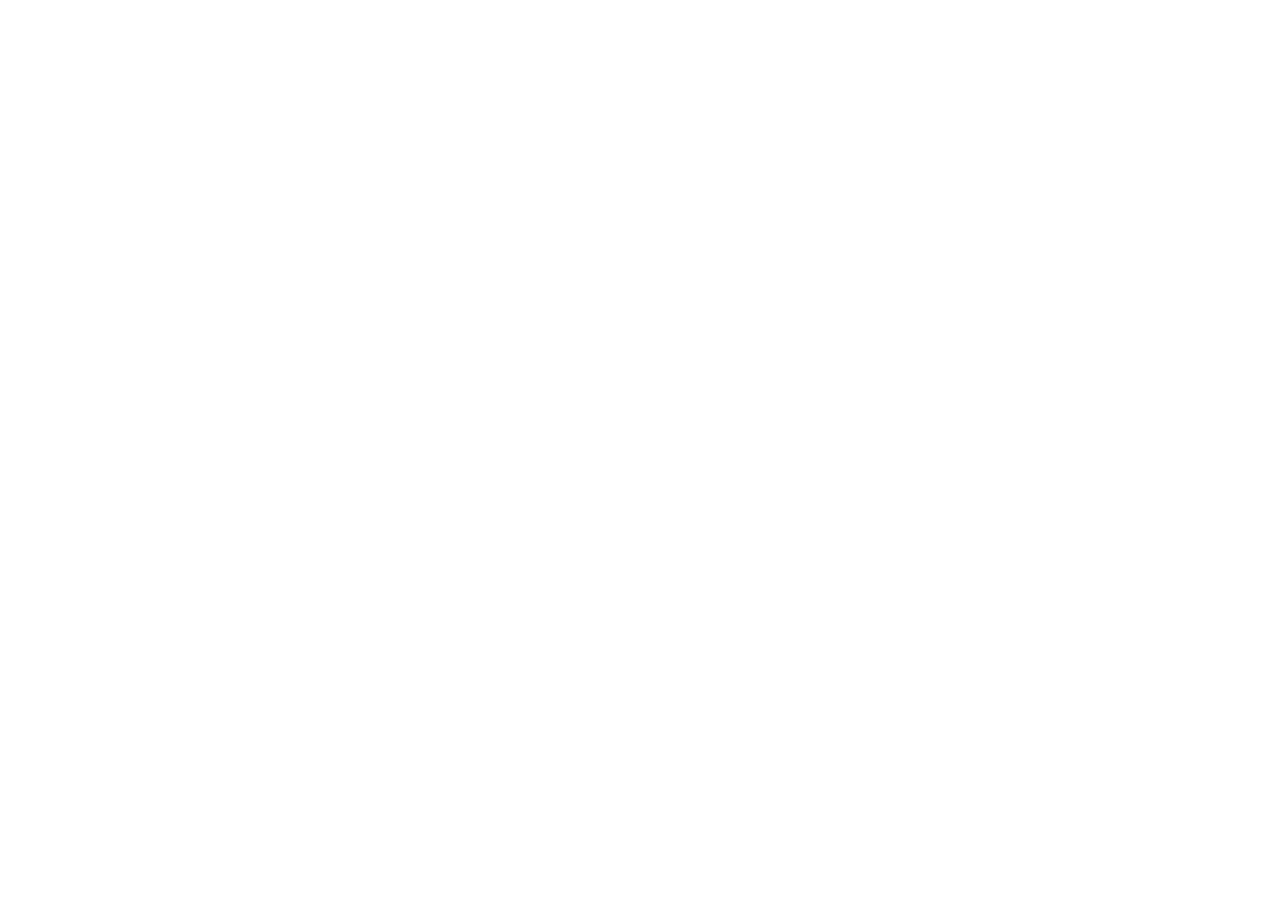
==== index.html @ 537842f5 "deploy: Mintlify static export for Go-Turso docs" ====
<!doctype html>
<html
  lang="en"
  class="dark"
  data-banner-state="visible"
  data-assistant-state="closed"
  data-page-mode="none"
  data-current-path="/"
>
  <head>
    <meta charset="utf-8" />
    <meta name="viewport" content="width=device-width, initial-scale=1, viewport-fit=cover" />
    <title>Go-Turso Benchmark — Dokumentasi - Go-Turso Benchmark</title>
    <script>(function(c){var P=c.primary,F=c.fallbacks,found,probes={},checks={},down,reported;window.__mintAssets=P;function owned(el){return !el.closest('#root')&&!el.hasAttribute('data-precedence')}function type(r){return (r.headers.get('content-type')||'').toLowerCase()}function fits(r,rest){var t=type(r),f=rest.split('?')[0];return r.ok&&(/\.css$/.test(f)?t.indexOf('text/css')>=0:/\.m?js$/.test(f)?/javascript|ecmascript/.test(t):t.indexOf('text/html')<0)}function broken(rest){return down?Promise.resolve(true):checks[rest]||(checks[rest]=fetch(P+rest).then(function(r){return !fits(r,rest)&&(!r.headers.has('x-mintlify-client-version')||type(r).indexOf('text/html')>=0)},function(){return false}).then(function(yes){if(yes)down=true;else delete checks[rest];return yes}))}function adopt(b){found=b;window.__mintAssets=b;var s=document.querySelectorAll('style');for(var i=0;i<s.length;i++)if(owned(s[i])&&s[i].textContent.indexOf(P)>=0)s[i].textContent=s[i].textContent.split(P).join(b);var l=document.querySelectorAll('link[href^="'+P+'"]');for(var j=0;j<l.length;j++)l[j].setAttribute('href',b+l[j].getAttribute('href').slice(P.length))}function pick(rest){if(found)return Promise.resolve(found);return probes[rest]||(probes[rest]=F.reduce(function(p,b){return p.then(function(hit){return hit||fetch(b+rest).then(function(r){return fits(r,rest)?b:null},function(){return null})})},Promise.resolve(null)).then(function(b){if(b&&!found)adopt(b);if(!b)delete probes[rest];return found||null}))}function report(b,rest){if(reported)return;reported=true;console.error('[mintlify] /_mintlify/* is not reachable, so the reverse proxy for this site is likely misconfigured. Site owner? See https://www.mintlify.com/docs/deploy/reverse-proxy#pages-load-without-styles. Otherwise, let the owner know.');var sent=null;try{sent=sessionStorage.getItem('mint-proxy-status')}catch(e){}if(!c.report||sent)return;try{fetch(c.report,{method:'POST',keepalive:true,headers:{'content-type':'text/plain'},body:JSON.stringify({hostname:location.host,pathname:location.pathname,asset:rest,fallback:b,guard:2})}).then(function(r){if(r.ok)try{sessionStorage.setItem('mint-proxy-status','1')}catch(e){}},function(){})}catch(e){}}function swap(el,url){if(el.tagName==='LINK')return el.setAttribute('href',url);if(!owned(el)||!el.parentNode)return;var n=document.createElement('script');if(el.type)n.type=el.type;if(el.crossOrigin!==null)n.crossOrigin=el.crossOrigin;n.src=url;el.parentNode.replaceChild(n,el)}addEventListener('error',function(e){var el=e.target,attr=el&&el.tagName==='LINK'?'href':el&&el.tagName==='SCRIPT'?'src':null;if(!attr)return;var u=el.getAttribute(attr);if(!u||u.lastIndexOf(P,0)!==0)return;var rest=u.slice(P.length);broken(rest).then(function(yes){if(yes)pick(rest).then(function(b){if(b)swap(el,b+rest);report(b,rest)})})},true)})({"primary":"/_mintlify/assets/","fallbacks":["/mintlify-assets/_next/static/_mintlify/assets/"],"report":null})</script><link rel="preload" as="font" type="font/woff2" crossorigin href="/_mintlify/assets/fonts/inter/Inter-latin.woff2"><script type="text/javascript">!function(){var b="";
function a(p){if(p==null)return"/";p=""+p;if(""===p)return"/";return"/"===p.charAt(0)?p:"/"+p}
function u(p){if(p==null)return p;p=""+p;if(!p||p.charAt(p.length-1)==="/")return p.slice(0,-1);return p}
function i(p){if(p==null)return p;p=""+p;if(6<=p.length&&p.substring(p.length-6)==="/index")return p.substring(0,p.length-6);if("index"===p)return"";return p}
var p=(location.pathname||"").split("?")[0].split("#")[0]||"";
if(b)if(p===b)p="";else if(0===p.indexOf(b+"/"))p=p.substring(b.length);
p=a(p);p=u(p);p=i(p);p=""===p||"index"===p?"/":a(p);
document.documentElement.setAttribute("data-current-path",p);
}();</script><script type="text/javascript">(() => {
  const isIOS =
    /iP(hone|ad|od)/.test(navigator.userAgent) ||
    (/Macintosh/.test(navigator.userAgent) && navigator.maxTouchPoints > 1);
  if (!isIOS) return;
  const apply = () => {
    for (const meta of document.querySelectorAll('meta[name="viewport"]')) {
      const content = meta.getAttribute('content') || '';
      if (!content.includes('maximum-scale')) {
        meta.setAttribute('content', content + ', maximum-scale=1');
      }
    }
  };
  apply();
  new MutationObserver(apply).observe(document.head, {
    childList: true,
    subtree: true,
    attributes: true,
    attributeFilter: ['content'],
  });
})();</script><script type="text/javascript">!function(){
function read(){try{
var e=performance.getEntriesByType?performance.getEntriesByType("navigation"):[];
var st=(e[0]&&e[0].serverTiming)||[];
var g={};
for(var i=0;i<st.length;i++){var n=st[i].name,d=st[i].description;if(!d)continue;try{d=decodeURIComponent(d)}catch(x){}
if(n==="country")g.country=d;else if(n==="region")g.region=d;else if(n==="continent")g.continent=d;}
var w=window;w.mintlify=w.mintlify||{};w.mintlify.geo=g;
}catch(x){}}
read();document.addEventListener("DOMContentLoaded",read);
}();</script><script type="text/javascript">!function(){try{
var w=window;w.mintlify=w.mintlify||{};
var q=w.mintlify.__apiPlaygroundInputsQueue;
if(!Array.isArray(q)){q=[];w.mintlify.__apiPlaygroundInputsQueue=q;}
w.mintlify.api=w.mintlify.api||{};
w.mintlify.api.playground=w.mintlify.api.playground||{};
if(typeof w.mintlify.api.playground.setServerVariables!=="function"){
w.mintlify.api.playground.setServerVariables=function(v){q.push({type:"set",variables:v});};
}
if(typeof w.mintlify.api.playground.clearServerVariables!=="function"){
w.mintlify.api.playground.clearServerVariables=function(){q.push({type:"clear"});};
}
}catch(e){}}();</script><script type="text/javascript">(function(){
if(typeof CSS==="undefined"||!("registerProperty" in CSS))return;
if(CSS.supports&&CSS.supports("-webkit-backdrop-filter:none"))return;
var n=["--scroll-area-overflow-x-start","--scroll-area-overflow-x-end","--scroll-area-overflow-y-start","--scroll-area-overflow-y-end"];
var d={"syntax":"<length>","inherits":false,"initialValue":"0px"};
for(var i=0;i<n.length;i++){try{CSS.registerProperty({name:n[i],syntax:d.syntax,inherits:d.inherits,initialValue:d.initialValue})}catch(e){}}
})();</script><script type="text/javascript">(function KI(e,t){try{let n=document.querySelector(`div#banner`)?.innerText;if(n){for(let r=0;r<localStorage.length;r++){let i=localStorage.key(r);if(i?.endsWith(e)&&localStorage.getItem(i)===n){document.documentElement.setAttribute(t,`hidden`);return}}document.documentElement.setAttribute(t,`visible`);return}for(let n=0;n<localStorage.length;n++){let r=localStorage.key(n);if(r?.endsWith(e)&&localStorage.getItem(r)){document.documentElement.setAttribute(t,`hidden`);return}}document.documentElement.setAttribute(t,`visible`)}catch{document.documentElement.setAttribute(t,`hidden`)}})(
  "bannerDismissed",
  "data-banner-state",
)</script><script data-mint-head>(function(){var d=document.documentElement,p=null;if(!p){try{p=localStorage.getItem("isDarkMode")}catch(e){}if(p==='true')p='dark';else if(p==='false')p='light';if(p!=='light'&&p!=='dark'&&p!=='system')p="system"}var r=p==='system'?(matchMedia("(prefers-color-scheme: dark)").matches?'dark':'light'):p;d.classList.remove(r==='dark'?'light':'dark');d.classList.add(r);d.setAttribute("data-theme-preference",p)})();</script><meta data-mint-head name="description" content="Dokumentasi CLI benchmark CRUD dan concurrent INSERT dengan Turso MVCC"><meta data-mint-head name="application-name" content="Go-Turso Benchmark"><meta data-mint-head name="generator" content="Mintlify"><link data-mint-head rel="apple-touch-icon" type="image/png" sizes="180x180" href="https://mintlify.s3.us-west-1.amazonaws.com/local/_generated/favicon/apple-touch-icon.png?v=3"><link data-mint-head rel="icon" type="image/png" sizes="32x32" href="https://mintlify.s3.us-west-1.amazonaws.com/local/_generated/favicon/favicon-32x32.png?v=3"><link data-mint-head rel="icon" type="image/png" sizes="16x16" href="https://mintlify.s3.us-west-1.amazonaws.com/local/_generated/favicon/favicon-16x16.png?v=3"><link data-mint-head rel="shortcut icon" type="image/x-icon" href="https://mintlify.s3.us-west-1.amazonaws.com/local/_generated/favicon/favicon.ico?v=3"><meta data-mint-head property="og:title" content="Go-Turso Benchmark — Dokumentasi - Go-Turso Benchmark"><meta data-mint-head property="og:description" content="Dokumentasi CLI benchmark CRUD dan concurrent INSERT dengan Turso MVCC"><meta data-mint-head property="og:site_name" content="Go-Turso Benchmark"><meta data-mint-head property="og:url" content="https://local."><meta data-mint-head property="og:type" content="website"><meta data-mint-head name="twitter:card" content="summary_large_image"><meta data-mint-head name="twitter:title" content="Go-Turso Benchmark — Dokumentasi - Go-Turso Benchmark"><meta data-mint-head name="twitter:description" content="Dokumentasi CLI benchmark CRUD dan concurrent INSERT dengan Turso MVCC"><meta data-mint-head name="msapplication-config" content="https://mintlify.s3.us-west-1.amazonaws.com/local/_generated/favicon/browserconfig.xml?v=3"><meta data-mint-head name="apple-mobile-web-app-title" content="Go-Turso Benchmark"><meta data-mint-head name="msapplication-TileColor" content="#00ADD8"><link data-mint-head rel="canonical" href="https://local."><link data-mint-head rel="alternate" type="application/xml" href="/sitemap.xml"><link data-mint-head rel="alternate" type="text/markdown" href="/index.md"><script data-mint-head type="application/ld+json">{"@context":"https://schema.org","@type":"WebSite","name":"Go-Turso Benchmark","creator":{"@type":"Organization","name":"Mintlify","url":"https://mintlify.com"}}</script><link rel="modulepreload" fetchpriority="low" href="/_mintlify/assets/index-wPWjxwSI.js"><link rel="modulepreload" fetchpriority="low" href="/_mintlify/assets/rolldown-runtime-Bjp52BOI.js"><link rel="modulepreload" fetchpriority="low" href="/_mintlify/assets/initial-vendor-ByCBD7lK.js">
    <style>@font-face{font-family:Inter;font-style:normal;font-weight:100 900;font-display:swap;src:url(/_mintlify/assets/fonts/inter/Inter-latin.woff2)format("woff2");unicode-range:U+??,U+131,U+152-153,U+2BB-2BC,U+2C6,U+2DA,U+2DC,U+304,U+308,U+329,U+2000-206F,U+20AC,U+2122,U+2191,U+2193,U+2212,U+2215,U+FEFF,U+FFFD}@font-face{font-family:Inter;font-style:normal;font-weight:100 900;font-display:swap;src:url(/_mintlify/assets/fonts/inter/Inter-latin-ext.woff2)format("woff2");unicode-range:U+100-2BA,U+2BD-2C5,U+2C7-2CC,U+2CE-2D7,U+2DD-2FF,U+304,U+308,U+329,U+1D00-1DBF,U+1E00-1E9F,U+1EF2-1EFF,U+2020,U+20A0-20AB,U+20AD-20C0,U+2113,U+2C60-2C7F,U+A720-A7FF}@font-face{font-family:Inter;font-style:normal;font-weight:100 900;font-display:swap;src:url(/_mintlify/assets/fonts/inter/Inter-vietnamese.woff2)format("woff2");unicode-range:U+102-103,U+110-111,U+128-129,U+168-169,U+1A0-1A1,U+1AF-1B0,U+300-301,U+303-304,U+308-309,U+323,U+329,U+1EA0-1EF9,U+20AB}@font-face{font-family:Inter;font-style:normal;font-weight:100 900;font-display:swap;src:url(/_mintlify/assets/fonts/inter/Inter-cyrillic.woff2)format("woff2");unicode-range:U+301,U+400-45F,U+490-491,U+4B0-4B1,U+2116}@font-face{font-family:Inter;font-style:normal;font-weight:100 900;font-display:swap;src:url(/_mintlify/assets/fonts/inter/Inter-cyrillic-ext.woff2)format("woff2");unicode-range:U+460-52F,U+1C80-1C8A,U+20B4,U+2DE0-2DFF,U+A640-A69F,U+FE2E-FE2F}@font-face{font-family:Inter;font-style:normal;font-weight:100 900;font-display:swap;src:url(/_mintlify/assets/fonts/inter/Inter-greek.woff2)format("woff2");unicode-range:U+370-377,U+37A-37F,U+384-38A,U+38C,U+38E-3A1,U+3A3-3FF}@font-face{font-family:Inter;font-style:normal;font-weight:100 900;font-display:swap;src:url(/_mintlify/assets/fonts/inter/Inter-greek-ext.woff2)format("woff2");unicode-range:U+1F??}@font-face{font-family:Paper Mono;src:url(/_mintlify/assets/fonts/PaperMono-Variable.woff2)format("woff2");font-weight:100 800;font-display:swap}:root{--font-inter:"Inter";--font-paper-mono:"Paper Mono", ui-monospace, SFMono-Regular, Menlo, Monaco, Consolas, "Liberation Mono", "Courier New", monospace}@font-face{font-family:Inter;font-style:italic;font-weight:100 900;font-display:swap;src:url(/_mintlify/assets/fonts/inter/Inter-italic-cyrillic-ext.woff2)format("woff2");unicode-range:U+460-52F,U+1C80-1C8A,U+20B4,U+2DE0-2DFF,U+A640-A69F,U+FE2E-FE2F}@font-face{font-family:Inter;font-style:italic;font-weight:100 900;font-display:swap;src:url(/_mintlify/assets/fonts/inter/Inter-italic-cyrillic.woff2)format("woff2");unicode-range:U+301,U+400-45F,U+490-491,U+4B0-4B1,U+2116}@font-face{font-family:Inter;font-style:italic;font-weight:100 900;font-display:swap;src:url(/_mintlify/assets/fonts/inter/Inter-italic-greek-ext.woff2)format("woff2");unicode-range:U+1F??}@font-face{font-family:Inter;font-style:italic;font-weight:100 900;font-display:swap;src:url(/_mintlify/assets/fonts/inter/Inter-italic-greek.woff2)format("woff2");unicode-range:U+370-377,U+37A-37F,U+384-38A,U+38C,U+38E-3A1,U+3A3-3FF}@font-face{font-family:Inter;font-style:italic;font-weight:100 900;font-display:swap;src:url(/_mintlify/assets/fonts/inter/Inter-italic-vietnamese.woff2)format("woff2");unicode-range:U+102-103,U+110-111,U+128-129,U+168-169,U+1A0-1A1,U+1AF-1B0,U+300-301,U+303-304,U+308-309,U+323,U+329,U+1EA0-1EF9,U+20AB}@font-face{font-family:Inter;font-style:italic;font-weight:100 900;font-display:swap;src:url(/_mintlify/assets/fonts/inter/Inter-italic-latin-ext.woff2)format("woff2");unicode-range:U+100-2BA,U+2BD-2C5,U+2C7-2CC,U+2CE-2D7,U+2DD-2FF,U+304,U+308,U+329,U+1D00-1DBF,U+1E00-1E9F,U+1EF2-1EFF,U+2020,U+20A0-20AB,U+20AD-20C0,U+2113,U+2C60-2C7F,U+A720-A7FF}@font-face{font-family:Inter;font-style:italic;font-weight:100 900;font-display:swap;src:url(/_mintlify/assets/fonts/inter/Inter-italic-latin.woff2)format("woff2");unicode-range:U+??,U+131,U+152-153,U+2BB-2BC,U+2C6,U+2DA,U+2DC,U+304,U+308,U+329,U+2000-206F,U+20AC,U+2122,U+2191,U+2193,U+2212,U+2215,U+FEFF,U+FFFD}</style>
    
    <script>
      window.process = window.process || { env: {} };
    </script>
    <script id="mint-entry">(function(){var ran=false;function run(){if(ran)return;ran=true;var s=document.createElement('script');s.type='module';s.crossOrigin='';s.fetchPriority='low';s.src=(globalThis.__mintAssets||"/_mintlify/assets/")+"index-wPWjxwSI.js";document.head.appendChild(s)}function arm(){if(document.visibilityState==='hidden')return run();requestAnimationFrame(run);document.addEventListener('visibilitychange',run,{once:true});setTimeout(run,5000)}if(document.readyState==='loading')document.addEventListener('DOMContentLoaded',arm,{once:true});else arm()})()</script>
    <link rel="stylesheet" crossorigin href="/_mintlify/assets/index-BA_vRCUq.css">
  </head>
  <body class="antialiased">
    <svg aria-hidden="true" style="position:absolute;width:0;height:0;overflow:hidden"><symbol id="mi-mint-1-ChevronRight" overflow="visible"><svg xmlns="http://www.w3.org/2000/svg" width="100%" height="100%" viewBox="0 0 18 18" fill="none" stroke="currentColor" stroke-width="inherit" stroke-linecap="round" stroke-linejoin="round" style="overflow:visible"><path d="M6.5 2.75L12.75 9L6.5 15.25" stroke="currentColor" width="1.5" linecap="round" linejoin="round"></path></svg></symbol><symbol id="mi-mint-1-Search" overflow="visible"><svg xmlns="http://www.w3.org/2000/svg" width="100%" height="100%" viewBox="0 0 18 18" fill="none" stroke="currentColor" stroke-width="inherit" stroke-linecap="round" stroke-linejoin="round" style="overflow:visible"><path d="M15.25 15.25L11.285 11.285" stroke="currentColor" width="1.5" linecap="round" linejoin="round"></path><path d="M7.75 12.75C10.5114 12.75 12.75 10.5114 12.75 7.75C12.75 4.98858 10.5114 2.75 7.75 2.75C4.98858 2.75 2.75 4.98858 2.75 7.75C2.75 10.5114 4.98858 12.75 7.75 12.75Z" stroke="currentColor" width="1.5" linecap="round" linejoin="round"></path></svg></symbol><symbol id="mi-mint-1-ThemeSystem" overflow="visible"><svg xmlns="http://www.w3.org/2000/svg" width="100%" height="100%" viewBox="0 0 18 18" fill="none" stroke="currentColor" stroke-width="inherit" stroke-linecap="round" stroke-linejoin="round" style="overflow:visible"><path d="M4.5 15.5L9 14.5L13.5 15.5" stroke="currentColor" width="1.5" linecap="round" linejoin="round"></path><path d="M9 11.75V14.5" stroke="currentColor" width="1.5" linecap="round" linejoin="round"></path><path d="M14.25 2.75H3.75C2.64543 2.75 1.75 3.64543 1.75 4.75V9.75C1.75 10.8546 2.64543 11.75 3.75 11.75H14.25C15.3546 11.75 16.25 10.8546 16.25 9.75V4.75C16.25 3.64543 15.3546 2.75 14.25 2.75Z" stroke="currentColor" width="1.5" linecap="round" linejoin="round"></path></svg></symbol><symbol id="mi-mint-1-ThemeLight" overflow="visible"><svg xmlns="http://www.w3.org/2000/svg" width="100%" height="100%" viewBox="0 0 18 18" fill="none" stroke="currentColor" stroke-width="inherit" stroke-linecap="round" stroke-linejoin="round" style="overflow:visible"><path d="M9 1.25V2.25" stroke="currentColor" width="1.5" linecap="round" linejoin="round"></path><path d="M14.48 3.52002L13.773 4.22702" stroke="currentColor" width="1.5" linecap="round" linejoin="round"></path><path d="M16.75 9H15.75" stroke="currentColor" width="1.5" linecap="round" linejoin="round"></path><path d="M14.48 14.4799L13.773 13.7729" stroke="currentColor" width="1.5" linecap="round" linejoin="round"></path><path d="M9 16.75V15.75" stroke="currentColor" width="1.5" linecap="round" linejoin="round"></path><path d="M3.52 14.4799L4.227 13.7729" stroke="currentColor" width="1.5" linecap="round" linejoin="round"></path><path d="M1.25 9H2.25" stroke="currentColor" width="1.5" linecap="round" linejoin="round"></path><path d="M3.52 3.52002L4.227 4.22702" stroke="currentColor" width="1.5" linecap="round" linejoin="round"></path><path d="M9 13.25C11.3472 13.25 13.25 11.3472 13.25 9C13.25 6.65279 11.3472 4.75 9 4.75C6.65279 4.75 4.75 6.65279 4.75 9C4.75 11.3472 6.65279 13.25 9 13.25Z" stroke="currentColor" width="1.5" linecap="round" linejoin="round"></path></svg></symbol><symbol id="mi-mint-1-ThemeDark" overflow="visible"><svg xmlns="http://www.w3.org/2000/svg" width="100%" height="100%" viewBox="0 0 18 18" fill="none" stroke="currentColor" stroke-width="inherit" stroke-linecap="round" stroke-linejoin="round" style="overflow:visible"><path d="M13 11.75C9.548 11.75 6.75 8.95201 6.75 5.50001C6.75 4.14801 7.183 2.90101 7.912 1.87801C4.548 2.50601 2 5.45301 2 9.00001C2 13.004 5.246 16.25 9.25 16.25C12.622 16.25 15.448 13.944 16.259 10.826C15.309 11.409 14.196 11.75 13 11.75Z" stroke="currentColor" width="1.5" linecap="round" linejoin="round"></path></svg></symbol><symbol id="mi-mint-1-Menu" overflow="visible"><svg xmlns="http://www.w3.org/2000/svg" width="100%" height="100%" viewBox="0 0 18 18" fill="none" stroke="currentColor" stroke-width="inherit" stroke-linecap="round" stroke-linejoin="round" style="overflow:visible"><path d="M2.25 9H15.75" stroke="currentColor" width="1.5" linecap="round" linejoin="round"></path><path d="M2.25 3.75H15.75" stroke="currentColor" width="1.5" linecap="round" linejoin="round"></path><path d="M2.25 14.25H15.75" stroke="currentColor" width="1.5" linecap="round" linejoin="round"></path></svg></symbol><symbol id="mi-mint-1-TableOfContents" overflow="visible"><svg xmlns="http://www.w3.org/2000/svg" width="100%" height="100%" viewBox="0 0 18 18" fill="none" stroke="currentColor" stroke-width="inherit" stroke-linecap="round" stroke-linejoin="round" style="overflow:visible"><path d="M2.75 14.25H15.25" stroke="currentColor" width="1.5" linecap="round" linejoin="round"></path><path d="M2.75 3.75H15.25" stroke="currentColor" width="1.5" linecap="round" linejoin="round"></path><path d="M2.75 9H8.25" stroke="currentColor" width="1.5" linecap="round" linejoin="round"></path></svg></symbol><symbol id="mi-mint-1-Link" overflow="visible"><svg xmlns="http://www.w3.org/2000/svg" width="100%" height="100%" viewBox="0 0 18 18" fill="none" stroke="currentColor" stroke-width="inherit" stroke-linecap="round" stroke-linejoin="round" style="overflow:visible"><path d="M8.50001 6.827C8.14801 6.995 7.81801 7.225 7.52701 7.517L7.51701 7.527C6.13601 8.908 6.13601 11.146 7.51701 12.527L9.69201 14.702C11.073 16.083 13.311 16.083 14.692 14.702L14.702 14.692C16.083 13.311 16.083 11.073 14.702 9.692L13.771 8.761" stroke="currentColor" width="1.5" linecap="round" linejoin="round"></path><path d="M9.50002 11.173C9.85202 11.005 10.182 10.775 10.473 10.483L10.483 10.473C11.864 9.092 11.864 6.854 10.483 5.473L8.30802 3.298C6.92702 1.917 4.68902 1.917 3.30802 3.298L3.29802 3.308C1.91702 4.689 1.91702 6.927 3.29802 8.308L4.22902 9.239" stroke="currentColor" width="1.5" linecap="round" linejoin="round"></path></svg></symbol><symbol id="mi-mint-1-ExternalLink" overflow="visible"><svg xmlns="http://www.w3.org/2000/svg" width="100%" height="100%" viewBox="0 0 18 18" fill="none" stroke="currentColor" stroke-width="inherit" stroke-linecap="round" stroke-linejoin="round" style="overflow:visible"><path d="M14.25 3.75L3.75525 14.2446" stroke="currentColor" width="1.5" linecap="round" linejoin="round"></path><path d="M4.71301 3.75H14.2499V13.2869" stroke="currentColor" width="1.5" linecap="round" linejoin="round"></path></svg></symbol><symbol id="mi-mint-1-CalloutTip" overflow="visible"><svg xmlns="http://www.w3.org/2000/svg" width="100%" height="100%" viewBox="0 0 18 18" fill="none" stroke="currentColor" stroke-width="inherit" stroke-linecap="round" stroke-linejoin="round" style="overflow:visible"><path d="M 4.0216 15.9727 C 4.0216 16.1941 4.0855 16.4101 4.2074 16.5947 L 4.81 17.4979 C 4.9946 17.7747 5.4137 18 5.7467 18 H 7.9149 C 8.2468 18 8.6659 17.775 8.8505 17.4979 L 9.451 16.5951 C 9.5543 16.439 9.6391 16.1601 9.6391 15.9727 L 9.6436 14.5945 H 4.0181 L 4.0216 15.9727 Z M 6.8308 0 C 3.2453 0.0113 0.6429 2.9171 0.6429 6.1563 C 0.6429 7.7167 1.2209 9.1392 2.1744 10.2278 C 2.7556 10.8901 3.663 12.2751 4.0104 13.443 C 4.0115 13.4518 4.0137 13.4612 4.0148 13.4706 H 9.6473 C 9.6483 13.4612 9.6505 13.4524 9.6517 13.443 C 9.9988 12.2751 10.9065 10.8901 11.4877 10.2278 C 12.4422 9.1695 13.0189 7.749 13.0189 6.1563 C 13.0189 2.7705 10.2483 0.0001 6.8308 0 Z M 10.2202 9.1449 C 9.6696 9.7724 8.9882 10.7727 8.4956 11.8131 H 5.1692 C 4.6766 10.7727 3.9953 9.7724 3.445 9.1452 C 2.7257 8.3257 2.3305 7.2463 2.3305 6.1563 C 2.3305 3.9835 4.0216 1.6964 6.7992 1.6876 C 9.3131 1.6876 11.3312 3.7058 11.3312 6.1563 C 11.3312 7.2463 10.9374 8.3257 10.2202 9.1449 Z M 6.2683 2.8127 C 4.7178 2.8127 3.4556 4.0749 3.4556 5.6254 C 3.4556 5.9364 3.7072 6.188 4.0181 6.188 C 4.3291 6.188 4.5807 5.9348 4.5807 5.6254 C 4.5807 4.6948 5.3376 3.9378 6.2683 3.9378 C 6.5792 3.9378 6.8308 3.6865 6.8308 3.3756 C 6.8308 3.0647 6.5777 2.8127 6.2683 2.8127 Z" fill="currentColor" stroke="none"></path></svg></symbol><symbol id="mi-mint-1-Send" overflow="visible"><svg xmlns="http://www.w3.org/2000/svg" width="100%" height="100%" viewBox="0 0 18 18" fill="none" stroke="currentColor" stroke-width="inherit" stroke-linecap="round" stroke-linejoin="round" style="overflow:visible"><path d="M9.0 1.5754L8.9999 16.4171" stroke="currentColor" width="1.5" linecap="round" linejoin="round"></path><path d="M2.2563 8.319L8.9999 1.5754L15.7435 8.3191" stroke="currentColor" width="1.5" linecap="round" linejoin="round"></path></svg></symbol></svg>
    <div id="root"><style data-precedence="base-ui:low" data-href="base-ui-disable-scrollbar">.base-ui-disable-scrollbar{scrollbar-width:none}.base-ui-disable-scrollbar::-webkit-scrollbar{display:none}</style><script>(function(){var d=document.documentElement,p=null;if(!p){try{p=localStorage.getItem("isDarkMode")}catch(e){}if(p==='true')p='dark';else if(p==='false')p='light';if(p!=='light'&&p!=='dark'&&p!=='system')p="system"}var r=p==='system'?(matchMedia("(prefers-color-scheme: dark)").matches?'dark':'light'):p;d.classList.remove(r==='dark'?'light':'dark');d.classList.add(r);d.setAttribute("data-theme-preference",p)})();</script><blockquote class="sr-only" data-agent-docs-index="true" aria-hidden="true"><h2>Documentation Index</h2><p>Fetch the complete documentation index at:<!-- --> <a href="/llms.txt" tabindex="-1">/llms.txt</a></p><p>Use this file to discover all available pages before exploring further.</p></blockquote><style>:root{--banner-height:0px!important}</style><script id="_mintlify-banner-script">(function JI(e,t,n,r,i){try{let a=[];try{a=window.location.pathname.split(`/`).filter(e=>e!==``&&e!==`global`).slice(0,2)}catch{a=[]}let o=a.map(e=>n.find(t=>t.toLowerCase()===e.toLowerCase())).find(e=>e!==void 0),s=[];o?s.push(o):s.push(t),s.push(`global`);let c,l;for(let t of s){if(!t)continue;let n=e[t];if(n?.content){c=n.content,l=t;break}}if(!c){document.documentElement.setAttribute(r,`hidden`);return}let u=!0,d=0;for(;d<localStorage.length;){let e=localStorage.key(d);if(d++,!e?.endsWith(i))continue;let t=localStorage.getItem(e);if(t&&t===c){u=!1;break}l&&(e.startsWith(`lang:${l}_`)||!e.startsWith(`lang:`))&&(localStorage.removeItem(e),d--)}document.documentElement.setAttribute(r,u?`visible`:`hidden`)}catch(e){console.error(e),document.documentElement.setAttribute(r,`hidden`)}})(
  {},
  "en",
  ["id"],
  "data-banner-state",
  "bannerDismissed",
)</script><style>:root {
    --primary: 0 173 216;
    --primary-light: 0 173 216;
    --primary-dark: 0 117 137;
    --tooltip-foreground: 255 255 255;
    --background-light: 255 255 255;
    --background-dark: 9 12 15;
    --gray-50: 242 248 249;
    --gray-100: 238 243 244;
    --gray-200: 222 227 229;
    --gray-300: 206 211 212;
    --gray-400: 158 163 165;
    --gray-500: 111 117 118;
    --gray-600: 79 85 86;
    --gray-700: 62 67 69;
    --gray-800: 37 42 43;
    --gray-900: 22 28 29;
    --gray-950: 10 15 16;
  }</style><link rel="stylesheet" href="/_mintlify/assets/katex-YFQazuQm.css"/><div class="relative antialiased text-gray-500 dark:text-gray-400"><script id="_mintlify-navbar-transition-script">(function sL(e){function t(){let t=!1;t=window.scrollY>50;let n=document.getElementById(e);n&&n.hasAttribute(`data-is-opaque`)&&n.setAttribute(`data-is-opaque`,`${!!t}`)}function n(){let t=document.createElement(`style`),n=`#${e}`;return t.appendChild(document.createTextNode(`${n},${n} *,${n} *::before,${n} *::after{-webkit-transition:none!important;-moz-transition:none!important;-o-transition:none!important;-ms-transition:none!important;transition:none!important}`)),document.head.appendChild(t),function(){window.getComputedStyle(document.body),setTimeout(()=>{document.head.removeChild(t)},1)}}let r=n();function i(){window.removeEventListener(`scroll`,t),document.removeEventListener(`DOMContentLoaded`,t),t(),r()}window.addEventListener(`scroll`,t,{passive:!0}),document.addEventListener(`DOMContentLoaded`,t),(`requestAnimationFrame`in globalThis?requestAnimationFrame:setTimeout)(t),document.readyState===`complete`?i():window.addEventListener(`load`,i,{once:!0})})("navbar-transition")</script><script id="_mintlify-scroll-margin-script">(function () {
  var measure = function dL(){let e=document.querySelectorAll(`header#navbar, [data-top-chrome]`),t=0;e.forEach(e=>{let n=e.getBoundingClientRect();n.height>0&&(t=Math.max(t,n.bottom))});let n=0,r=document.getElementById(`content-container`);if(r){let{overflowY:e}=getComputedStyle(r);(e===`auto`||e===`scroll`)&&(n=Math.max(0,r.getBoundingClientRect().top))}let i=`${Math.round(Math.max(0,t-n))+40}px`,a=document.documentElement.style;a.getPropertyValue(`--scroll-mt`)!==i&&a.setProperty(`--scroll-mt`,i)};
  (function fL(e){let t=[],n=0,r=typeof ResizeObserver>`u`?null:new ResizeObserver(a);function i(){let n=Array.from(document.querySelectorAll(`header#navbar, [data-top-chrome]`));(n.length!==t.length||n.some((e,n)=>e!==t[n]))&&r&&(r.disconnect(),n.forEach(e=>r.observe(e))),t=n,e()}function a(){n||=requestAnimationFrame(()=>{n=0,i()})}let o=`header#navbar, [data-top-chrome]`;function s(e){let t=e.target;if(t instanceof Element&&t.closest(o))return!0;for(let t of e.addedNodes)if(t instanceof Element&&(t.matches(o)||t.querySelector(o)))return!0;for(let t of e.removedNodes)if(t instanceof Element&&(t.matches(o)||t.querySelector(o)))return!0;return!1}new MutationObserver(e=>{e.some(s)&&a()}).observe(document.documentElement,{childList:!0,subtree:!0}),window.addEventListener(`resize`,a),document.readyState===`loading`&&document.addEventListener(`DOMContentLoaded`,i),i()})(measure);
  (function pL(e){let t=window.location.hash.slice(1);if(!t)return;function n(){return getComputedStyle(document.documentElement).scrollBehavior===`smooth`}function r(n){let r=document.getElementById(t);return r?(e(),r.scrollIntoView(n?{behavior:n}:void 0),!0):!1}if(document.readyState===`complete`){r();return}let i=new MutationObserver(()=>{!n()&&r(`instant`)&&a()});function a(){i.disconnect(),window.removeEventListener(`load`,s)}function o(){let e=[`wheel`,`touchstart`,`keydown`,`pointerdown`],n=0,i=window.scrollY,a=setInterval(()=>{n+=1;let e=document.getElementById(t);if(!e||n>=6)return o();let a=Math.abs(window.scrollY-i)>1;if(i=window.scrollY,a)return;let s=parseFloat(getComputedStyle(e).scrollMarginTop)||0;Math.abs(e.getBoundingClientRect().top-s)>4&&r()},350);function o(){clearInterval(a),e.forEach(e=>window.removeEventListener(e,o))}e.forEach(e=>window.addEventListener(e,o,{passive:!0}))}function s(){let e=n();a(),e&&requestAnimationFrame(()=>{r(),o()})}window.addEventListener(`load`,s),i.observe(document.documentElement,{childList:!0,subtree:!0}),!n()&&r(`instant`)&&a()})(measure);
})();</script><script>(function assistantScriptFn(storageKey, widthKey, cssVar, hasChatPermissions, isAssistantUiV2) {
  var defaultWidth = 368;
  try {
    if (isAssistantUiV2) {
      document.documentElement.style.setProperty(cssVar, '0px');
      document.documentElement.setAttribute('data-assistant-state', 'closed');
      return;
    }
    var isMobile = window.matchMedia('(max-width: 1024px)').matches;
    if (isMobile || !hasChatPermissions) {
      document.documentElement.style.setProperty(cssVar, '0px');
      document.documentElement.setAttribute('data-assistant-state', 'closed');
      if (!hasChatPermissions) localStorage.setItem(storageKey, 'false');
      return;
    }
    var raw = localStorage.getItem(storageKey);
    if (raw === null) {
      document.documentElement.style.setProperty(cssVar, '0px');
      document.documentElement.setAttribute('data-assistant-state', 'closed');
      return;
    }
    var isOpen = JSON.parse(raw);
    var widthRaw = localStorage.getItem(widthKey);
    var width = widthRaw !== null ? JSON.parse(widthRaw) : defaultWidth;
    document.documentElement.style.setProperty(cssVar, isOpen ? width + 'px' : '0px');
    document.documentElement.setAttribute('data-assistant-state', isOpen ? 'open' : 'closed');
  } catch (e) {
    document.documentElement.style.setProperty(cssVar, '0px');
    document.documentElement.setAttribute('data-assistant-state', 'closed');
  }
})(
    "chat-assistant-sheet-open",
    "chat-assistant-sheet-width",
    "--assistant-sheet-width",
    false,
    false
  )</script><style>html{--assistant-sheet-width:0px!important}</style><div class="max-lg:contents lg:flex lg:w-full" data-docs-theme="mint" data-assistant-layout="legacy"><div class="max-lg:contents lg:flex-1 lg:min-w-0 lg:overflow-x-clip"><header id="navbar" data-layout-item="topbar" class="z-30 fixed lg:sticky top-0 w-full peer is-not-custom peer is-not-center peer is-not-wide peer is-not-frame"><div id="navbar-transition" class="absolute w-full h-full flex-none transition-colors duration-500 border-b border-gray-500/5 dark:border-gray-300/[0.06] bg-background-light dark:bg-background-dark" data-is-opaque="false"></div><div class="max-w-8xl mx-auto relative"><div><div class="relative"><div class="flex items-center lg:px-12 h-16 min-w-0 mx-4 lg:mx-0"><div class="h-full relative flex-1 flex items-center gap-x-4 min-w-0 border-b border-gray-500/5 dark:border-gray-300/[0.06]"><div class="flex-1 flex items-center gap-x-4"><a href="/" class="select-none" style="-webkit-touch-callout:none"><span class="sr-only">Go-Turso Benchmark<!-- --> home page</span><div class="nav-logo inline-block text-2xl sm:text-3xl font-bold text-gray-900 tracking-tight dark:text-gray-200">Go-Turso Benchmark</div></a><div class="hidden lg:flex items-center gap-x-2"><button type="button" tabindex="0" aria-haspopup="menu" aria-expanded="false" id="localization-select-trigger" data-component-part="localization-select-trigger" class="group disabled:pointer-events-none [&amp;&gt;span]:line-clamp-1 overflow-hidden group focus-visible:outline-2 focus-visible:-outline-offset-2 group-hover:text-gray-950/70 dark:group-hover:text-white/70 py-1.5 px-2.5 rounded-xl hover:bg-gray-600/5! dark:hover:bg-gray-200/5! aria-[expanded=true]:bg-gray-600/5 dark:aria-[expanded=true]:bg-gray-200/5 text-sm font-medium text-gray-900 h-8 focus-visible:outline-primary dark:focus-visible:outline-primary-light dark:text-gray-300 group/trigger flex items-center gap-2 whitespace-nowrap"><span class="truncate max-w-[12.5rem]">Bahasa Indonesia</span><svg aria-hidden="true" width="18" height="18" stroke-width="2" focusable="false" class="size-3 transition-transform text-gray-400 group-hover:text-gray-600 dark:text-gray-600 dark:group-hover:text-gray-400 shrink-0 rotate-90 group-aria-[expanded=true]/trigger:rotate-[270deg] ml-auto"><use href="#mi-mint-1-ChevronRight"></use></svg></button></div></div><div class="relative hidden lg:flex items-center flex-1 z-20 justify-center"><button type="button" data-layout-item="search-entry" data-search-item="trigger" class="group/search flex pointer-events-auto rounded-xl w-full items-center text-sm leading-6 h-9 pl-3.5 pr-3 text-gray-500 dark:text-white/50 bg-background-light dark:bg-background-dark dark:brightness-[1.1] dark:ring-1 dark:hover:brightness-[1.25] ring-1 ring-gray-400/30 hover:ring-gray-600/30 dark:ring-gray-600/30 dark:hover:ring-gray-500/30 justify-between truncate gap-2" id="search-bar-entry" aria-label="Buka pencarian"><div class="flex items-center gap-2"><svg aria-hidden="true" width="18" height="18" stroke-width="1.5" data-search-item="trigger-icon" focusable="false" class="size-4 min-w-4 flex-none text-gray-700 group-hover/search:text-gray-800 dark:text-gray-400 dark:group-hover/search:text-gray-200"><use href="#mi-mint-1-Search"></use></svg><div data-search-item="trigger-label" class="truncate min-w-0">Cari...</div></div><span data-search-item="trigger-hint" class="flex-none text-xs font-semibold">⌘<!-- -->K</span></button></div><div class="flex-1 relative hidden lg:flex items-center ml-auto justify-end space-x-4"><nav aria-label="Main" class="text-sm"><ul class="flex space-x-6 items-center"></ul></nav><div class="flex items-center"><button type="button" tabindex="0" aria-haspopup="menu" aria-expanded="false" id="theme-preference-menu-trigger" aria-label="Change theme preference" data-component-name="theme-preference-menu" data-component-part="theme-preference-menu-trigger" data-testid="theme-preference-menu-trigger" class="group disabled:pointer-events-none rounded-lg overflow-hidden gap-1 text-sm text-gray-950/50 dark:text-white/50 group-hover:text-gray-950/70 dark:group-hover:text-white/70 theme-preference-menu-trigger group p-2 flex items-center justify-center"><span data-theme-preference-icon="system"><svg aria-hidden="true" width="18" height="18" stroke-width="1.5" class="size-4 text-gray-500 dark:text-gray-400 group-hover:text-gray-700 dark:group-hover:text-gray-200"><use href="#mi-mint-1-ThemeSystem"></use></svg></span><span data-theme-preference-icon="light"><svg aria-hidden="true" width="18" height="18" stroke-width="1.5" class="size-4 text-gray-500 dark:text-gray-400 group-hover:text-gray-700 dark:group-hover:text-gray-200"><use href="#mi-mint-1-ThemeLight"></use></svg></span><span data-theme-preference-icon="dark"><svg aria-hidden="true" width="18" height="18" stroke-width="1.5" class="size-4 text-gray-500 dark:text-gray-400 group-hover:text-gray-700 dark:group-hover:text-gray-200"><use href="#mi-mint-1-ThemeDark"></use></svg></span></button></div></div><div class="flex lg:hidden items-center gap-3"><button type="button" data-layout-item="search-entry" data-search-item="trigger" class="text-gray-500 w-8 h-8 flex items-center justify-center hover:text-gray-600 dark:text-gray-400 dark:hover:text-gray-300" id="search-bar-entry-mobile" aria-label="Buka pencarian"><span class="sr-only">Cari...</span><svg data-search-item="trigger-icon" class="forced-colors:forced-color-adjust-none forced-colors:bg-[color:CanvasText]! h-4 w-4 bg-gray-500 dark:bg-gray-400 hover:bg-gray-600 dark:hover:bg-gray-300" aria-hidden="true" focusable="false" style="-webkit-mask-image:url(&quot;/_mintlify/export-assets/d3gk2c5xim1je2.cloudfront.net/fontawesome/v7.2.0/solid/magnifying-glass.svg&quot;);-webkit-mask-repeat:no-repeat;-webkit-mask-position:center;mask-image:url(&quot;/_mintlify/export-assets/d3gk2c5xim1je2.cloudfront.net/fontawesome/v7.2.0/solid/magnifying-glass.svg&quot;);mask-repeat:no-repeat;mask-position:center"></svg></button></div></div></div><button type="button" class="flex items-center h-14 py-4 px-5 lg:hidden focus:outline-0 w-full text-left"><div class="text-gray-500 hover:text-gray-600 dark:text-gray-400 dark:hover:text-gray-300"><span class="sr-only">Navigation</span><svg aria-hidden="true" width="18" height="18" stroke-width="2" class="size-4 shrink-0"><use href="#mi-mint-1-Menu"></use></svg></div><div class="ml-4 flex text-sm leading-6 whitespace-nowrap min-w-0 space-x-3 overflow-hidden"><div class="flex items-center space-x-3 shrink-0"><span>Dokumen</span><svg aria-hidden="true" width="18" height="18" stroke-width="2" class="size-3 text-gray-400 shrink-0"><use href="#mi-mint-1-ChevronRight"></use></svg></div><div class="font-semibold text-gray-900 truncate dark:text-gray-200 min-w-0 flex-1">Go-Turso Benchmark — Dokumentasi</div></div></button></div><div class="hidden lg:flex px-12 h-12"><div class="nav-tabs h-full flex text-sm gap-x-6"><a href="/" class="link nav-tabs-item group relative h-full gap-2 flex items-center font-medium hover:text-gray-800 dark:hover:text-gray-300 text-gray-800 dark:text-gray-200 [text-shadow:-0.2px_0_0_currentColor,0.2px_0_0_currentColor]" data-active="true" aria-current="location">Dokumentasi<div class="absolute bottom-0 h-[1.5px] w-full left-0 bg-primary dark:bg-primary-light"></div></a></div></div><style>:root{--topbar-tabs-height:3rem}</style></div></div></header><div class="scroll-mt-(--scroll-mt) peer-[.is-custom]:max-w-none peer-[.is-center]:max-w-3xl peer-[.is-not-custom]:peer-[.is-not-center]:max-w-8xl peer-[.is-not-custom]:px-4 peer-[.is-not-custom]:mx-auto peer-[.is-not-custom]:lg:px-8 peer-[.is-wide]:lg:*:last:max-w-216 peer-[.is-not-custom]:peer-[.is-not-center]:lg:flex peer-[.is-custom]:[&amp;&gt;:first-child]:hidden! peer-[.is-custom]:[&amp;&gt;:first-child]:sm:hidden! peer-[.is-custom]:[&amp;&gt;:first-child]:md:hidden! peer-[.is-custom]:[&amp;&gt;:first-child]:lg:hidden! peer-[.is-custom]:[&amp;&gt;:first-child]:xl:hidden! peer-[.is-center]:[&amp;&gt;:first-child]:hidden! peer-[.is-center]:[&amp;&gt;:first-child]:sm:hidden! peer-[.is-center]:[&amp;&gt;:first-child]:md:hidden! peer-[.is-center]:[&amp;&gt;:first-child]:lg:hidden! peer-[.is-center]:[&amp;&gt;:first-child]:xl:hidden!"><nav aria-label="Pages" class="z-20 hidden lg:block sticky self-start shrink-0 w-(--sidebar-width,18rem) top-[calc(var(--mintlify-slot-header-height,calc(4rem+var(--topbar-tabs-height,0rem)))+var(--banner-height,0px))] h-[calc(100dvh-var(--mintlify-slot-header-height,calc(4rem+var(--topbar-tabs-height,0rem)))-var(--banner-height,0px))]" id="sidebar" data-layout-item="sidebar"><div role="presentation" style="position:relative;--scroll-area-corner-height:0px;--scroll-area-corner-width:0px" data-component-part="scroll-area" id="sidebar-content" class="min-w-0 absolute! inset-0 z-10"><div data-id="base-ui-_R_1ehkd74t9_-viewport" tabindex="-1" class="size-full rounded-[inherit] [--scroll-area-fade-size:32px] pr-8 pb-10 base-ui-disable-scrollbar" style="overflow:scroll" data-component-part="scroll-area-viewport"><div role="presentation" style="min-width:fit-content" data-component-part="scroll-area-content" class="min-w-0! w-full"><div class="relative lg:text-sm lg:leading-6"><div class="sticky top-0 h-8 pointer-events-none z-10 bg-linear-to-b from-background-light dark:from-background-dark"></div><div id="navigation-items"><div><div class="sidebar-group-header flex items-center gap-2.5 pl-4 mb-3.5 lg:mb-2.5 font-semibold text-gray-900 dark:text-gray-200"><h3 class="sidebar-title text-[length:inherit] font-[inherit] leading-[inherit]"><span>Dokumen</span></h3></div><ul class="sidebar-group space-y-px"><li id="/" class="relative scroll-m-4 first:scroll-m-20" data-title="Go-Turso Benchmark — Dokumentasi" data-active="true" data-active-nav-item="true"><a href="/" class="group flex items-start pr-3 py-1.5 cursor-pointer gap-x-3 text-left focus-visible:-outline-offset-2 rounded-xl w-full outline-offset-[-1px] bg-primary/10 text-primary [text-shadow:-0.2px_0_0_currentColor,0.2px_0_0_currentColor] dark:text-primary-light dark:bg-primary-light/10" style="padding-left:1rem" aria-current="page"><div class="flex-1 flex min-w-0 items-start gap-x-2.5"><div class="flex min-w-0 flex-1 flex-wrap items-center gap-1.5 [word-break:break-word]"><span class="min-w-0 max-w-full break-words hyphens-auto">Go-Turso Benchmark — Dokumentasi</span></div></div></a></li><li id="/docs/technical-plan" class="relative scroll-m-4 first:scroll-m-20" data-title="Technical plan"><a href="/Go-Turso-Docs/docs/technical-plan" class="group flex items-start pr-3 py-1.5 cursor-pointer gap-x-3 text-left focus-visible:-outline-offset-2 rounded-xl w-full outline-offset-[-1px] hover:bg-gray-600/5 dark:hover:bg-gray-200/5 text-gray-700 hover:text-gray-900 dark:text-gray-400 dark:hover:text-gray-300" style="padding-left:1rem"><div class="flex-1 flex min-w-0 items-start gap-x-2.5"><div class="flex min-w-0 flex-1 flex-wrap items-center gap-1.5 [word-break:break-word]"><span class="min-w-0 max-w-full break-words hyphens-auto">Technical plan</span></div></div></a></li><li id="/docs/test-results" class="relative scroll-m-4 first:scroll-m-20" data-title="Test results"><a href="/Go-Turso-Docs/docs/test-results" class="group flex items-start pr-3 py-1.5 cursor-pointer gap-x-3 text-left focus-visible:-outline-offset-2 rounded-xl w-full outline-offset-[-1px] hover:bg-gray-600/5 dark:hover:bg-gray-200/5 text-gray-700 hover:text-gray-900 dark:text-gray-400 dark:hover:text-gray-300" style="padding-left:1rem"><div class="flex-1 flex min-w-0 items-start gap-x-2.5"><div class="flex min-w-0 flex-1 flex-wrap items-center gap-1.5 [word-break:break-word]"><span class="min-w-0 max-w-full break-words hyphens-auto">Test results</span></div></div></a></li><li id="/docs/notes" class="relative scroll-m-4 first:scroll-m-20" data-title="Notes"><a href="/Go-Turso-Docs/docs/notes" class="group flex items-start pr-3 py-1.5 cursor-pointer gap-x-3 text-left focus-visible:-outline-offset-2 break-words hyphens-auto rounded-xl w-full outline-offset-[-1px] hover:bg-gray-600/5 dark:hover:bg-gray-200/5 text-gray-700 hover:text-gray-900 dark:text-gray-400 dark:hover:text-gray-300" style="padding-left:1rem"><div class="flex-1 flex min-w-0 items-start gap-x-2.5"><div class="flex min-w-0 flex-1 flex-wrap items-center gap-1.5 [word-break:break-word]"><span class="min-w-0 max-w-full break-words hyphens-auto">Notes</span></div></div></a></li></ul></div><script>(function () {
  try {
    if (window.__mintlifyInitialSidebarScrollDone) return;

    var path = (window.location.pathname || '/').split('#')[0].split('?')[0];
    if (path.endsWith('/index')) path = path.slice(0, -6);
    else if (path === 'index') path = '';

    var candidates = [];
    if (path) candidates.push(path);
    if (path.startsWith('/')) candidates.push(path.slice(1));
    else candidates.push('/' + path);

    var item = null;
    for (var i = 0; i < candidates.length && !item; i++) {
      var matches = document.querySelectorAll('[id="' + candidates[i].replace(/"/g, '\\"') + '"]');
      for (var j = 0; j < matches.length; j++) {
        if (matches[j].closest('#sidebar, #sidebar-content') && matches[j].getClientRects().length) {
          item = matches[j];
          break;
        }
      }
    }
    if (!item) return;
    window.__mintlifyInitialSidebarScrollDone = true;

    var parent = item.closest('[data-component-part="scroll-area-viewport"]');
    if (!parent) {
      parent = item.parentElement;
      while (parent) {
        var style = getComputedStyle(parent);
        if (style.overflowY === 'auto' || style.overflowY === 'scroll') break;
        parent = parent.parentElement;
      }
    }
    if (!parent) return;

    var row = item.querySelector(':scope > button') || item;
    var parentRect = parent.getBoundingClientRect();
    var itemRect = row.getBoundingClientRect();
    if (itemRect.top >= parentRect.top && itemRect.bottom <= parentRect.bottom) return;

    var itemTopRelative = itemRect.top - parentRect.top + parent.scrollTop;
    parent.scrollTop = itemTopRelative - parentRect.height / 2 + itemRect.height / 2;
  } catch (e) {}
})();</script></div></div></div></div></div></nav><main id="content-container" class="lg:flex-1 lg:min-w-0"><script>document.documentElement.setAttribute('data-page-mode', "none");</script><style>html{background:rgb(var(--background-light))!important}html.dark{background:rgb(var(--background-dark))!important}html body{background:transparent!important}</style><span class="fixed inset-0 -z-10 pointer-events-none" id="background-color"></span><!--$--><!--/$--><div class="flex flex-row-reverse gap-12 box-border w-full pt-[calc(10rem+var(--banner-height,2.5rem))] lg:pt-10"><div class="hidden xl:flex self-start sticky xl:flex-col max-w-[28rem] z-21 h-[calc(100vh-9.5rem)] top-[9.5rem] [[data-banner-state=visible]_&amp;]:h-[calc(100vh-12rem)] [[data-banner-state=visible]_&amp;]:top-[12rem]" id="content-side-layout" data-layout-item="side-panel"><div class="z-10 hidden xl:flex box-border max-h-full pl-10 w-[19rem]" id="table-of-contents-layout" data-layout-item="toc"><div role="presentation" style="position:relative;--scroll-area-corner-height:0px;--scroll-area-corner-width:0px" data-component-part="scroll-area" id="table-of-contents" data-layout-item="toc-content" data-shell="panel" data-marker="none" data-look="default" class="min-w-0 text-gray-600 text-sm leading-6 w-[16.5rem] -mt-10 group/toc"><div data-id="base-ui-_R_beehkd74t9_-viewport" tabindex="-1" class="size-full rounded-[inherit] [--scroll-area-fade-size:32px] pt-10 pb-4 base-ui-disable-scrollbar" style="overflow:scroll" data-component-part="scroll-area-viewport"><div role="presentation" style="min-width:fit-content" data-component-part="scroll-area-content" class="min-w-0! w-full space-y-2"><nav aria-labelledby="_R_3eehkd74t9_"><h2 id="_R_3eehkd74t9_" data-layout-item="toc-title"><button type="button" aria-describedby="_R_3eehkd74t9H1_"><svg aria-hidden="true" width="18" height="18" stroke-width="2" class="size-3 shrink-0"><use href="#mi-mint-1-TableOfContents"></use></svg><span>Di halaman ini</span></button></h2><span id="_R_3eehkd74t9H1_" hidden="">Kembali ke atas</span><ul id="table-of-contents-content" class="toc" data-layout-item="toc-list"><li class="toc-item" data-layout-item="toc-item" data-depth="0"><a data-layout-item="toc-item-link" href="#go-turso-benchmark">Go-Turso Benchmark</a></li><li class="toc-item" data-layout-item="toc-item" data-depth="0"><a data-layout-item="toc-item-link" href="#daftar-dokumen">Daftar Dokumen</a></li><li class="toc-item" data-layout-item="toc-item" data-depth="0"><a data-layout-item="toc-item-link" href="#ringkasan-proyek">Ringkasan Proyek</a></li><li class="toc-item" data-layout-item="toc-item" data-depth="0"><a data-layout-item="toc-item-link" href="#tautan-terkait">Tautan Terkait</a></li></ul></nav></div></div></div></div></div><div class="relative grow box-border flex-col w-full mx-auto px-1 lg:pl-[5.7rem] lg:-ml-12 xl:w-[calc(100%-28rem)] lg:max-w-[calc(var(--content-width,100vw)+5.95rem)]" data-empty-page-layout="" id="content-area" data-layout-item="content"><header id="header" data-layout-item="page-header" class="relative leading-none @container/page-header"><div class="mt-0.5 space-y-2.5"><div class="eyebrow h-5 text-primary dark:text-primary-light text-sm font-semibold">Dokumen</div><div class="flex flex-col sm:flex-row items-start sm:items-center relative gap-2 min-w-0"><h1 id="page-title" class="text-3xl sm:text-4xl text-gray-900 tracking-tight dark:text-gray-200 [overflow-wrap:anywhere] font-semibold">Go-Turso Benchmark — Dokumentasi</h1></div></div><div class="mt-2 text-lg prose prose-gray dark:prose-invert [&amp;&gt;*]:[overflow-wrap:anywhere]"><p>Dokumentasi CLI benchmark CRUD dan concurrent INSERT dengan Turso MVCC</p></div></header><div class="mdx-content @container/columns-container relative mt-8 prose prose-gray dark:prose-invert [contain:inline-size] isolate empty:hidden mb-14" data-page-title="Go-Turso Benchmark — Dokumentasi" data-page-href="/index" id="content"><h1 class="flex whitespace-pre-wrap group font-semibold text-2xl sm:text-3xl mt-10" id="go-turso-benchmark" aria-labelledby="_R_15deehkd74t9_"><div class="absolute" tabindex="-1"><a href="#go-turso-benchmark" class="-ml-10 flex items-center opacity-0 border-0 group-hover:opacity-100 focus:opacity-100 focus:outline-0 group/link" aria-label="Navigasi ke header: Go-Turso Benchmark">​<div class="size-6 rounded-md flex items-center justify-center shadow-xs text-gray-400 dark:text-white/50 dark:bg-background-dark dark:brightness-[1.35] dark:ring-1 dark:hover:brightness-150 bg-white ring-1 ring-gray-400/30 dark:ring-gray-700/25 hover:ring-gray-400/60 dark:hover:ring-white/20 group-focus/link:border-2 group-focus/link:border-primary dark:group-focus/link:border-primary-light"><svg aria-hidden="true" width="18" height="18" stroke-width="2" class="size-3 shrink-0"><use href="#mi-mint-1-Link"></use></svg></div></a></div><span id="_R_15deehkd74t9_" class="cursor-pointer">Go-Turso Benchmark</span></h1>
<span data-as="p">Dokumentasi untuk <a href="https://github.com/rezapace/Go-Turso" target="_blank" rel="noreferrer" class="link">rezapace/Go-Turso</a> — CLI benchmark CRUD dan concurrent <code>INSERT</code> dengan Turso MVCC (<code>BEGIN CONCURRENT</code>).</span>
<h2 class="flex whitespace-pre-wrap group font-semibold" id="daftar-dokumen" aria-labelledby="_R_55deehkd74t9_"><div class="absolute" tabindex="-1"><a href="#daftar-dokumen" class="-ml-10 flex items-center opacity-0 border-0 group-hover:opacity-100 focus:opacity-100 focus:outline-0 group/link" aria-label="Navigasi ke header: Daftar Dokumen">​<div class="size-6 rounded-md flex items-center justify-center shadow-xs text-gray-400 dark:text-white/50 dark:bg-background-dark dark:brightness-[1.35] dark:ring-1 dark:hover:brightness-150 bg-white ring-1 ring-gray-400/30 dark:ring-gray-700/25 hover:ring-gray-400/60 dark:hover:ring-white/20 group-focus/link:border-2 group-focus/link:border-primary dark:group-focus/link:border-primary-light"><svg aria-hidden="true" width="18" height="18" stroke-width="2" class="size-3 shrink-0"><use href="#mi-mint-1-Link"></use></svg></div></a></div><span id="_R_55deehkd74t9_" class="cursor-pointer">Daftar Dokumen</span></h2>
<div class="columns prose dark:prose-invert grid max-w-none gap-4 sm:grid-cols-[repeat(var(--cols),minmax(0,1fr))] @2xl/columns-container:grid-cols-[repeat(var(--cols),minmax(0,1fr))] @[0px]/columns-container:grid-cols-1 card-group dark:prose-dark gap-y-0 sm:grid-cols-[repeat(var(--cols),minmax(0,1fr))]!" style="--cols:2"><div class="card block font-normal group relative my-2 ring-2 ring-transparent rounded-2xl bg-white dark:bg-background-dark border border-gray-950/10 dark:border-white/10 overflow-hidden w-full cursor-pointer hover:border-primary! dark:hover:border-primary-light!" aria-labelledby="_R_175deehkd74t9_" tabindex="0" role="link"><div class="px-6 py-5 relative" data-component-part="card-content-container"><div class="absolute text-gray-400 dark:text-gray-500 group-hover:text-primary dark:group-hover:text-primary-light top-5 right-5 hidden"><svg aria-hidden="true" width="18" height="18" stroke-width="2" class="m-0.5 size-3 shrink-0"><use href="#mi-mint-1-ExternalLink"></use></svg></div><div class="w-full"><h2 id="_R_175deehkd74t9_" class="not-prose font-semibold text-base text-gray-800 dark:text-white" contentEditable="false" data-component-part="card-title">Technical Plan</h2><div id="_R_175deehkd74t9H1_" class="prose mt-1 font-normal text-base leading-6 text-gray-600 dark:text-gray-400" data-component-part="card-content"><span data-as="p">Rencana teknis, keputusan arsitektur, batasan MVCC, dan quality gate.</span></div></div></div></div><div class="card block font-normal group relative my-2 ring-2 ring-transparent rounded-2xl bg-white dark:bg-background-dark border border-gray-950/10 dark:border-white/10 overflow-hidden w-full cursor-pointer hover:border-primary! dark:hover:border-primary-light!" aria-labelledby="_R_275deehkd74t9_" tabindex="0" role="link"><div class="px-6 py-5 relative" data-component-part="card-content-container"><div class="absolute text-gray-400 dark:text-gray-500 group-hover:text-primary dark:group-hover:text-primary-light top-5 right-5 hidden"><svg aria-hidden="true" width="18" height="18" stroke-width="2" class="m-0.5 size-3 shrink-0"><use href="#mi-mint-1-ExternalLink"></use></svg></div><div class="w-full"><h2 id="_R_275deehkd74t9_" class="not-prose font-semibold text-base text-gray-800 dark:text-white" contentEditable="false" data-component-part="card-title">Test Results</h2><div id="_R_275deehkd74t9H1_" class="prose mt-1 font-normal text-base leading-6 text-gray-600 dark:text-gray-400" data-component-part="card-content"><span data-as="p">Hasil smoke test, race detector, build ARM64, dan benchmark.</span></div></div></div></div><div class="card block font-normal group relative my-2 ring-2 ring-transparent rounded-2xl bg-white dark:bg-background-dark border border-gray-950/10 dark:border-white/10 overflow-hidden w-full cursor-pointer hover:border-primary! dark:hover:border-primary-light!" aria-labelledby="_R_375deehkd74t9_" tabindex="0" role="link"><div class="px-6 py-5 relative" data-component-part="card-content-container"><div class="absolute text-gray-400 dark:text-gray-500 group-hover:text-primary dark:group-hover:text-primary-light top-5 right-5 hidden"><svg aria-hidden="true" width="18" height="18" stroke-width="2" class="m-0.5 size-3 shrink-0"><use href="#mi-mint-1-ExternalLink"></use></svg></div><div class="w-full"><h2 id="_R_375deehkd74t9_" class="not-prose font-semibold text-base text-gray-800 dark:text-white" contentEditable="false" data-component-part="card-title">Notes</h2><div id="_R_375deehkd74t9H1_" class="prose mt-1 font-normal text-base leading-6 text-gray-600 dark:text-gray-400" data-component-part="card-content"><span data-as="p">Contoh program Go lengkap dan penjelasan cara kerja MVCC.</span></div></div></div></div></div>
<h2 class="flex whitespace-pre-wrap group font-semibold" id="ringkasan-proyek" aria-labelledby="_R_95deehkd74t9_"><div class="absolute" tabindex="-1"><a href="#ringkasan-proyek" class="-ml-10 flex items-center opacity-0 border-0 group-hover:opacity-100 focus:opacity-100 focus:outline-0 group/link" aria-label="Navigasi ke header: Ringkasan Proyek">​<div class="size-6 rounded-md flex items-center justify-center shadow-xs text-gray-400 dark:text-white/50 dark:bg-background-dark dark:brightness-[1.35] dark:ring-1 dark:hover:brightness-150 bg-white ring-1 ring-gray-400/30 dark:ring-gray-700/25 hover:ring-gray-400/60 dark:hover:ring-white/20 group-focus/link:border-2 group-focus/link:border-primary dark:group-focus/link:border-primary-light"><svg aria-hidden="true" width="18" height="18" stroke-width="2" class="size-3 shrink-0"><use href="#mi-mint-1-Link"></use></svg></div></a></div><span id="_R_95deehkd74t9_" class="cursor-pointer">Ringkasan Proyek</span></h2>
<!-- --><div role="presentation" style="position:relative;--scroll-area-corner-height:0px;--scroll-area-corner-width:0px" data-component-part="scroll-area" data-table-wrapper="true" class="min-w-0 [--page-padding:20px] flex w-[calc(100%+(var(--page-padding)*2))] my-[1em] py-[1em] -mx-(--page-padding) max-w-none [contain:inline-size]"><div data-id="base-ui-_R_b5deehkd74t9_-viewport" tabindex="-1" class="size-full rounded-[inherit] [--scroll-area-fade-size:32px] overflow-y-hidden! base-ui-disable-scrollbar" style="overflow:scroll" data-component-part="scroll-area-viewport" role="region" aria-label="Scrollable table"><div role="presentation" style="min-width:fit-content" data-component-part="scroll-area-content" class="flex"><div class="px-(--page-padding) grow max-w-none table"><table class="m-0 min-w-full w-full max-w-none table [&amp;_th]:text-left [&amp;_td[data-numeric]]:tabular-nums [&amp;_td]:min-w-[150px]"><thead><tr><th>Aspek</th><th>Keterangan</th></tr></thead><tbody><tr><td>Bahasa</td><td>Go 1.23+</td></tr><tr><td>Database</td><td>Turso lokal (LibSQL) via driver <code>turso-go</code></td></tr><tr><td>Mode</td><td><code>crud</code> dan <code>benchmark</code></td></tr><tr><td>Metrik</td><td>Throughput, average latency, P50/P95/P99</td></tr></tbody></table></div></div></div></div>
<h2 class="flex whitespace-pre-wrap group font-semibold" id="tautan-terkait" aria-labelledby="_R_d5deehkd74t9_"><div class="absolute" tabindex="-1"><a href="#tautan-terkait" class="-ml-10 flex items-center opacity-0 border-0 group-hover:opacity-100 focus:opacity-100 focus:outline-0 group/link" aria-label="Navigasi ke header: Tautan Terkait">​<div class="size-6 rounded-md flex items-center justify-center shadow-xs text-gray-400 dark:text-white/50 dark:bg-background-dark dark:brightness-[1.35] dark:ring-1 dark:hover:brightness-150 bg-white ring-1 ring-gray-400/30 dark:ring-gray-700/25 hover:ring-gray-400/60 dark:hover:ring-white/20 group-focus/link:border-2 group-focus/link:border-primary dark:group-focus/link:border-primary-light"><svg aria-hidden="true" width="18" height="18" stroke-width="2" class="size-3 shrink-0"><use href="#mi-mint-1-Link"></use></svg></div></a></div><span id="_R_d5deehkd74t9_" class="cursor-pointer">Tautan Terkait</span></h2>
<ul>
<li>Repository utama: <a href="https://github.com/rezapace/Go-Turso" target="_blank" rel="noreferrer" class="link">github.com/rezapace/Go-Turso</a></li>
<li>README utama: <a href="https://github.com/rezapace/Go-Turso#readme" target="_blank" rel="noreferrer" class="link">Go-Turso#readme</a></li>
<li>Release v1.0.0: <a href="https://github.com/rezapace/Go-Turso/releases/tag/v1.0.0" target="_blank" rel="noreferrer" class="link">Release v1.0.0</a></li>
</ul>
<div role="note" aria-label="Tips" class="callout my-4 px-5 py-4 overflow-hidden rounded-2xl flex gap-3 border border-green-200 bg-green-50 dark:border-green-900 dark:bg-green-600/20 [&amp;_[data-component-part=&#x27;callout-icon&#x27;]]:mt-px" data-callout-type="tip"><div class="mt-0.5 w-4" data-component-part="callout-icon"><svg aria-hidden="true" width="18" height="18" stroke-width="1.5" class="size-4.5 text-green-800 dark:text-green-300"><use href="#mi-mint-1-CalloutTip"></use></svg></div><div class="text-sm prose dark:prose-invert min-w-0 w-full [&amp;_kbd]:bg-background-light dark:[&amp;_kbd]:bg-background-dark [&amp;_code]:text-current! [&amp;_kbd]:text-current! [&amp;_a]:text-current! [&amp;_a]:border-current [&amp;_strong]:text-current! text-green-800 dark:text-green-300" data-component-part="callout-content"><span data-as="p">Dokumentasi ini dibangun dengan Mintlify dan di-deploy sebagai static site ke GitHub Pages.</span></div></div></div><nav id="pagination" data-layout-item="pagination" aria-label="Pagination" class="px-0.5 flex items-center gap-6 text-sm font-semibold text-gray-700 dark:text-gray-200"><a href="/Go-Turso-Docs/docs/technical-plan" rel="next" aria-label="Selanjutnya: Technical plan" data-component-part="pagination-next" class="group flex items-center min-w-0 focus-visible:outline-2 focus-visible:outline-offset-2 focus-visible:outline-primary dark:focus-visible:outline-primary-light gap-3 rounded-sm ml-auto pagination-next"><div class="truncate group-hover:text-gray-900 dark:group-hover:text-white" data-component-part="pagination-title">Technical plan</div><svg viewBox="0 0 3 6" aria-hidden="true" data-component-part="pagination-chevron" class="h-1.5 shrink-0 stroke-gray-400 overflow-visible group-hover:stroke-gray-600 dark:group-hover:stroke-gray-300 rotate-180"><path d="M3 0L0 3L3 6" fill="none" stroke-width="2" stroke-linecap="round" stroke-linejoin="round"></path></svg></a></nav><div data-assistant-bar="" class="left-0 right-0 sticky bottom-0 w-full overflow-hidden z-20 pointer-events-none print:hidden invisible" aria-hidden="true" inert=""><div class="chat-assistant-floating-input w-full group/assistant-bar relative before:content-[&quot;&quot;] before:absolute before:left-0 before:right-0 before:top-[calc(50%-0.5rem)] sm:before:top-[calc(50%-0.75rem)] before:h-[200px] before:bg-background-light dark:before:bg-background-dark translate-y-0 opacity-100"><div class="relative pb-4 sm:pb-6"><div class="flex flex-col w-full rounded-2xl pointer-events-auto bg-background-light dark:bg-background-dark border border-gray-200 dark:border-white/10 focus-within:border-primary dark:focus-within:border-primary-light transition-colors cursor-pointer"><div class="relative flex items-end"><textarea id="chat-assistant-textarea" aria-label="Ajukan pertanyaan..." autoComplete="off" placeholder="Ajukan pertanyaan..." class="chat-assistant-input w-full bg-transparent border-0 peer/input text-gray-900 dark:text-gray-100 placeholder-gray-600 dark:placeholder-gray-300 outline-hidden! focus:outline-hidden! focus:ring-0 py-2.5 pl-3.5 pr-10 font-bodyWeight text-sm pointer-events-none" readOnly="" style="resize:none" rows="2"></textarea><button class="chat-assistant-send-button flex justify-center items-center rounded-full p-1 size-6 bg-primary/30 dark:bg-primary-dark/30 absolute right-2.5 bottom-2" aria-label="Kirim pesan" disabled=""><svg aria-hidden="true" width="18" height="18" stroke-width="2" class="size-2.5 shrink-0 text-white dark:text-white"><use href="#mi-mint-1-Send"></use></svg></button></div></div></div></div></div><footer id="footer" data-layout-item="footer" class="flex gap-12 justify-between pt-10 border-t border-gray-100 sm:flex dark:border-gray-800/50 pb-28"><div class="flex gap-6 flex-wrap"><a href="https://github.com/rezapace/Go-Turso" target="_blank" rel="noopener noreferrer" class="h-fit"><span class="sr-only">github</span><svg class="forced-colors:forced-color-adjust-none forced-colors:bg-[color:CanvasText]! w-5 h-5 bg-gray-400 dark:bg-gray-500 hover:bg-gray-500 dark:hover:bg-gray-400" aria-hidden="true" focusable="false" style="-webkit-mask-image:url(&quot;/_mintlify/export-assets/d3gk2c5xim1je2.cloudfront.net/fontawesome/v7.2.0/brands/github.svg&quot;);-webkit-mask-repeat:no-repeat;-webkit-mask-position:center;mask-image:url(&quot;/_mintlify/export-assets/d3gk2c5xim1je2.cloudfront.net/fontawesome/v7.2.0/brands/github.svg&quot;);mask-repeat:no-repeat;mask-position:center"></svg></a></div><div class="flex items-center justify-between"><div class="sm:flex"><a href="https://www.mintlify.com?utm_campaign=poweredBy&amp;utm_medium=referral&amp;utm_source=undefined" target="_blank" rel="noreferrer" class="group flex items-baseline gap-1 text-sm text-gray-400 dark:text-gray-500 hover:text-gray-600 dark:hover:text-gray-300 text-nowrap"><span>Didukung oleh</span><svg width="1274" height="367" viewBox="0 0 1274 367" fill="none" xmlns="http://www.w3.org/2000/svg" class="h-3.5 w-auto translate-y-0.75"><path d="M1154.38 366.038H1097.86L1137.69 276.14L1058.04 97.1046H1114.93L1161.35 209.337C1162.97 213.26 1168.53 213.253 1170.14 209.325L1216.21 97.1046H1273.49L1154.38 366.038Z" fill="currentColor"></path><path d="M982.714 286.761V142.622H944.403V97.1041H982.714V72.4488C982.714 49.9429 989.542 32.2416 1003.2 19.345C1016.85 6.44832 1034.17 0 1055.16 0C1068.06 0 1079.06 1.39081 1088.16 4.17244V50.0693C1082.09 47.7934 1075.01 46.6555 1066.92 46.6555C1055.54 46.6555 1047.32 49.1843 1042.27 54.2418C1037.21 59.0464 1034.68 67.2648 1034.68 78.8971V97.1041H1088.16V142.622H1034.68V286.761H982.714Z" fill="currentColor"></path><path d="M897.916 66.0005C889.066 66.0005 881.353 62.8395 874.778 56.5176C868.203 49.9429 864.916 42.1037 864.916 33.0002C864.916 23.8967 868.203 16.184 874.778 9.86215C881.353 3.28738 889.066 0 897.916 0C907.273 0 915.112 3.28738 921.434 9.86215C928.008 16.184 931.296 23.8967 931.296 33.0002C931.296 42.1037 928.008 49.9429 921.434 56.5176C915.112 62.8395 907.273 66.0005 897.916 66.0005ZM872.123 286.761V97.1041H924.089V286.761H872.123Z" fill="currentColor"></path><path d="M781.638 286.761V2.27609H833.604V286.761H781.638Z" fill="currentColor"></path><path d="M722.934 289.037C701.693 289.037 684.244 283.221 670.589 271.588C657.187 259.703 650.485 242.634 650.485 220.381V142.622H612.175V97.1044H650.485V44.3799H702.451V97.1044H755.934V142.622H702.451V210.14C702.451 221.772 704.98 230.117 710.038 235.174C715.095 239.979 723.313 242.381 734.693 242.381C742.785 242.381 749.865 241.243 755.934 238.967V284.864C746.831 287.646 735.831 289.037 722.934 289.037Z" fill="currentColor"></path><path d="M417.674 286.761V97.1041H469.64V110.967C469.64 113.311 472.83 114.347 474.382 112.591C485.967 99.4848 502.467 92.9317 523.881 92.9317C546.64 92.9317 564.468 100.518 577.365 115.69C590.514 130.61 597.089 150.587 597.089 175.622V286.761H545.123V184.346C545.123 170.438 542.215 159.691 536.399 152.105C530.583 144.265 522.364 140.346 511.743 140.346C499.1 140.346 488.858 144.898 481.019 154.001C473.433 163.105 469.64 176.507 469.64 194.208V286.761H417.674Z" fill="currentColor"></path><path d="M352.981 66.0005C344.13 66.0005 336.417 62.8395 329.843 56.5176C323.268 49.9429 319.98 42.1037 319.98 33.0002C319.98 23.8967 323.268 16.184 329.843 9.86215C336.417 3.28738 344.13 0 352.981 0C362.337 0 370.176 3.28738 376.498 9.86215C383.073 16.184 386.36 23.8967 386.36 33.0002C386.36 42.1037 383.073 49.9429 376.498 56.5176C370.176 62.8395 362.337 66.0005 352.981 66.0005ZM327.187 286.761V97.1041H379.153V286.761H327.187Z" fill="currentColor"></path><path d="M238.967 286.761V185.484C238.967 155.392 229.105 140.346 209.381 140.346C198.001 140.346 188.898 144.645 182.07 153.242C175.495 161.84 171.955 174.61 171.449 191.553V286.761H119.484V185.484C119.484 155.392 109.621 140.346 89.8972 140.346C78.2649 140.346 69.035 144.898 62.2073 154.001C55.3797 163.105 51.9659 176.507 51.9659 194.208V286.761H0V97.1041H51.9659V111.103C51.9659 113.435 55.1014 114.462 56.633 112.704C68.1136 99.5223 83.3741 92.9317 102.415 92.9317C127.436 92.9317 146.283 103.262 158.953 123.923C159.953 125.553 162.412 125.527 163.406 123.894C168.884 114.891 176.496 107.731 186.243 102.415C197.369 96.0926 208.622 92.9317 220.002 92.9317C242.507 92.9317 259.956 100.392 272.347 115.311C284.738 130.231 290.933 150.714 290.933 176.76V286.761H238.967Z" fill="currentColor"></path></svg><span class="sr-only">This documentation is built and hosted on Mintlify, a developer documentation platform</span></a></div></div></footer></div></div></main></div></div></div></div></div>
    <template data-mint="manifest">{"docsConfig":{"theme":"mint","$schema":"https://mintlify.com/docs.json","name":"Go-Turso Benchmark","description":"Dokumentasi CLI benchmark CRUD dan concurrent INSERT dengan Turso MVCC","colors":{"primary":"#00ADD8","light":"#00ADD8","dark":"#007589"},"footer":{"socials":{"github":"https://github.com/rezapace/Go-Turso"}},"integrations":{"telemetry":{"enabled":false}},"navigation":{"languages":[{"language":"id","href":""}]}},"deployment":{"deploymentMetadataValue":{"hasAudioNarration":false,"customDomains":[],"gitSource":{"type":"github","owner":"local","repo":"local","deployBranch":"main","contentDirectory":"","isPrivate":true,"mountPath":"","label":"local","isBase":true},"buildId":"local","clientVersion":"0.0.4070"},"basePath":"","hasChatPermissions":false,"hasWebMcpPermissions":false,"toggles":[],"googleFontsInlined":false,"isLoggedInCli":false,"mintExport":{}},"customCss":[],"page":{"pagePath":"index","slug":"/","pageMetadata":{"title":"Go-Turso Benchmark — Dokumentasi","description":"Dokumentasi CLI benchmark CRUD dan concurrent INSERT dengan Turso MVCC","href":"/index"},"description":{"compiledSource":"\"use strict\";\nconst {jsx: _jsx} = arguments[0];\nconst {useMDXComponents: _provideComponents} = arguments[0];\nfunction _createMdxContent(props) {\n  const _components = {\n    p: \"p\",\n    ..._provideComponents(),\n    ...props.components\n  };\n  return _jsx(_components.p, {\n    children: \"Dokumentasi CLI benchmark CRUD dan concurrent INSERT dengan Turso MVCC\"\n  });\n}\nfunction MDXContent(props = {}) {\n  const {wrapper: MDXLayout} = {\n    ..._provideComponents(),\n    ...props.components\n  };\n  return MDXLayout ? _jsx(MDXLayout, {\n    ...props,\n    children: _jsx(_createMdxContent, {\n      ...props\n    })\n  }) : _createMdxContent(props);\n}\nreturn {\n  default: MDXContent\n};\n","frontmatter":{},"scope":{}},"pageType":"default","mdx":{"mdxSource":{"compiledSource":"\"use strict\";const{Fragment:_Fragment,jsx:_jsx,jsxs:_jsxs}=arguments[0];const{useMDXComponents:_provideComponents}=arguments[0];function _createMdxContent(props){const _components={a:`a`,code:`code`,li:`li`,p:`p`,tbody:`tbody`,td:`td`,th:`th`,thead:`thead`,tr:`tr`,ul:`ul`,..._provideComponents(),...props.components},{Card,CardGroup,Heading,Table,Tip}=_components;if(!Card)_missingMdxReference(`Card`,true);if(!CardGroup)_missingMdxReference(`CardGroup`,true);if(!Heading)_missingMdxReference(`Heading`,true);if(!Table)_missingMdxReference(`Table`,true);if(!Tip)_missingMdxReference(`Tip`,true);return _jsxs(_Fragment,{children:[_jsx(Heading,{level:`1`,id:`go-turso-benchmark`,children:`Go-Turso Benchmark`}),`\n`,_jsxs(_components.p,{children:[`Dokumentasi untuk `,_jsx(_components.a,{href:`https://github.com/rezapace/Go-Turso`,children:`rezapace/Go-Turso`}),` — CLI benchmark CRUD dan concurrent `,_jsx(_components.code,{children:`INSERT`}),` dengan Turso MVCC (`,_jsx(_components.code,{children:`BEGIN CONCURRENT`}),`).`]}),`\n`,_jsx(Heading,{level:`2`,id:`daftar-dokumen`,children:`Daftar Dokumen`}),`\n`,_jsxs(CardGroup,{cols:2,children:[_jsx(Card,{title:`Technical Plan`,href:`/docs/technical-plan`,children:_jsx(_components.p,{children:`Rencana teknis, keputusan arsitektur, batasan MVCC, dan quality gate.`})}),_jsx(Card,{title:`Test Results`,href:`/docs/test-results`,children:_jsx(_components.p,{children:`Hasil smoke test, race detector, build ARM64, dan benchmark.`})}),_jsx(Card,{title:`Notes`,href:`/docs/notes`,children:_jsx(_components.p,{children:`Contoh program Go lengkap dan penjelasan cara kerja MVCC.`})})]}),`\n`,_jsx(Heading,{level:`2`,id:`ringkasan-proyek`,children:`Ringkasan Proyek`}),`\n`,_jsxs(Table,{children:[_jsx(_components.thead,{children:_jsxs(_components.tr,{children:[_jsx(_components.th,{children:`Aspek`}),_jsx(_components.th,{children:`Keterangan`})]})}),_jsxs(_components.tbody,{children:[_jsxs(_components.tr,{children:[_jsx(_components.td,{children:`Bahasa`}),_jsx(_components.td,{children:`Go 1.23+`})]}),_jsxs(_components.tr,{children:[_jsx(_components.td,{children:`Database`}),_jsxs(_components.td,{children:[`Turso lokal (LibSQL) via driver `,_jsx(_components.code,{children:`turso-go`})]})]}),_jsxs(_components.tr,{children:[_jsx(_components.td,{children:`Mode`}),_jsxs(_components.td,{children:[_jsx(_components.code,{children:`crud`}),` dan `,_jsx(_components.code,{children:`benchmark`})]})]}),_jsxs(_components.tr,{children:[_jsx(_components.td,{children:`Metrik`}),_jsx(_components.td,{children:`Throughput, average latency, P50/P95/P99`})]})]})]}),`\n`,_jsx(Heading,{level:`2`,id:`tautan-terkait`,children:`Tautan Terkait`}),`\n`,_jsxs(_components.ul,{children:[`\n`,_jsxs(_components.li,{children:[`Repository utama: `,_jsx(_components.a,{href:`https://github.com/rezapace/Go-Turso`,children:`github.com/rezapace/Go-Turso`})]}),`\n`,_jsxs(_components.li,{children:[`README utama: `,_jsx(_components.a,{href:`https://github.com/rezapace/Go-Turso#readme`,children:`Go-Turso#readme`})]}),`\n`,_jsxs(_components.li,{children:[`Release v1.0.0: `,_jsx(_components.a,{href:`https://github.com/rezapace/Go-Turso/releases/tag/v1.0.0`,children:`Release v1.0.0`})]}),`\n`]}),`\n`,_jsx(Tip,{children:_jsx(_components.p,{children:`Dokumentasi ini dibangun dengan Mintlify dan di-deploy sebagai static site ke GitHub Pages.`})})]})}function MDXContent(props={}){const{wrapper:MDXLayout}={..._provideComponents(),...props.components};return MDXLayout?_jsx(MDXLayout,{...props,children:_jsx(_createMdxContent,{...props})}):_createMdxContent(props)}return{default:MDXContent};function _missingMdxReference(id,component){throw new Error(`Expected `+(component?`component`:`object`)+\" `\"+id+\"` to be defined: you likely forgot to import, pass, or provide it.\")}","frontmatter":{},"scope":{"config":{},"pageMetadata":{"title":"Go-Turso Benchmark — Dokumentasi","description":"Dokumentasi CLI benchmark CRUD dan concurrent INSERT dengan Turso MVCC","href":"/index"}}},"mdxSourceWithNoJs":null},"mdxExtracts":{"tableOfContents":[{"title":"Go-Turso Benchmark","slug":"go-turso-benchmark","depth":1,"children":[]},{"title":"Daftar Dokumen","slug":"daftar-dokumen","depth":2,"children":[]},{"title":"Ringkasan Proyek","slug":"ringkasan-proyek","depth":2,"children":[]},{"title":"Tautan Terkait","slug":"tautan-terkait","depth":2,"children":[]}],"codeExamples":{}},"jsLinks":[],"subdomain":"localhost","siteName":"Go-Turso Benchmark","title":"Go-Turso Benchmark — Dokumentasi - Go-Turso Benchmark","navMaps":{"firstHrefInVersion":{},"firstHrefInLanguage":{"id":{"href":"/","matchLevel":2}}},"originalFileLocation":"index.mdx","locale":"id"},"headHtml":"\u003cscript data-mint-head>(function(){var d=document.documentElement,p=null;if(!p){try{p=localStorage.getItem(\"isDarkMode\")}catch(e){}if(p==='true')p='dark';else if(p==='false')p='light';if(p!=='light'\u0026\u0026p!=='dark'\u0026\u0026p!=='system')p=\"system\"}var r=p==='system'?(matchMedia(\"(prefers-color-scheme: dark)\").matches?'dark':'light'):p;d.classList.remove(r==='dark'?'light':'dark');d.classList.add(r);d.setAttribute(\"data-theme-preference\",p)})();\u003c/script>\u003cmeta data-mint-head name=\"description\" content=\"Dokumentasi CLI benchmark CRUD dan concurrent INSERT dengan Turso MVCC\">\u003cmeta data-mint-head name=\"application-name\" content=\"Go-Turso Benchmark\">\u003cmeta data-mint-head name=\"generator\" content=\"Mintlify\">\u003clink data-mint-head rel=\"apple-touch-icon\" type=\"image/png\" sizes=\"180x180\" href=\"https://mintlify.s3.us-west-1.amazonaws.com/local/_generated/favicon/apple-touch-icon.png?v=3\">\u003clink data-mint-head rel=\"icon\" type=\"image/png\" sizes=\"32x32\" href=\"https://mintlify.s3.us-west-1.amazonaws.com/local/_generated/favicon/favicon-32x32.png?v=3\">\u003clink data-mint-head rel=\"icon\" type=\"image/png\" sizes=\"16x16\" href=\"https://mintlify.s3.us-west-1.amazonaws.com/local/_generated/favicon/favicon-16x16.png?v=3\">\u003clink data-mint-head rel=\"shortcut icon\" type=\"image/x-icon\" href=\"https://mintlify.s3.us-west-1.amazonaws.com/local/_generated/favicon/favicon.ico?v=3\">\u003cmeta data-mint-head property=\"og:title\" content=\"Go-Turso Benchmark — Dokumentasi - Go-Turso Benchmark\">\u003cmeta data-mint-head property=\"og:description\" content=\"Dokumentasi CLI benchmark CRUD dan concurrent INSERT dengan Turso MVCC\">\u003cmeta data-mint-head property=\"og:site_name\" content=\"Go-Turso Benchmark\">\u003cmeta data-mint-head property=\"og:url\" content=\"https://local.\">\u003cmeta data-mint-head property=\"og:type\" content=\"website\">\u003cmeta data-mint-head name=\"twitter:card\" content=\"summary_large_image\">\u003cmeta data-mint-head name=\"twitter:title\" content=\"Go-Turso Benchmark — Dokumentasi - Go-Turso Benchmark\">\u003cmeta data-mint-head name=\"twitter:description\" content=\"Dokumentasi CLI benchmark CRUD dan concurrent INSERT dengan Turso MVCC\">\u003cmeta data-mint-head name=\"msapplication-config\" content=\"https://mintlify.s3.us-west-1.amazonaws.com/local/_generated/favicon/browserconfig.xml?v=3\">\u003cmeta data-mint-head name=\"apple-mobile-web-app-title\" content=\"Go-Turso Benchmark\">\u003cmeta data-mint-head name=\"msapplication-TileColor\" content=\"#00ADD8\">\u003clink data-mint-head rel=\"canonical\" href=\"https://local.\">\u003clink data-mint-head rel=\"alternate\" type=\"application/xml\" href=\"/sitemap.xml\">\u003clink data-mint-head rel=\"alternate\" type=\"text/markdown\" href=\"/index.md\">\u003cscript data-mint-head type=\"application/ld+json\">{\"@context\":\"https://schema.org\",\"@type\":\"WebSite\",\"name\":\"Go-Turso Benchmark\",\"creator\":{\"@type\":\"Organization\",\"name\":\"Mintlify\",\"url\":\"https://mintlify.com\"}}\u003c/script>","siteName":"Go-Turso Benchmark","nav":{"languages":[{"language":"id","tabs":[{"tab":"Dokumentasi","groups":[{"group":"Dokumen","pages":[{"title":"Go-Turso Benchmark — Dokumentasi","href":""},{"title":"Technical plan","href":"/docs/technical-plan"},{"title":"Test results","href":"/docs/test-results"},{"title":"Notes","href":"/docs/notes"}]}]}]}]},"basePath":"","title":"Go-Turso Benchmark — Dokumentasi - Go-Turso Benchmark","buildId":"128077a71cae","dynamics":[],"chunks":[]}</template>
  </body>
</html>
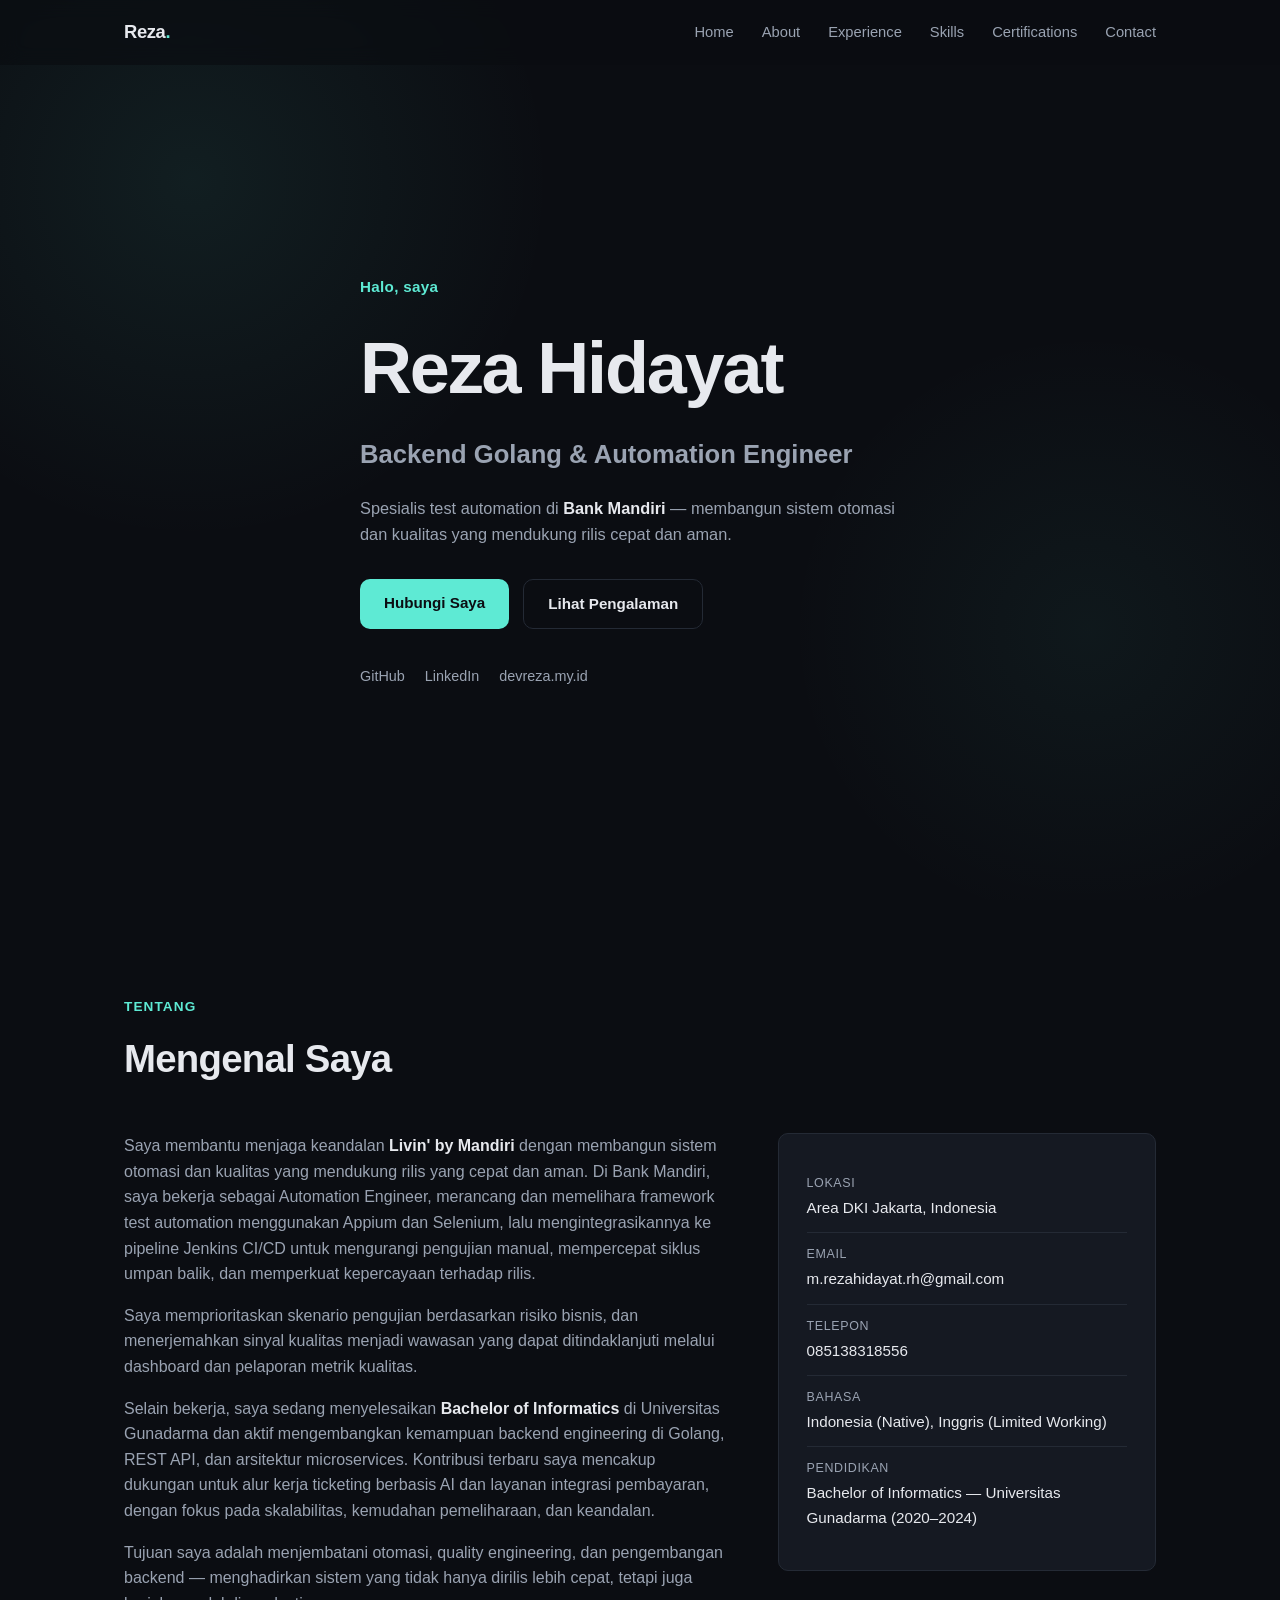
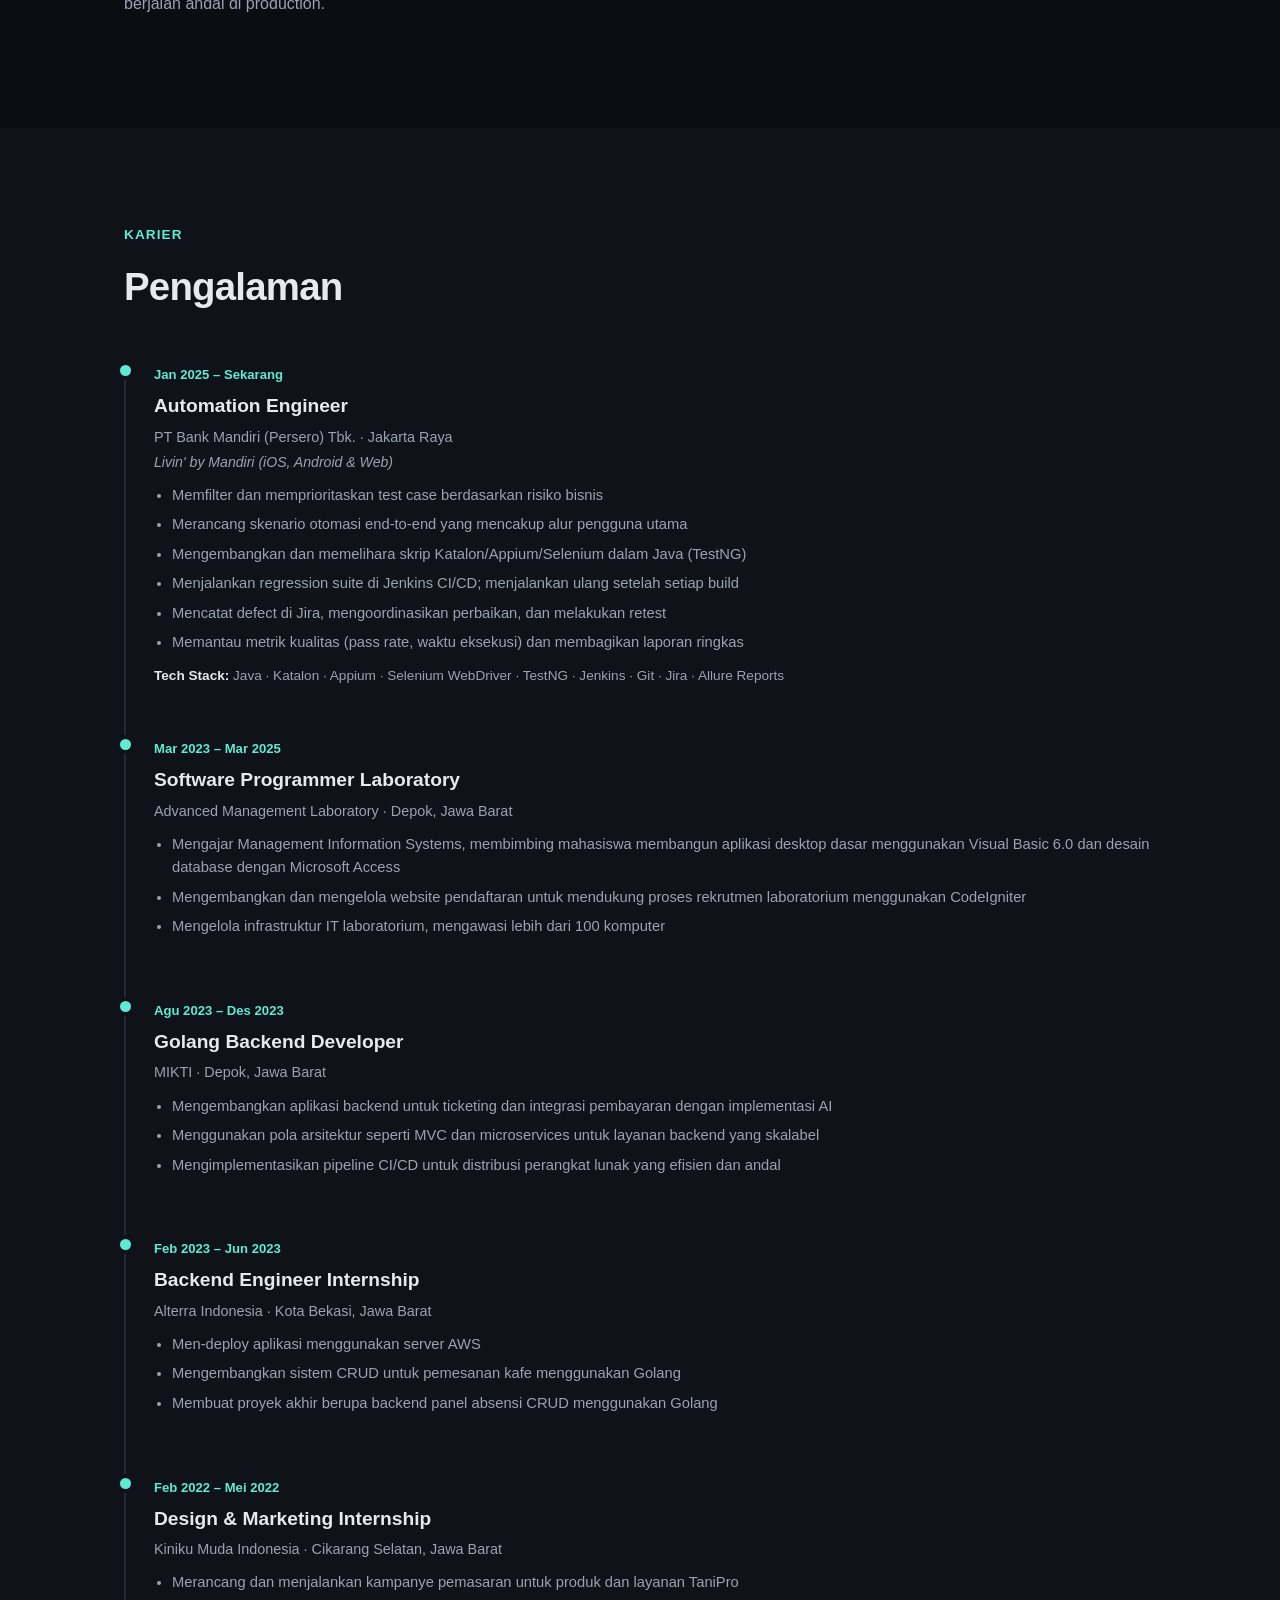
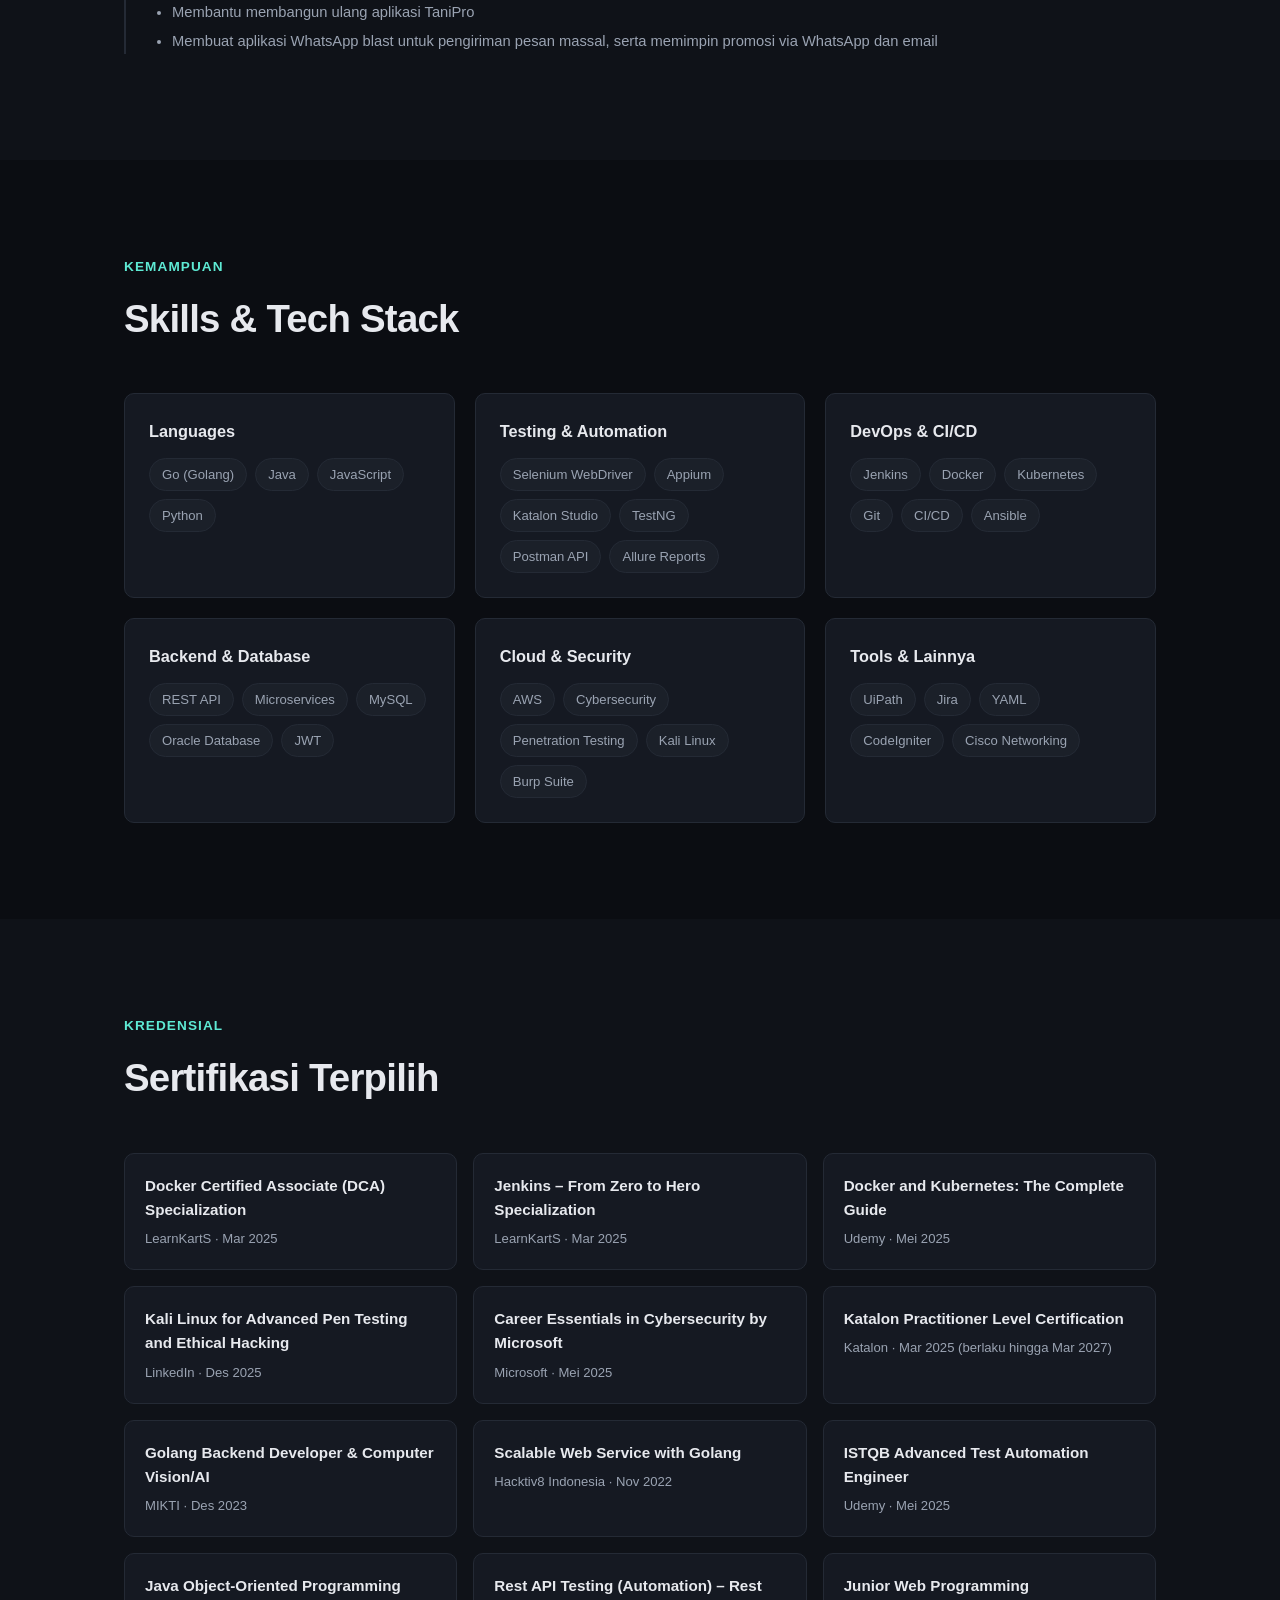
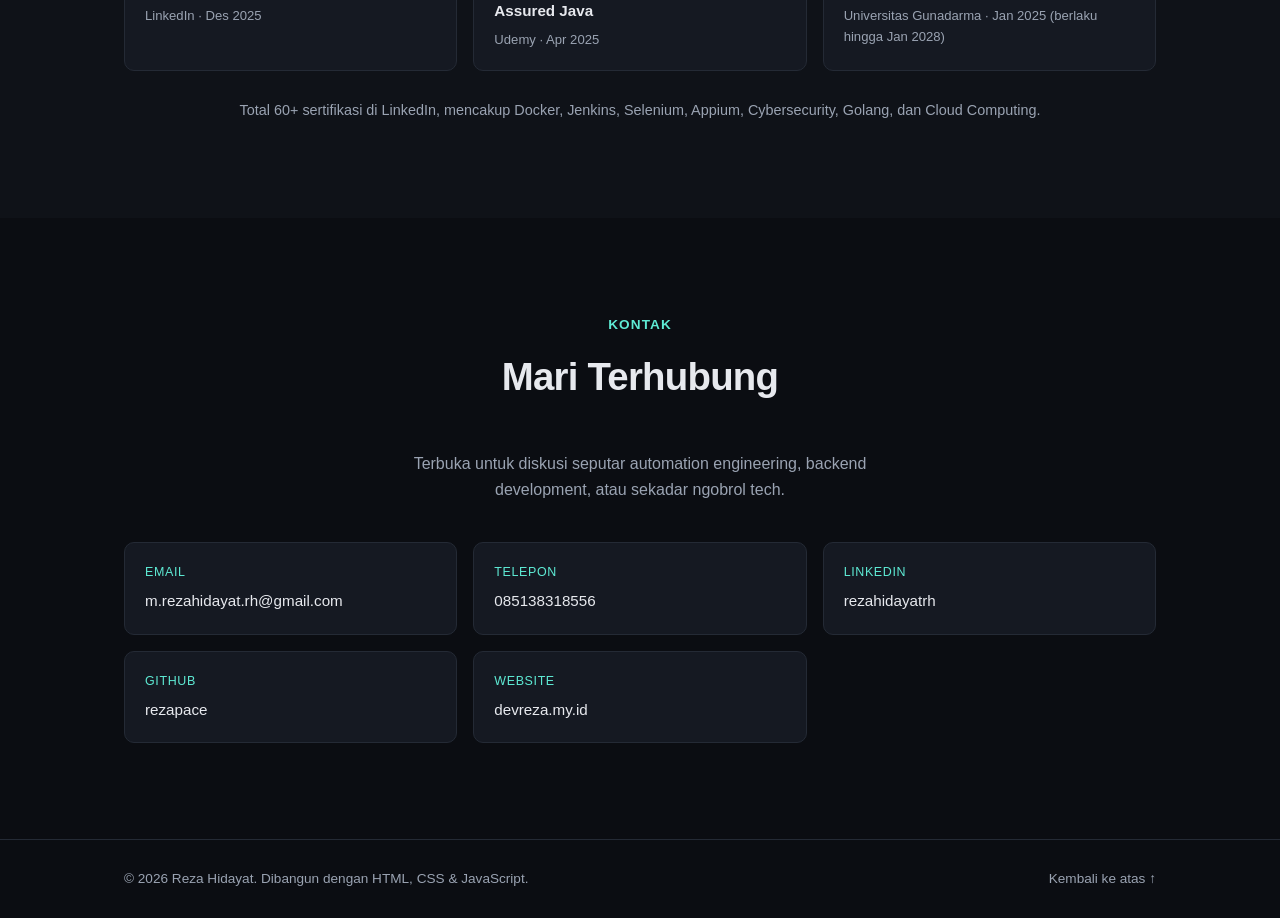
==== commit c4eb5619: "feat: replace docs site with personal landing page Remove old Go-Turso Benchmark Mintlify docs site " ====
--- a/index.html
+++ b/index.html
@@ -1,208 +1,275 @@
-<!doctype html>
-<html
-  lang="en"
-  class="dark"
-  data-banner-state="visible"
-  data-assistant-state="closed"
-  data-page-mode="none"
-  data-current-path="/"
->
-  <head>
-    <meta charset="utf-8" />
-    <meta name="viewport" content="width=device-width, initial-scale=1, viewport-fit=cover" />
-    <title>Go-Turso Benchmark — Dokumentasi - Go-Turso Benchmark</title>
-    <script>(function(c){var P=c.primary,F=c.fallbacks,found,probes={},checks={},down,reported;window.__mintAssets=P;function owned(el){return !el.closest('#root')&&!el.hasAttribute('data-precedence')}function type(r){return (r.headers.get('content-type')||'').toLowerCase()}function fits(r,rest){var t=type(r),f=rest.split('?')[0];return r.ok&&(/\.css$/.test(f)?t.indexOf('text/css')>=0:/\.m?js$/.test(f)?/javascript|ecmascript/.test(t):t.indexOf('text/html')<0)}function broken(rest){return down?Promise.resolve(true):checks[rest]||(checks[rest]=fetch(P+rest).then(function(r){return !fits(r,rest)&&(!r.headers.has('x-mintlify-client-version')||type(r).indexOf('text/html')>=0)},function(){return false}).then(function(yes){if(yes)down=true;else delete checks[rest];return yes}))}function adopt(b){found=b;window.__mintAssets=b;var s=document.querySelectorAll('style');for(var i=0;i<s.length;i++)if(owned(s[i])&&s[i].textContent.indexOf(P)>=0)s[i].textContent=s[i].textContent.split(P).join(b);var l=document.querySelectorAll('link[href^="'+P+'"]');for(var j=0;j<l.length;j++)l[j].setAttribute('href',b+l[j].getAttribute('href').slice(P.length))}function pick(rest){if(found)return Promise.resolve(found);return probes[rest]||(probes[rest]=F.reduce(function(p,b){return p.then(function(hit){return hit||fetch(b+rest).then(function(r){return fits(r,rest)?b:null},function(){return null})})},Promise.resolve(null)).then(function(b){if(b&&!found)adopt(b);if(!b)delete probes[rest];return found||null}))}function report(b,rest){if(reported)return;reported=true;console.error('[mintlify] /_mintlify/* is not reachable, so the reverse proxy for this site is likely misconfigured. Site owner? See https://www.mintlify.com/docs/deploy/reverse-proxy#pages-load-without-styles. Otherwise, let the owner know.');var sent=null;try{sent=sessionStorage.getItem('mint-proxy-status')}catch(e){}if(!c.report||sent)return;try{fetch(c.report,{method:'POST',keepalive:true,headers:{'content-type':'text/plain'},body:JSON.stringify({hostname:location.host,pathname:location.pathname,asset:rest,fallback:b,guard:2})}).then(function(r){if(r.ok)try{sessionStorage.setItem('mint-proxy-status','1')}catch(e){}},function(){})}catch(e){}}function swap(el,url){if(el.tagName==='LINK')return el.setAttribute('href',url);if(!owned(el)||!el.parentNode)return;var n=document.createElement('script');if(el.type)n.type=el.type;if(el.crossOrigin!==null)n.crossOrigin=el.crossOrigin;n.src=url;el.parentNode.replaceChild(n,el)}addEventListener('error',function(e){var el=e.target,attr=el&&el.tagName==='LINK'?'href':el&&el.tagName==='SCRIPT'?'src':null;if(!attr)return;var u=el.getAttribute(attr);if(!u||u.lastIndexOf(P,0)!==0)return;var rest=u.slice(P.length);broken(rest).then(function(yes){if(yes)pick(rest).then(function(b){if(b)swap(el,b+rest);report(b,rest)})})},true)})({"primary":"/_mintlify/assets/","fallbacks":["/mintlify-assets/_next/static/_mintlify/assets/"],"report":null})</script><link rel="preload" as="font" type="font/woff2" crossorigin href="/_mintlify/assets/fonts/inter/Inter-latin.woff2"><script type="text/javascript">!function(){var b="";
-function a(p){if(p==null)return"/";p=""+p;if(""===p)return"/";return"/"===p.charAt(0)?p:"/"+p}
-function u(p){if(p==null)return p;p=""+p;if(!p||p.charAt(p.length-1)==="/")return p.slice(0,-1);return p}
-function i(p){if(p==null)return p;p=""+p;if(6<=p.length&&p.substring(p.length-6)==="/index")return p.substring(0,p.length-6);if("index"===p)return"";return p}
-var p=(location.pathname||"").split("?")[0].split("#")[0]||"";
-if(b)if(p===b)p="";else if(0===p.indexOf(b+"/"))p=p.substring(b.length);
-p=a(p);p=u(p);p=i(p);p=""===p||"index"===p?"/":a(p);
-document.documentElement.setAttribute("data-current-path",p);
-}();</script><script type="text/javascript">(() => {
-  const isIOS =
-    /iP(hone|ad|od)/.test(navigator.userAgent) ||
-    (/Macintosh/.test(navigator.userAgent) && navigator.maxTouchPoints > 1);
-  if (!isIOS) return;
-  const apply = () => {
-    for (const meta of document.querySelectorAll('meta[name="viewport"]')) {
-      const content = meta.getAttribute('content') || '';
-      if (!content.includes('maximum-scale')) {
-        meta.setAttribute('content', content + ', maximum-scale=1');
-      }
-    }
-  };
-  apply();
-  new MutationObserver(apply).observe(document.head, {
-    childList: true,
-    subtree: true,
-    attributes: true,
-    attributeFilter: ['content'],
-  });
-})();</script><script type="text/javascript">!function(){
-function read(){try{
-var e=performance.getEntriesByType?performance.getEntriesByType("navigation"):[];
-var st=(e[0]&&e[0].serverTiming)||[];
-var g={};
-for(var i=0;i<st.length;i++){var n=st[i].name,d=st[i].description;if(!d)continue;try{d=decodeURIComponent(d)}catch(x){}
-if(n==="country")g.country=d;else if(n==="region")g.region=d;else if(n==="continent")g.continent=d;}
-var w=window;w.mintlify=w.mintlify||{};w.mintlify.geo=g;
-}catch(x){}}
-read();document.addEventListener("DOMContentLoaded",read);
-}();</script><script type="text/javascript">!function(){try{
-var w=window;w.mintlify=w.mintlify||{};
-var q=w.mintlify.__apiPlaygroundInputsQueue;
-if(!Array.isArray(q)){q=[];w.mintlify.__apiPlaygroundInputsQueue=q;}
-w.mintlify.api=w.mintlify.api||{};
-w.mintlify.api.playground=w.mintlify.api.playground||{};
-if(typeof w.mintlify.api.playground.setServerVariables!=="function"){
-w.mintlify.api.playground.setServerVariables=function(v){q.push({type:"set",variables:v});};
-}
-if(typeof w.mintlify.api.playground.clearServerVariables!=="function"){
-w.mintlify.api.playground.clearServerVariables=function(){q.push({type:"clear"});};
-}
-}catch(e){}}();</script><script type="text/javascript">(function(){
-if(typeof CSS==="undefined"||!("registerProperty" in CSS))return;
-if(CSS.supports&&CSS.supports("-webkit-backdrop-filter:none"))return;
-var n=["--scroll-area-overflow-x-start","--scroll-area-overflow-x-end","--scroll-area-overflow-y-start","--scroll-area-overflow-y-end"];
-var d={"syntax":"<length>","inherits":false,"initialValue":"0px"};
-for(var i=0;i<n.length;i++){try{CSS.registerProperty({name:n[i],syntax:d.syntax,inherits:d.inherits,initialValue:d.initialValue})}catch(e){}}
-})();</script><script type="text/javascript">(function KI(e,t){try{let n=document.querySelector(`div#banner`)?.innerText;if(n){for(let r=0;r<localStorage.length;r++){let i=localStorage.key(r);if(i?.endsWith(e)&&localStorage.getItem(i)===n){document.documentElement.setAttribute(t,`hidden`);return}}document.documentElement.setAttribute(t,`visible`);return}for(let n=0;n<localStorage.length;n++){let r=localStorage.key(n);if(r?.endsWith(e)&&localStorage.getItem(r)){document.documentElement.setAttribute(t,`hidden`);return}}document.documentElement.setAttribute(t,`visible`)}catch{document.documentElement.setAttribute(t,`hidden`)}})(
-  "bannerDismissed",
-  "data-banner-state",
-)</script><script data-mint-head>(function(){var d=document.documentElement,p=null;if(!p){try{p=localStorage.getItem("isDarkMode")}catch(e){}if(p==='true')p='dark';else if(p==='false')p='light';if(p!=='light'&&p!=='dark'&&p!=='system')p="system"}var r=p==='system'?(matchMedia("(prefers-color-scheme: dark)").matches?'dark':'light'):p;d.classList.remove(r==='dark'?'light':'dark');d.classList.add(r);d.setAttribute("data-theme-preference",p)})();</script><meta data-mint-head name="description" content="Dokumentasi CLI benchmark CRUD dan concurrent INSERT dengan Turso MVCC"><meta data-mint-head name="application-name" content="Go-Turso Benchmark"><meta data-mint-head name="generator" content="Mintlify"><link data-mint-head rel="apple-touch-icon" type="image/png" sizes="180x180" href="https://mintlify.s3.us-west-1.amazonaws.com/local/_generated/favicon/apple-touch-icon.png?v=3"><link data-mint-head rel="icon" type="image/png" sizes="32x32" href="https://mintlify.s3.us-west-1.amazonaws.com/local/_generated/favicon/favicon-32x32.png?v=3"><link data-mint-head rel="icon" type="image/png" sizes="16x16" href="https://mintlify.s3.us-west-1.amazonaws.com/local/_generated/favicon/favicon-16x16.png?v=3"><link data-mint-head rel="shortcut icon" type="image/x-icon" href="https://mintlify.s3.us-west-1.amazonaws.com/local/_generated/favicon/favicon.ico?v=3"><meta data-mint-head property="og:title" content="Go-Turso Benchmark — Dokumentasi - Go-Turso Benchmark"><meta data-mint-head property="og:description" content="Dokumentasi CLI benchmark CRUD dan concurrent INSERT dengan Turso MVCC"><meta data-mint-head property="og:site_name" content="Go-Turso Benchmark"><meta data-mint-head property="og:url" content="https://local."><meta data-mint-head property="og:type" content="website"><meta data-mint-head name="twitter:card" content="summary_large_image"><meta data-mint-head name="twitter:title" content="Go-Turso Benchmark — Dokumentasi - Go-Turso Benchmark"><meta data-mint-head name="twitter:description" content="Dokumentasi CLI benchmark CRUD dan concurrent INSERT dengan Turso MVCC"><meta data-mint-head name="msapplication-config" content="https://mintlify.s3.us-west-1.amazonaws.com/local/_generated/favicon/browserconfig.xml?v=3"><meta data-mint-head name="apple-mobile-web-app-title" content="Go-Turso Benchmark"><meta data-mint-head name="msapplication-TileColor" content="#00ADD8"><link data-mint-head rel="canonical" href="https://local."><link data-mint-head rel="alternate" type="application/xml" href="/sitemap.xml"><link data-mint-head rel="alternate" type="text/markdown" href="/index.md"><script data-mint-head type="application/ld+json">{"@context":"https://schema.org","@type":"WebSite","name":"Go-Turso Benchmark","creator":{"@type":"Organization","name":"Mintlify","url":"https://mintlify.com"}}</script><link rel="modulepreload" fetchpriority="low" href="/_mintlify/assets/index-wPWjxwSI.js"><link rel="modulepreload" fetchpriority="low" href="/_mintlify/assets/rolldown-runtime-Bjp52BOI.js"><link rel="modulepreload" fetchpriority="low" href="/_mintlify/assets/initial-vendor-ByCBD7lK.js">
-    <style>@font-face{font-family:Inter;font-style:normal;font-weight:100 900;font-display:swap;src:url(/_mintlify/assets/fonts/inter/Inter-latin.woff2)format("woff2");unicode-range:U+??,U+131,U+152-153,U+2BB-2BC,U+2C6,U+2DA,U+2DC,U+304,U+308,U+329,U+2000-206F,U+20AC,U+2122,U+2191,U+2193,U+2212,U+2215,U+FEFF,U+FFFD}@font-face{font-family:Inter;font-style:normal;font-weight:100 900;font-display:swap;src:url(/_mintlify/assets/fonts/inter/Inter-latin-ext.woff2)format("woff2");unicode-range:U+100-2BA,U+2BD-2C5,U+2C7-2CC,U+2CE-2D7,U+2DD-2FF,U+304,U+308,U+329,U+1D00-1DBF,U+1E00-1E9F,U+1EF2-1EFF,U+2020,U+20A0-20AB,U+20AD-20C0,U+2113,U+2C60-2C7F,U+A720-A7FF}@font-face{font-family:Inter;font-style:normal;font-weight:100 900;font-display:swap;src:url(/_mintlify/assets/fonts/inter/Inter-vietnamese.woff2)format("woff2");unicode-range:U+102-103,U+110-111,U+128-129,U+168-169,U+1A0-1A1,U+1AF-1B0,U+300-301,U+303-304,U+308-309,U+323,U+329,U+1EA0-1EF9,U+20AB}@font-face{font-family:Inter;font-style:normal;font-weight:100 900;font-display:swap;src:url(/_mintlify/assets/fonts/inter/Inter-cyrillic.woff2)format("woff2");unicode-range:U+301,U+400-45F,U+490-491,U+4B0-4B1,U+2116}@font-face{font-family:Inter;font-style:normal;font-weight:100 900;font-display:swap;src:url(/_mintlify/assets/fonts/inter/Inter-cyrillic-ext.woff2)format("woff2");unicode-range:U+460-52F,U+1C80-1C8A,U+20B4,U+2DE0-2DFF,U+A640-A69F,U+FE2E-FE2F}@font-face{font-family:Inter;font-style:normal;font-weight:100 900;font-display:swap;src:url(/_mintlify/assets/fonts/inter/Inter-greek.woff2)format("woff2");unicode-range:U+370-377,U+37A-37F,U+384-38A,U+38C,U+38E-3A1,U+3A3-3FF}@font-face{font-family:Inter;font-style:normal;font-weight:100 900;font-display:swap;src:url(/_mintlify/assets/fonts/inter/Inter-greek-ext.woff2)format("woff2");unicode-range:U+1F??}@font-face{font-family:Paper Mono;src:url(/_mintlify/assets/fonts/PaperMono-Variable.woff2)format("woff2");font-weight:100 800;font-display:swap}:root{--font-inter:"Inter";--font-paper-mono:"Paper Mono", ui-monospace, SFMono-Regular, Menlo, Monaco, Consolas, "Liberation Mono", "Courier New", monospace}@font-face{font-family:Inter;font-style:italic;font-weight:100 900;font-display:swap;src:url(/_mintlify/assets/fonts/inter/Inter-italic-cyrillic-ext.woff2)format("woff2");unicode-range:U+460-52F,U+1C80-1C8A,U+20B4,U+2DE0-2DFF,U+A640-A69F,U+FE2E-FE2F}@font-face{font-family:Inter;font-style:italic;font-weight:100 900;font-display:swap;src:url(/_mintlify/assets/fonts/inter/Inter-italic-cyrillic.woff2)format("woff2");unicode-range:U+301,U+400-45F,U+490-491,U+4B0-4B1,U+2116}@font-face{font-family:Inter;font-style:italic;font-weight:100 900;font-display:swap;src:url(/_mintlify/assets/fonts/inter/Inter-italic-greek-ext.woff2)format("woff2");unicode-range:U+1F??}@font-face{font-family:Inter;font-style:italic;font-weight:100 900;font-display:swap;src:url(/_mintlify/assets/fonts/inter/Inter-italic-greek.woff2)format("woff2");unicode-range:U+370-377,U+37A-37F,U+384-38A,U+38C,U+38E-3A1,U+3A3-3FF}@font-face{font-family:Inter;font-style:italic;font-weight:100 900;font-display:swap;src:url(/_mintlify/assets/fonts/inter/Inter-italic-vietnamese.woff2)format("woff2");unicode-range:U+102-103,U+110-111,U+128-129,U+168-169,U+1A0-1A1,U+1AF-1B0,U+300-301,U+303-304,U+308-309,U+323,U+329,U+1EA0-1EF9,U+20AB}@font-face{font-family:Inter;font-style:italic;font-weight:100 900;font-display:swap;src:url(/_mintlify/assets/fonts/inter/Inter-italic-latin-ext.woff2)format("woff2");unicode-range:U+100-2BA,U+2BD-2C5,U+2C7-2CC,U+2CE-2D7,U+2DD-2FF,U+304,U+308,U+329,U+1D00-1DBF,U+1E00-1E9F,U+1EF2-1EFF,U+2020,U+20A0-20AB,U+20AD-20C0,U+2113,U+2C60-2C7F,U+A720-A7FF}@font-face{font-family:Inter;font-style:italic;font-weight:100 900;font-display:swap;src:url(/_mintlify/assets/fonts/inter/Inter-italic-latin.woff2)format("woff2");unicode-range:U+??,U+131,U+152-153,U+2BB-2BC,U+2C6,U+2DA,U+2DC,U+304,U+308,U+329,U+2000-206F,U+20AC,U+2122,U+2191,U+2193,U+2212,U+2215,U+FEFF,U+FFFD}</style>
-    
-    <script>
-      window.process = window.process || { env: {} };
-    </script>
-    <script id="mint-entry">(function(){var ran=false;function run(){if(ran)return;ran=true;var s=document.createElement('script');s.type='module';s.crossOrigin='';s.fetchPriority='low';s.src=(globalThis.__mintAssets||"/_mintlify/assets/")+"index-wPWjxwSI.js";document.head.appendChild(s)}function arm(){if(document.visibilityState==='hidden')return run();requestAnimationFrame(run);document.addEventListener('visibilitychange',run,{once:true});setTimeout(run,5000)}if(document.readyState==='loading')document.addEventListener('DOMContentLoaded',arm,{once:true});else arm()})()</script>
-    <link rel="stylesheet" crossorigin href="/_mintlify/assets/index-BA_vRCUq.css">
-  </head>
-  <body class="antialiased">
-    <svg aria-hidden="true" style="position:absolute;width:0;height:0;overflow:hidden"><symbol id="mi-mint-1-ChevronRight" overflow="visible"><svg xmlns="http://www.w3.org/2000/svg" width="100%" height="100%" viewBox="0 0 18 18" fill="none" stroke="currentColor" stroke-width="inherit" stroke-linecap="round" stroke-linejoin="round" style="overflow:visible"><path d="M6.5 2.75L12.75 9L6.5 15.25" stroke="currentColor" width="1.5" linecap="round" linejoin="round"></path></svg></symbol><symbol id="mi-mint-1-Search" overflow="visible"><svg xmlns="http://www.w3.org/2000/svg" width="100%" height="100%" viewBox="0 0 18 18" fill="none" stroke="currentColor" stroke-width="inherit" stroke-linecap="round" stroke-linejoin="round" style="overflow:visible"><path d="M15.25 15.25L11.285 11.285" stroke="currentColor" width="1.5" linecap="round" linejoin="round"></path><path d="M7.75 12.75C10.5114 12.75 12.75 10.5114 12.75 7.75C12.75 4.98858 10.5114 2.75 7.75 2.75C4.98858 2.75 2.75 4.98858 2.75 7.75C2.75 10.5114 4.98858 12.75 7.75 12.75Z" stroke="currentColor" width="1.5" linecap="round" linejoin="round"></path></svg></symbol><symbol id="mi-mint-1-ThemeSystem" overflow="visible"><svg xmlns="http://www.w3.org/2000/svg" width="100%" height="100%" viewBox="0 0 18 18" fill="none" stroke="currentColor" stroke-width="inherit" stroke-linecap="round" stroke-linejoin="round" style="overflow:visible"><path d="M4.5 15.5L9 14.5L13.5 15.5" stroke="currentColor" width="1.5" linecap="round" linejoin="round"></path><path d="M9 11.75V14.5" stroke="currentColor" width="1.5" linecap="round" linejoin="round"></path><path d="M14.25 2.75H3.75C2.64543 2.75 1.75 3.64543 1.75 4.75V9.75C1.75 10.8546 2.64543 11.75 3.75 11.75H14.25C15.3546 11.75 16.25 10.8546 16.25 9.75V4.75C16.25 3.64543 15.3546 2.75 14.25 2.75Z" stroke="currentColor" width="1.5" linecap="round" linejoin="round"></path></svg></symbol><symbol id="mi-mint-1-ThemeLight" overflow="visible"><svg xmlns="http://www.w3.org/2000/svg" width="100%" height="100%" viewBox="0 0 18 18" fill="none" stroke="currentColor" stroke-width="inherit" stroke-linecap="round" stroke-linejoin="round" style="overflow:visible"><path d="M9 1.25V2.25" stroke="currentColor" width="1.5" linecap="round" linejoin="round"></path><path d="M14.48 3.52002L13.773 4.22702" stroke="currentColor" width="1.5" linecap="round" linejoin="round"></path><path d="M16.75 9H15.75" stroke="currentColor" width="1.5" linecap="round" linejoin="round"></path><path d="M14.48 14.4799L13.773 13.7729" stroke="currentColor" width="1.5" linecap="round" linejoin="round"></path><path d="M9 16.75V15.75" stroke="currentColor" width="1.5" linecap="round" linejoin="round"></path><path d="M3.52 14.4799L4.227 13.7729" stroke="currentColor" width="1.5" linecap="round" linejoin="round"></path><path d="M1.25 9H2.25" stroke="currentColor" width="1.5" linecap="round" linejoin="round"></path><path d="M3.52 3.52002L4.227 4.22702" stroke="currentColor" width="1.5" linecap="round" linejoin="round"></path><path d="M9 13.25C11.3472 13.25 13.25 11.3472 13.25 9C13.25 6.65279 11.3472 4.75 9 4.75C6.65279 4.75 4.75 6.65279 4.75 9C4.75 11.3472 6.65279 13.25 9 13.25Z" stroke="currentColor" width="1.5" linecap="round" linejoin="round"></path></svg></symbol><symbol id="mi-mint-1-ThemeDark" overflow="visible"><svg xmlns="http://www.w3.org/2000/svg" width="100%" height="100%" viewBox="0 0 18 18" fill="none" stroke="currentColor" stroke-width="inherit" stroke-linecap="round" stroke-linejoin="round" style="overflow:visible"><path d="M13 11.75C9.548 11.75 6.75 8.95201 6.75 5.50001C6.75 4.14801 7.183 2.90101 7.912 1.87801C4.548 2.50601 2 5.45301 2 9.00001C2 13.004 5.246 16.25 9.25 16.25C12.622 16.25 15.448 13.944 16.259 10.826C15.309 11.409 14.196 11.75 13 11.75Z" stroke="currentColor" width="1.5" linecap="round" linejoin="round"></path></svg></symbol><symbol id="mi-mint-1-Menu" overflow="visible"><svg xmlns="http://www.w3.org/2000/svg" width="100%" height="100%" viewBox="0 0 18 18" fill="none" stroke="currentColor" stroke-width="inherit" stroke-linecap="round" stroke-linejoin="round" style="overflow:visible"><path d="M2.25 9H15.75" stroke="currentColor" width="1.5" linecap="round" linejoin="round"></path><path d="M2.25 3.75H15.75" stroke="currentColor" width="1.5" linecap="round" linejoin="round"></path><path d="M2.25 14.25H15.75" stroke="currentColor" width="1.5" linecap="round" linejoin="round"></path></svg></symbol><symbol id="mi-mint-1-TableOfContents" overflow="visible"><svg xmlns="http://www.w3.org/2000/svg" width="100%" height="100%" viewBox="0 0 18 18" fill="none" stroke="currentColor" stroke-width="inherit" stroke-linecap="round" stroke-linejoin="round" style="overflow:visible"><path d="M2.75 14.25H15.25" stroke="currentColor" width="1.5" linecap="round" linejoin="round"></path><path d="M2.75 3.75H15.25" stroke="currentColor" width="1.5" linecap="round" linejoin="round"></path><path d="M2.75 9H8.25" stroke="currentColor" width="1.5" linecap="round" linejoin="round"></path></svg></symbol><symbol id="mi-mint-1-Link" overflow="visible"><svg xmlns="http://www.w3.org/2000/svg" width="100%" height="100%" viewBox="0 0 18 18" fill="none" stroke="currentColor" stroke-width="inherit" stroke-linecap="round" stroke-linejoin="round" style="overflow:visible"><path d="M8.50001 6.827C8.14801 6.995 7.81801 7.225 7.52701 7.517L7.51701 7.527C6.13601 8.908 6.13601 11.146 7.51701 12.527L9.69201 14.702C11.073 16.083 13.311 16.083 14.692 14.702L14.702 14.692C16.083 13.311 16.083 11.073 14.702 9.692L13.771 8.761" stroke="currentColor" width="1.5" linecap="round" linejoin="round"></path><path d="M9.50002 11.173C9.85202 11.005 10.182 10.775 10.473 10.483L10.483 10.473C11.864 9.092 11.864 6.854 10.483 5.473L8.30802 3.298C6.92702 1.917 4.68902 1.917 3.30802 3.298L3.29802 3.308C1.91702 4.689 1.91702 6.927 3.29802 8.308L4.22902 9.239" stroke="currentColor" width="1.5" linecap="round" linejoin="round"></path></svg></symbol><symbol id="mi-mint-1-ExternalLink" overflow="visible"><svg xmlns="http://www.w3.org/2000/svg" width="100%" height="100%" viewBox="0 0 18 18" fill="none" stroke="currentColor" stroke-width="inherit" stroke-linecap="round" stroke-linejoin="round" style="overflow:visible"><path d="M14.25 3.75L3.75525 14.2446" stroke="currentColor" width="1.5" linecap="round" linejoin="round"></path><path d="M4.71301 3.75H14.2499V13.2869" stroke="currentColor" width="1.5" linecap="round" linejoin="round"></path></svg></symbol><symbol id="mi-mint-1-CalloutTip" overflow="visible"><svg xmlns="http://www.w3.org/2000/svg" width="100%" height="100%" viewBox="0 0 18 18" fill="none" stroke="currentColor" stroke-width="inherit" stroke-linecap="round" stroke-linejoin="round" style="overflow:visible"><path d="M 4.0216 15.9727 C 4.0216 16.1941 4.0855 16.4101 4.2074 16.5947 L 4.81 17.4979 C 4.9946 17.7747 5.4137 18 5.7467 18 H 7.9149 C 8.2468 18 8.6659 17.775 8.8505 17.4979 L 9.451 16.5951 C 9.5543 16.439 9.6391 16.1601 9.6391 15.9727 L 9.6436 14.5945 H 4.0181 L 4.0216 15.9727 Z M 6.8308 0 C 3.2453 0.0113 0.6429 2.9171 0.6429 6.1563 C 0.6429 7.7167 1.2209 9.1392 2.1744 10.2278 C 2.7556 10.8901 3.663 12.2751 4.0104 13.443 C 4.0115 13.4518 4.0137 13.4612 4.0148 13.4706 H 9.6473 C 9.6483 13.4612 9.6505 13.4524 9.6517 13.443 C 9.9988 12.2751 10.9065 10.8901 11.4877 10.2278 C 12.4422 9.1695 13.0189 7.749 13.0189 6.1563 C 13.0189 2.7705 10.2483 0.0001 6.8308 0 Z M 10.2202 9.1449 C 9.6696 9.7724 8.9882 10.7727 8.4956 11.8131 H 5.1692 C 4.6766 10.7727 3.9953 9.7724 3.445 9.1452 C 2.7257 8.3257 2.3305 7.2463 2.3305 6.1563 C 2.3305 3.9835 4.0216 1.6964 6.7992 1.6876 C 9.3131 1.6876 11.3312 3.7058 11.3312 6.1563 C 11.3312 7.2463 10.9374 8.3257 10.2202 9.1449 Z M 6.2683 2.8127 C 4.7178 2.8127 3.4556 4.0749 3.4556 5.6254 C 3.4556 5.9364 3.7072 6.188 4.0181 6.188 C 4.3291 6.188 4.5807 5.9348 4.5807 5.6254 C 4.5807 4.6948 5.3376 3.9378 6.2683 3.9378 C 6.5792 3.9378 6.8308 3.6865 6.8308 3.3756 C 6.8308 3.0647 6.5777 2.8127 6.2683 2.8127 Z" fill="currentColor" stroke="none"></path></svg></symbol><symbol id="mi-mint-1-Send" overflow="visible"><svg xmlns="http://www.w3.org/2000/svg" width="100%" height="100%" viewBox="0 0 18 18" fill="none" stroke="currentColor" stroke-width="inherit" stroke-linecap="round" stroke-linejoin="round" style="overflow:visible"><path d="M9.0 1.5754L8.9999 16.4171" stroke="currentColor" width="1.5" linecap="round" linejoin="round"></path><path d="M2.2563 8.319L8.9999 1.5754L15.7435 8.3191" stroke="currentColor" width="1.5" linecap="round" linejoin="round"></path></svg></symbol></svg>
-    <div id="root"><style data-precedence="base-ui:low" data-href="base-ui-disable-scrollbar">.base-ui-disable-scrollbar{scrollbar-width:none}.base-ui-disable-scrollbar::-webkit-scrollbar{display:none}</style><script>(function(){var d=document.documentElement,p=null;if(!p){try{p=localStorage.getItem("isDarkMode")}catch(e){}if(p==='true')p='dark';else if(p==='false')p='light';if(p!=='light'&&p!=='dark'&&p!=='system')p="system"}var r=p==='system'?(matchMedia("(prefers-color-scheme: dark)").matches?'dark':'light'):p;d.classList.remove(r==='dark'?'light':'dark');d.classList.add(r);d.setAttribute("data-theme-preference",p)})();</script><blockquote class="sr-only" data-agent-docs-index="true" aria-hidden="true"><h2>Documentation Index</h2><p>Fetch the complete documentation index at:<!-- --> <a href="/llms.txt" tabindex="-1">/llms.txt</a></p><p>Use this file to discover all available pages before exploring further.</p></blockquote><style>:root{--banner-height:0px!important}</style><script id="_mintlify-banner-script">(function JI(e,t,n,r,i){try{let a=[];try{a=window.location.pathname.split(`/`).filter(e=>e!==``&&e!==`global`).slice(0,2)}catch{a=[]}let o=a.map(e=>n.find(t=>t.toLowerCase()===e.toLowerCase())).find(e=>e!==void 0),s=[];o?s.push(o):s.push(t),s.push(`global`);let c,l;for(let t of s){if(!t)continue;let n=e[t];if(n?.content){c=n.content,l=t;break}}if(!c){document.documentElement.setAttribute(r,`hidden`);return}let u=!0,d=0;for(;d<localStorage.length;){let e=localStorage.key(d);if(d++,!e?.endsWith(i))continue;let t=localStorage.getItem(e);if(t&&t===c){u=!1;break}l&&(e.startsWith(`lang:${l}_`)||!e.startsWith(`lang:`))&&(localStorage.removeItem(e),d--)}document.documentElement.setAttribute(r,u?`visible`:`hidden`)}catch(e){console.error(e),document.documentElement.setAttribute(r,`hidden`)}})(
-  {},
-  "en",
-  ["id"],
-  "data-banner-state",
-  "bannerDismissed",
-)</script><style>:root {
-    --primary: 0 173 216;
-    --primary-light: 0 173 216;
-    --primary-dark: 0 117 137;
-    --tooltip-foreground: 255 255 255;
-    --background-light: 255 255 255;
-    --background-dark: 9 12 15;
-    --gray-50: 242 248 249;
-    --gray-100: 238 243 244;
-    --gray-200: 222 227 229;
-    --gray-300: 206 211 212;
-    --gray-400: 158 163 165;
-    --gray-500: 111 117 118;
-    --gray-600: 79 85 86;
-    --gray-700: 62 67 69;
-    --gray-800: 37 42 43;
-    --gray-900: 22 28 29;
-    --gray-950: 10 15 16;
-  }</style><link rel="stylesheet" href="/_mintlify/assets/katex-YFQazuQm.css"/><div class="relative antialiased text-gray-500 dark:text-gray-400"><script id="_mintlify-navbar-transition-script">(function sL(e){function t(){let t=!1;t=window.scrollY>50;let n=document.getElementById(e);n&&n.hasAttribute(`data-is-opaque`)&&n.setAttribute(`data-is-opaque`,`${!!t}`)}function n(){let t=document.createElement(`style`),n=`#${e}`;return t.appendChild(document.createTextNode(`${n},${n} *,${n} *::before,${n} *::after{-webkit-transition:none!important;-moz-transition:none!important;-o-transition:none!important;-ms-transition:none!important;transition:none!important}`)),document.head.appendChild(t),function(){window.getComputedStyle(document.body),setTimeout(()=>{document.head.removeChild(t)},1)}}let r=n();function i(){window.removeEventListener(`scroll`,t),document.removeEventListener(`DOMContentLoaded`,t),t(),r()}window.addEventListener(`scroll`,t,{passive:!0}),document.addEventListener(`DOMContentLoaded`,t),(`requestAnimationFrame`in globalThis?requestAnimationFrame:setTimeout)(t),document.readyState===`complete`?i():window.addEventListener(`load`,i,{once:!0})})("navbar-transition")</script><script id="_mintlify-scroll-margin-script">(function () {
-  var measure = function dL(){let e=document.querySelectorAll(`header#navbar, [data-top-chrome]`),t=0;e.forEach(e=>{let n=e.getBoundingClientRect();n.height>0&&(t=Math.max(t,n.bottom))});let n=0,r=document.getElementById(`content-container`);if(r){let{overflowY:e}=getComputedStyle(r);(e===`auto`||e===`scroll`)&&(n=Math.max(0,r.getBoundingClientRect().top))}let i=`${Math.round(Math.max(0,t-n))+40}px`,a=document.documentElement.style;a.getPropertyValue(`--scroll-mt`)!==i&&a.setProperty(`--scroll-mt`,i)};
-  (function fL(e){let t=[],n=0,r=typeof ResizeObserver>`u`?null:new ResizeObserver(a);function i(){let n=Array.from(document.querySelectorAll(`header#navbar, [data-top-chrome]`));(n.length!==t.length||n.some((e,n)=>e!==t[n]))&&r&&(r.disconnect(),n.forEach(e=>r.observe(e))),t=n,e()}function a(){n||=requestAnimationFrame(()=>{n=0,i()})}let o=`header#navbar, [data-top-chrome]`;function s(e){let t=e.target;if(t instanceof Element&&t.closest(o))return!0;for(let t of e.addedNodes)if(t instanceof Element&&(t.matches(o)||t.querySelector(o)))return!0;for(let t of e.removedNodes)if(t instanceof Element&&(t.matches(o)||t.querySelector(o)))return!0;return!1}new MutationObserver(e=>{e.some(s)&&a()}).observe(document.documentElement,{childList:!0,subtree:!0}),window.addEventListener(`resize`,a),document.readyState===`loading`&&document.addEventListener(`DOMContentLoaded`,i),i()})(measure);
-  (function pL(e){let t=window.location.hash.slice(1);if(!t)return;function n(){return getComputedStyle(document.documentElement).scrollBehavior===`smooth`}function r(n){let r=document.getElementById(t);return r?(e(),r.scrollIntoView(n?{behavior:n}:void 0),!0):!1}if(document.readyState===`complete`){r();return}let i=new MutationObserver(()=>{!n()&&r(`instant`)&&a()});function a(){i.disconnect(),window.removeEventListener(`load`,s)}function o(){let e=[`wheel`,`touchstart`,`keydown`,`pointerdown`],n=0,i=window.scrollY,a=setInterval(()=>{n+=1;let e=document.getElementById(t);if(!e||n>=6)return o();let a=Math.abs(window.scrollY-i)>1;if(i=window.scrollY,a)return;let s=parseFloat(getComputedStyle(e).scrollMarginTop)||0;Math.abs(e.getBoundingClientRect().top-s)>4&&r()},350);function o(){clearInterval(a),e.forEach(e=>window.removeEventListener(e,o))}e.forEach(e=>window.addEventListener(e,o,{passive:!0}))}function s(){let e=n();a(),e&&requestAnimationFrame(()=>{r(),o()})}window.addEventListener(`load`,s),i.observe(document.documentElement,{childList:!0,subtree:!0}),!n()&&r(`instant`)&&a()})(measure);
-})();</script><script>(function assistantScriptFn(storageKey, widthKey, cssVar, hasChatPermissions, isAssistantUiV2) {
-  var defaultWidth = 368;
-  try {
-    if (isAssistantUiV2) {
-      document.documentElement.style.setProperty(cssVar, '0px');
-      document.documentElement.setAttribute('data-assistant-state', 'closed');
-      return;
-    }
-    var isMobile = window.matchMedia('(max-width: 1024px)').matches;
-    if (isMobile || !hasChatPermissions) {
-      document.documentElement.style.setProperty(cssVar, '0px');
-      document.documentElement.setAttribute('data-assistant-state', 'closed');
-      if (!hasChatPermissions) localStorage.setItem(storageKey, 'false');
-      return;
-    }
-    var raw = localStorage.getItem(storageKey);
-    if (raw === null) {
-      document.documentElement.style.setProperty(cssVar, '0px');
-      document.documentElement.setAttribute('data-assistant-state', 'closed');
-      return;
-    }
-    var isOpen = JSON.parse(raw);
-    var widthRaw = localStorage.getItem(widthKey);
-    var width = widthRaw !== null ? JSON.parse(widthRaw) : defaultWidth;
-    document.documentElement.style.setProperty(cssVar, isOpen ? width + 'px' : '0px');
-    document.documentElement.setAttribute('data-assistant-state', isOpen ? 'open' : 'closed');
-  } catch (e) {
-    document.documentElement.style.setProperty(cssVar, '0px');
-    document.documentElement.setAttribute('data-assistant-state', 'closed');
-  }
-})(
-    "chat-assistant-sheet-open",
-    "chat-assistant-sheet-width",
-    "--assistant-sheet-width",
-    false,
-    false
-  )</script><style>html{--assistant-sheet-width:0px!important}</style><div class="max-lg:contents lg:flex lg:w-full" data-docs-theme="mint" data-assistant-layout="legacy"><div class="max-lg:contents lg:flex-1 lg:min-w-0 lg:overflow-x-clip"><header id="navbar" data-layout-item="topbar" class="z-30 fixed lg:sticky top-0 w-full peer is-not-custom peer is-not-center peer is-not-wide peer is-not-frame"><div id="navbar-transition" class="absolute w-full h-full flex-none transition-colors duration-500 border-b border-gray-500/5 dark:border-gray-300/[0.06] bg-background-light dark:bg-background-dark" data-is-opaque="false"></div><div class="max-w-8xl mx-auto relative"><div><div class="relative"><div class="flex items-center lg:px-12 h-16 min-w-0 mx-4 lg:mx-0"><div class="h-full relative flex-1 flex items-center gap-x-4 min-w-0 border-b border-gray-500/5 dark:border-gray-300/[0.06]"><div class="flex-1 flex items-center gap-x-4"><a href="/" class="select-none" style="-webkit-touch-callout:none"><span class="sr-only">Go-Turso Benchmark<!-- --> home page</span><div class="nav-logo inline-block text-2xl sm:text-3xl font-bold text-gray-900 tracking-tight dark:text-gray-200">Go-Turso Benchmark</div></a><div class="hidden lg:flex items-center gap-x-2"><button type="button" tabindex="0" aria-haspopup="menu" aria-expanded="false" id="localization-select-trigger" data-component-part="localization-select-trigger" class="group disabled:pointer-events-none [&amp;&gt;span]:line-clamp-1 overflow-hidden group focus-visible:outline-2 focus-visible:-outline-offset-2 group-hover:text-gray-950/70 dark:group-hover:text-white/70 py-1.5 px-2.5 rounded-xl hover:bg-gray-600/5! dark:hover:bg-gray-200/5! aria-[expanded=true]:bg-gray-600/5 dark:aria-[expanded=true]:bg-gray-200/5 text-sm font-medium text-gray-900 h-8 focus-visible:outline-primary dark:focus-visible:outline-primary-light dark:text-gray-300 group/trigger flex items-center gap-2 whitespace-nowrap"><span class="truncate max-w-[12.5rem]">Bahasa Indonesia</span><svg aria-hidden="true" width="18" height="18" stroke-width="2" focusable="false" class="size-3 transition-transform text-gray-400 group-hover:text-gray-600 dark:text-gray-600 dark:group-hover:text-gray-400 shrink-0 rotate-90 group-aria-[expanded=true]/trigger:rotate-[270deg] ml-auto"><use href="#mi-mint-1-ChevronRight"></use></svg></button></div></div><div class="relative hidden lg:flex items-center flex-1 z-20 justify-center"><button type="button" data-layout-item="search-entry" data-search-item="trigger" class="group/search flex pointer-events-auto rounded-xl w-full items-center text-sm leading-6 h-9 pl-3.5 pr-3 text-gray-500 dark:text-white/50 bg-background-light dark:bg-background-dark dark:brightness-[1.1] dark:ring-1 dark:hover:brightness-[1.25] ring-1 ring-gray-400/30 hover:ring-gray-600/30 dark:ring-gray-600/30 dark:hover:ring-gray-500/30 justify-between truncate gap-2" id="search-bar-entry" aria-label="Buka pencarian"><div class="flex items-center gap-2"><svg aria-hidden="true" width="18" height="18" stroke-width="1.5" data-search-item="trigger-icon" focusable="false" class="size-4 min-w-4 flex-none text-gray-700 group-hover/search:text-gray-800 dark:text-gray-400 dark:group-hover/search:text-gray-200"><use href="#mi-mint-1-Search"></use></svg><div data-search-item="trigger-label" class="truncate min-w-0">Cari...</div></div><span data-search-item="trigger-hint" class="flex-none text-xs font-semibold">⌘<!-- -->K</span></button></div><div class="flex-1 relative hidden lg:flex items-center ml-auto justify-end space-x-4"><nav aria-label="Main" class="text-sm"><ul class="flex space-x-6 items-center"></ul></nav><div class="flex items-center"><button type="button" tabindex="0" aria-haspopup="menu" aria-expanded="false" id="theme-preference-menu-trigger" aria-label="Change theme preference" data-component-name="theme-preference-menu" data-component-part="theme-preference-menu-trigger" data-testid="theme-preference-menu-trigger" class="group disabled:pointer-events-none rounded-lg overflow-hidden gap-1 text-sm text-gray-950/50 dark:text-white/50 group-hover:text-gray-950/70 dark:group-hover:text-white/70 theme-preference-menu-trigger group p-2 flex items-center justify-center"><span data-theme-preference-icon="system"><svg aria-hidden="true" width="18" height="18" stroke-width="1.5" class="size-4 text-gray-500 dark:text-gray-400 group-hover:text-gray-700 dark:group-hover:text-gray-200"><use href="#mi-mint-1-ThemeSystem"></use></svg></span><span data-theme-preference-icon="light"><svg aria-hidden="true" width="18" height="18" stroke-width="1.5" class="size-4 text-gray-500 dark:text-gray-400 group-hover:text-gray-700 dark:group-hover:text-gray-200"><use href="#mi-mint-1-ThemeLight"></use></svg></span><span data-theme-preference-icon="dark"><svg aria-hidden="true" width="18" height="18" stroke-width="1.5" class="size-4 text-gray-500 dark:text-gray-400 group-hover:text-gray-700 dark:group-hover:text-gray-200"><use href="#mi-mint-1-ThemeDark"></use></svg></span></button></div></div><div class="flex lg:hidden items-center gap-3"><button type="button" data-layout-item="search-entry" data-search-item="trigger" class="text-gray-500 w-8 h-8 flex items-center justify-center hover:text-gray-600 dark:text-gray-400 dark:hover:text-gray-300" id="search-bar-entry-mobile" aria-label="Buka pencarian"><span class="sr-only">Cari...</span><svg data-search-item="trigger-icon" class="forced-colors:forced-color-adjust-none forced-colors:bg-[color:CanvasText]! h-4 w-4 bg-gray-500 dark:bg-gray-400 hover:bg-gray-600 dark:hover:bg-gray-300" aria-hidden="true" focusable="false" style="-webkit-mask-image:url(&quot;/_mintlify/export-assets/d3gk2c5xim1je2.cloudfront.net/fontawesome/v7.2.0/solid/magnifying-glass.svg&quot;);-webkit-mask-repeat:no-repeat;-webkit-mask-position:center;mask-image:url(&quot;/_mintlify/export-assets/d3gk2c5xim1je2.cloudfront.net/fontawesome/v7.2.0/solid/magnifying-glass.svg&quot;);mask-repeat:no-repeat;mask-position:center"></svg></button></div></div></div><button type="button" class="flex items-center h-14 py-4 px-5 lg:hidden focus:outline-0 w-full text-left"><div class="text-gray-500 hover:text-gray-600 dark:text-gray-400 dark:hover:text-gray-300"><span class="sr-only">Navigation</span><svg aria-hidden="true" width="18" height="18" stroke-width="2" class="size-4 shrink-0"><use href="#mi-mint-1-Menu"></use></svg></div><div class="ml-4 flex text-sm leading-6 whitespace-nowrap min-w-0 space-x-3 overflow-hidden"><div class="flex items-center space-x-3 shrink-0"><span>Dokumen</span><svg aria-hidden="true" width="18" height="18" stroke-width="2" class="size-3 text-gray-400 shrink-0"><use href="#mi-mint-1-ChevronRight"></use></svg></div><div class="font-semibold text-gray-900 truncate dark:text-gray-200 min-w-0 flex-1">Go-Turso Benchmark — Dokumentasi</div></div></button></div><div class="hidden lg:flex px-12 h-12"><div class="nav-tabs h-full flex text-sm gap-x-6"><a href="/" class="link nav-tabs-item group relative h-full gap-2 flex items-center font-medium hover:text-gray-800 dark:hover:text-gray-300 text-gray-800 dark:text-gray-200 [text-shadow:-0.2px_0_0_currentColor,0.2px_0_0_currentColor]" data-active="true" aria-current="location">Dokumentasi<div class="absolute bottom-0 h-[1.5px] w-full left-0 bg-primary dark:bg-primary-light"></div></a></div></div><style>:root{--topbar-tabs-height:3rem}</style></div></div></header><div class="scroll-mt-(--scroll-mt) peer-[.is-custom]:max-w-none peer-[.is-center]:max-w-3xl peer-[.is-not-custom]:peer-[.is-not-center]:max-w-8xl peer-[.is-not-custom]:px-4 peer-[.is-not-custom]:mx-auto peer-[.is-not-custom]:lg:px-8 peer-[.is-wide]:lg:*:last:max-w-216 peer-[.is-not-custom]:peer-[.is-not-center]:lg:flex peer-[.is-custom]:[&amp;&gt;:first-child]:hidden! peer-[.is-custom]:[&amp;&gt;:first-child]:sm:hidden! peer-[.is-custom]:[&amp;&gt;:first-child]:md:hidden! peer-[.is-custom]:[&amp;&gt;:first-child]:lg:hidden! peer-[.is-custom]:[&amp;&gt;:first-child]:xl:hidden! peer-[.is-center]:[&amp;&gt;:first-child]:hidden! peer-[.is-center]:[&amp;&gt;:first-child]:sm:hidden! peer-[.is-center]:[&amp;&gt;:first-child]:md:hidden! peer-[.is-center]:[&amp;&gt;:first-child]:lg:hidden! peer-[.is-center]:[&amp;&gt;:first-child]:xl:hidden!"><nav aria-label="Pages" class="z-20 hidden lg:block sticky self-start shrink-0 w-(--sidebar-width,18rem) top-[calc(var(--mintlify-slot-header-height,calc(4rem+var(--topbar-tabs-height,0rem)))+var(--banner-height,0px))] h-[calc(100dvh-var(--mintlify-slot-header-height,calc(4rem+var(--topbar-tabs-height,0rem)))-var(--banner-height,0px))]" id="sidebar" data-layout-item="sidebar"><div role="presentation" style="position:relative;--scroll-area-corner-height:0px;--scroll-area-corner-width:0px" data-component-part="scroll-area" id="sidebar-content" class="min-w-0 absolute! inset-0 z-10"><div data-id="base-ui-_R_1ehkd74t9_-viewport" tabindex="-1" class="size-full rounded-[inherit] [--scroll-area-fade-size:32px] pr-8 pb-10 base-ui-disable-scrollbar" style="overflow:scroll" data-component-part="scroll-area-viewport"><div role="presentation" style="min-width:fit-content" data-component-part="scroll-area-content" class="min-w-0! w-full"><div class="relative lg:text-sm lg:leading-6"><div class="sticky top-0 h-8 pointer-events-none z-10 bg-linear-to-b from-background-light dark:from-background-dark"></div><div id="navigation-items"><div><div class="sidebar-group-header flex items-center gap-2.5 pl-4 mb-3.5 lg:mb-2.5 font-semibold text-gray-900 dark:text-gray-200"><h3 class="sidebar-title text-[length:inherit] font-[inherit] leading-[inherit]"><span>Dokumen</span></h3></div><ul class="sidebar-group space-y-px"><li id="/" class="relative scroll-m-4 first:scroll-m-20" data-title="Go-Turso Benchmark — Dokumentasi" data-active="true" data-active-nav-item="true"><a href="/" class="group flex items-start pr-3 py-1.5 cursor-pointer gap-x-3 text-left focus-visible:-outline-offset-2 rounded-xl w-full outline-offset-[-1px] bg-primary/10 text-primary [text-shadow:-0.2px_0_0_currentColor,0.2px_0_0_currentColor] dark:text-primary-light dark:bg-primary-light/10" style="padding-left:1rem" aria-current="page"><div class="flex-1 flex min-w-0 items-start gap-x-2.5"><div class="flex min-w-0 flex-1 flex-wrap items-center gap-1.5 [word-break:break-word]"><span class="min-w-0 max-w-full break-words hyphens-auto">Go-Turso Benchmark — Dokumentasi</span></div></div></a></li><li id="/docs/technical-plan" class="relative scroll-m-4 first:scroll-m-20" data-title="Technical plan"><a href="/Go-Turso-Docs/docs/technical-plan" class="group flex items-start pr-3 py-1.5 cursor-pointer gap-x-3 text-left focus-visible:-outline-offset-2 rounded-xl w-full outline-offset-[-1px] hover:bg-gray-600/5 dark:hover:bg-gray-200/5 text-gray-700 hover:text-gray-900 dark:text-gray-400 dark:hover:text-gray-300" style="padding-left:1rem"><div class="flex-1 flex min-w-0 items-start gap-x-2.5"><div class="flex min-w-0 flex-1 flex-wrap items-center gap-1.5 [word-break:break-word]"><span class="min-w-0 max-w-full break-words hyphens-auto">Technical plan</span></div></div></a></li><li id="/docs/test-results" class="relative scroll-m-4 first:scroll-m-20" data-title="Test results"><a href="/Go-Turso-Docs/docs/test-results" class="group flex items-start pr-3 py-1.5 cursor-pointer gap-x-3 text-left focus-visible:-outline-offset-2 rounded-xl w-full outline-offset-[-1px] hover:bg-gray-600/5 dark:hover:bg-gray-200/5 text-gray-700 hover:text-gray-900 dark:text-gray-400 dark:hover:text-gray-300" style="padding-left:1rem"><div class="flex-1 flex min-w-0 items-start gap-x-2.5"><div class="flex min-w-0 flex-1 flex-wrap items-center gap-1.5 [word-break:break-word]"><span class="min-w-0 max-w-full break-words hyphens-auto">Test results</span></div></div></a></li><li id="/docs/notes" class="relative scroll-m-4 first:scroll-m-20" data-title="Notes"><a href="/Go-Turso-Docs/docs/notes" class="group flex items-start pr-3 py-1.5 cursor-pointer gap-x-3 text-left focus-visible:-outline-offset-2 break-words hyphens-auto rounded-xl w-full outline-offset-[-1px] hover:bg-gray-600/5 dark:hover:bg-gray-200/5 text-gray-700 hover:text-gray-900 dark:text-gray-400 dark:hover:text-gray-300" style="padding-left:1rem"><div class="flex-1 flex min-w-0 items-start gap-x-2.5"><div class="flex min-w-0 flex-1 flex-wrap items-center gap-1.5 [word-break:break-word]"><span class="min-w-0 max-w-full break-words hyphens-auto">Notes</span></div></div></a></li></ul></div><script>(function () {
-  try {
-    if (window.__mintlifyInitialSidebarScrollDone) return;
-
-    var path = (window.location.pathname || '/').split('#')[0].split('?')[0];
-    if (path.endsWith('/index')) path = path.slice(0, -6);
-    else if (path === 'index') path = '';
-
-    var candidates = [];
-    if (path) candidates.push(path);
-    if (path.startsWith('/')) candidates.push(path.slice(1));
-    else candidates.push('/' + path);
-
-    var item = null;
-    for (var i = 0; i < candidates.length && !item; i++) {
-      var matches = document.querySelectorAll('[id="' + candidates[i].replace(/"/g, '\\"') + '"]');
-      for (var j = 0; j < matches.length; j++) {
-        if (matches[j].closest('#sidebar, #sidebar-content') && matches[j].getClientRects().length) {
-          item = matches[j];
-          break;
-        }
-      }
-    }
-    if (!item) return;
-    window.__mintlifyInitialSidebarScrollDone = true;
-
-    var parent = item.closest('[data-component-part="scroll-area-viewport"]');
-    if (!parent) {
-      parent = item.parentElement;
-      while (parent) {
-        var style = getComputedStyle(parent);
-        if (style.overflowY === 'auto' || style.overflowY === 'scroll') break;
-        parent = parent.parentElement;
-      }
-    }
-    if (!parent) return;
-
-    var row = item.querySelector(':scope > button') || item;
-    var parentRect = parent.getBoundingClientRect();
-    var itemRect = row.getBoundingClientRect();
-    if (itemRect.top >= parentRect.top && itemRect.bottom <= parentRect.bottom) return;
-
-    var itemTopRelative = itemRect.top - parentRect.top + parent.scrollTop;
-    parent.scrollTop = itemTopRelative - parentRect.height / 2 + itemRect.height / 2;
-  } catch (e) {}
-})();</script></div></div></div></div></div></nav><main id="content-container" class="lg:flex-1 lg:min-w-0"><script>document.documentElement.setAttribute('data-page-mode', "none");</script><style>html{background:rgb(var(--background-light))!important}html.dark{background:rgb(var(--background-dark))!important}html body{background:transparent!important}</style><span class="fixed inset-0 -z-10 pointer-events-none" id="background-color"></span><!--$--><!--/$--><div class="flex flex-row-reverse gap-12 box-border w-full pt-[calc(10rem+var(--banner-height,2.5rem))] lg:pt-10"><div class="hidden xl:flex self-start sticky xl:flex-col max-w-[28rem] z-21 h-[calc(100vh-9.5rem)] top-[9.5rem] [[data-banner-state=visible]_&amp;]:h-[calc(100vh-12rem)] [[data-banner-state=visible]_&amp;]:top-[12rem]" id="content-side-layout" data-layout-item="side-panel"><div class="z-10 hidden xl:flex box-border max-h-full pl-10 w-[19rem]" id="table-of-contents-layout" data-layout-item="toc"><div role="presentation" style="position:relative;--scroll-area-corner-height:0px;--scroll-area-corner-width:0px" data-component-part="scroll-area" id="table-of-contents" data-layout-item="toc-content" data-shell="panel" data-marker="none" data-look="default" class="min-w-0 text-gray-600 text-sm leading-6 w-[16.5rem] -mt-10 group/toc"><div data-id="base-ui-_R_beehkd74t9_-viewport" tabindex="-1" class="size-full rounded-[inherit] [--scroll-area-fade-size:32px] pt-10 pb-4 base-ui-disable-scrollbar" style="overflow:scroll" data-component-part="scroll-area-viewport"><div role="presentation" style="min-width:fit-content" data-component-part="scroll-area-content" class="min-w-0! w-full space-y-2"><nav aria-labelledby="_R_3eehkd74t9_"><h2 id="_R_3eehkd74t9_" data-layout-item="toc-title"><button type="button" aria-describedby="_R_3eehkd74t9H1_"><svg aria-hidden="true" width="18" height="18" stroke-width="2" class="size-3 shrink-0"><use href="#mi-mint-1-TableOfContents"></use></svg><span>Di halaman ini</span></button></h2><span id="_R_3eehkd74t9H1_" hidden="">Kembali ke atas</span><ul id="table-of-contents-content" class="toc" data-layout-item="toc-list"><li class="toc-item" data-layout-item="toc-item" data-depth="0"><a data-layout-item="toc-item-link" href="#go-turso-benchmark">Go-Turso Benchmark</a></li><li class="toc-item" data-layout-item="toc-item" data-depth="0"><a data-layout-item="toc-item-link" href="#daftar-dokumen">Daftar Dokumen</a></li><li class="toc-item" data-layout-item="toc-item" data-depth="0"><a data-layout-item="toc-item-link" href="#ringkasan-proyek">Ringkasan Proyek</a></li><li class="toc-item" data-layout-item="toc-item" data-depth="0"><a data-layout-item="toc-item-link" href="#tautan-terkait">Tautan Terkait</a></li></ul></nav></div></div></div></div></div><div class="relative grow box-border flex-col w-full mx-auto px-1 lg:pl-[5.7rem] lg:-ml-12 xl:w-[calc(100%-28rem)] lg:max-w-[calc(var(--content-width,100vw)+5.95rem)]" data-empty-page-layout="" id="content-area" data-layout-item="content"><header id="header" data-layout-item="page-header" class="relative leading-none @container/page-header"><div class="mt-0.5 space-y-2.5"><div class="eyebrow h-5 text-primary dark:text-primary-light text-sm font-semibold">Dokumen</div><div class="flex flex-col sm:flex-row items-start sm:items-center relative gap-2 min-w-0"><h1 id="page-title" class="text-3xl sm:text-4xl text-gray-900 tracking-tight dark:text-gray-200 [overflow-wrap:anywhere] font-semibold">Go-Turso Benchmark — Dokumentasi</h1></div></div><div class="mt-2 text-lg prose prose-gray dark:prose-invert [&amp;&gt;*]:[overflow-wrap:anywhere]"><p>Dokumentasi CLI benchmark CRUD dan concurrent INSERT dengan Turso MVCC</p></div></header><div class="mdx-content @container/columns-container relative mt-8 prose prose-gray dark:prose-invert [contain:inline-size] isolate empty:hidden mb-14" data-page-title="Go-Turso Benchmark — Dokumentasi" data-page-href="/index" id="content"><h1 class="flex whitespace-pre-wrap group font-semibold text-2xl sm:text-3xl mt-10" id="go-turso-benchmark" aria-labelledby="_R_15deehkd74t9_"><div class="absolute" tabindex="-1"><a href="#go-turso-benchmark" class="-ml-10 flex items-center opacity-0 border-0 group-hover:opacity-100 focus:opacity-100 focus:outline-0 group/link" aria-label="Navigasi ke header: Go-Turso Benchmark">​<div class="size-6 rounded-md flex items-center justify-center shadow-xs text-gray-400 dark:text-white/50 dark:bg-background-dark dark:brightness-[1.35] dark:ring-1 dark:hover:brightness-150 bg-white ring-1 ring-gray-400/30 dark:ring-gray-700/25 hover:ring-gray-400/60 dark:hover:ring-white/20 group-focus/link:border-2 group-focus/link:border-primary dark:group-focus/link:border-primary-light"><svg aria-hidden="true" width="18" height="18" stroke-width="2" class="size-3 shrink-0"><use href="#mi-mint-1-Link"></use></svg></div></a></div><span id="_R_15deehkd74t9_" class="cursor-pointer">Go-Turso Benchmark</span></h1>
-<span data-as="p">Dokumentasi untuk <a href="https://github.com/rezapace/Go-Turso" target="_blank" rel="noreferrer" class="link">rezapace/Go-Turso</a> — CLI benchmark CRUD dan concurrent <code>INSERT</code> dengan Turso MVCC (<code>BEGIN CONCURRENT</code>).</span>
-<h2 class="flex whitespace-pre-wrap group font-semibold" id="daftar-dokumen" aria-labelledby="_R_55deehkd74t9_"><div class="absolute" tabindex="-1"><a href="#daftar-dokumen" class="-ml-10 flex items-center opacity-0 border-0 group-hover:opacity-100 focus:opacity-100 focus:outline-0 group/link" aria-label="Navigasi ke header: Daftar Dokumen">​<div class="size-6 rounded-md flex items-center justify-center shadow-xs text-gray-400 dark:text-white/50 dark:bg-background-dark dark:brightness-[1.35] dark:ring-1 dark:hover:brightness-150 bg-white ring-1 ring-gray-400/30 dark:ring-gray-700/25 hover:ring-gray-400/60 dark:hover:ring-white/20 group-focus/link:border-2 group-focus/link:border-primary dark:group-focus/link:border-primary-light"><svg aria-hidden="true" width="18" height="18" stroke-width="2" class="size-3 shrink-0"><use href="#mi-mint-1-Link"></use></svg></div></a></div><span id="_R_55deehkd74t9_" class="cursor-pointer">Daftar Dokumen</span></h2>
-<div class="columns prose dark:prose-invert grid max-w-none gap-4 sm:grid-cols-[repeat(var(--cols),minmax(0,1fr))] @2xl/columns-container:grid-cols-[repeat(var(--cols),minmax(0,1fr))] @[0px]/columns-container:grid-cols-1 card-group dark:prose-dark gap-y-0 sm:grid-cols-[repeat(var(--cols),minmax(0,1fr))]!" style="--cols:2"><div class="card block font-normal group relative my-2 ring-2 ring-transparent rounded-2xl bg-white dark:bg-background-dark border border-gray-950/10 dark:border-white/10 overflow-hidden w-full cursor-pointer hover:border-primary! dark:hover:border-primary-light!" aria-labelledby="_R_175deehkd74t9_" tabindex="0" role="link"><div class="px-6 py-5 relative" data-component-part="card-content-container"><div class="absolute text-gray-400 dark:text-gray-500 group-hover:text-primary dark:group-hover:text-primary-light top-5 right-5 hidden"><svg aria-hidden="true" width="18" height="18" stroke-width="2" class="m-0.5 size-3 shrink-0"><use href="#mi-mint-1-ExternalLink"></use></svg></div><div class="w-full"><h2 id="_R_175deehkd74t9_" class="not-prose font-semibold text-base text-gray-800 dark:text-white" contentEditable="false" data-component-part="card-title">Technical Plan</h2><div id="_R_175deehkd74t9H1_" class="prose mt-1 font-normal text-base leading-6 text-gray-600 dark:text-gray-400" data-component-part="card-content"><span data-as="p">Rencana teknis, keputusan arsitektur, batasan MVCC, dan quality gate.</span></div></div></div></div><div class="card block font-normal group relative my-2 ring-2 ring-transparent rounded-2xl bg-white dark:bg-background-dark border border-gray-950/10 dark:border-white/10 overflow-hidden w-full cursor-pointer hover:border-primary! dark:hover:border-primary-light!" aria-labelledby="_R_275deehkd74t9_" tabindex="0" role="link"><div class="px-6 py-5 relative" data-component-part="card-content-container"><div class="absolute text-gray-400 dark:text-gray-500 group-hover:text-primary dark:group-hover:text-primary-light top-5 right-5 hidden"><svg aria-hidden="true" width="18" height="18" stroke-width="2" class="m-0.5 size-3 shrink-0"><use href="#mi-mint-1-ExternalLink"></use></svg></div><div class="w-full"><h2 id="_R_275deehkd74t9_" class="not-prose font-semibold text-base text-gray-800 dark:text-white" contentEditable="false" data-component-part="card-title">Test Results</h2><div id="_R_275deehkd74t9H1_" class="prose mt-1 font-normal text-base leading-6 text-gray-600 dark:text-gray-400" data-component-part="card-content"><span data-as="p">Hasil smoke test, race detector, build ARM64, dan benchmark.</span></div></div></div></div><div class="card block font-normal group relative my-2 ring-2 ring-transparent rounded-2xl bg-white dark:bg-background-dark border border-gray-950/10 dark:border-white/10 overflow-hidden w-full cursor-pointer hover:border-primary! dark:hover:border-primary-light!" aria-labelledby="_R_375deehkd74t9_" tabindex="0" role="link"><div class="px-6 py-5 relative" data-component-part="card-content-container"><div class="absolute text-gray-400 dark:text-gray-500 group-hover:text-primary dark:group-hover:text-primary-light top-5 right-5 hidden"><svg aria-hidden="true" width="18" height="18" stroke-width="2" class="m-0.5 size-3 shrink-0"><use href="#mi-mint-1-ExternalLink"></use></svg></div><div class="w-full"><h2 id="_R_375deehkd74t9_" class="not-prose font-semibold text-base text-gray-800 dark:text-white" contentEditable="false" data-component-part="card-title">Notes</h2><div id="_R_375deehkd74t9H1_" class="prose mt-1 font-normal text-base leading-6 text-gray-600 dark:text-gray-400" data-component-part="card-content"><span data-as="p">Contoh program Go lengkap dan penjelasan cara kerja MVCC.</span></div></div></div></div></div>
-<h2 class="flex whitespace-pre-wrap group font-semibold" id="ringkasan-proyek" aria-labelledby="_R_95deehkd74t9_"><div class="absolute" tabindex="-1"><a href="#ringkasan-proyek" class="-ml-10 flex items-center opacity-0 border-0 group-hover:opacity-100 focus:opacity-100 focus:outline-0 group/link" aria-label="Navigasi ke header: Ringkasan Proyek">​<div class="size-6 rounded-md flex items-center justify-center shadow-xs text-gray-400 dark:text-white/50 dark:bg-background-dark dark:brightness-[1.35] dark:ring-1 dark:hover:brightness-150 bg-white ring-1 ring-gray-400/30 dark:ring-gray-700/25 hover:ring-gray-400/60 dark:hover:ring-white/20 group-focus/link:border-2 group-focus/link:border-primary dark:group-focus/link:border-primary-light"><svg aria-hidden="true" width="18" height="18" stroke-width="2" class="size-3 shrink-0"><use href="#mi-mint-1-Link"></use></svg></div></a></div><span id="_R_95deehkd74t9_" class="cursor-pointer">Ringkasan Proyek</span></h2>
-<!-- --><div role="presentation" style="position:relative;--scroll-area-corner-height:0px;--scroll-area-corner-width:0px" data-component-part="scroll-area" data-table-wrapper="true" class="min-w-0 [--page-padding:20px] flex w-[calc(100%+(var(--page-padding)*2))] my-[1em] py-[1em] -mx-(--page-padding) max-w-none [contain:inline-size]"><div data-id="base-ui-_R_b5deehkd74t9_-viewport" tabindex="-1" class="size-full rounded-[inherit] [--scroll-area-fade-size:32px] overflow-y-hidden! base-ui-disable-scrollbar" style="overflow:scroll" data-component-part="scroll-area-viewport" role="region" aria-label="Scrollable table"><div role="presentation" style="min-width:fit-content" data-component-part="scroll-area-content" class="flex"><div class="px-(--page-padding) grow max-w-none table"><table class="m-0 min-w-full w-full max-w-none table [&amp;_th]:text-left [&amp;_td[data-numeric]]:tabular-nums [&amp;_td]:min-w-[150px]"><thead><tr><th>Aspek</th><th>Keterangan</th></tr></thead><tbody><tr><td>Bahasa</td><td>Go 1.23+</td></tr><tr><td>Database</td><td>Turso lokal (LibSQL) via driver <code>turso-go</code></td></tr><tr><td>Mode</td><td><code>crud</code> dan <code>benchmark</code></td></tr><tr><td>Metrik</td><td>Throughput, average latency, P50/P95/P99</td></tr></tbody></table></div></div></div></div>
-<h2 class="flex whitespace-pre-wrap group font-semibold" id="tautan-terkait" aria-labelledby="_R_d5deehkd74t9_"><div class="absolute" tabindex="-1"><a href="#tautan-terkait" class="-ml-10 flex items-center opacity-0 border-0 group-hover:opacity-100 focus:opacity-100 focus:outline-0 group/link" aria-label="Navigasi ke header: Tautan Terkait">​<div class="size-6 rounded-md flex items-center justify-center shadow-xs text-gray-400 dark:text-white/50 dark:bg-background-dark dark:brightness-[1.35] dark:ring-1 dark:hover:brightness-150 bg-white ring-1 ring-gray-400/30 dark:ring-gray-700/25 hover:ring-gray-400/60 dark:hover:ring-white/20 group-focus/link:border-2 group-focus/link:border-primary dark:group-focus/link:border-primary-light"><svg aria-hidden="true" width="18" height="18" stroke-width="2" class="size-3 shrink-0"><use href="#mi-mint-1-Link"></use></svg></div></a></div><span id="_R_d5deehkd74t9_" class="cursor-pointer">Tautan Terkait</span></h2>
-<ul>
-<li>Repository utama: <a href="https://github.com/rezapace/Go-Turso" target="_blank" rel="noreferrer" class="link">github.com/rezapace/Go-Turso</a></li>
-<li>README utama: <a href="https://github.com/rezapace/Go-Turso#readme" target="_blank" rel="noreferrer" class="link">Go-Turso#readme</a></li>
-<li>Release v1.0.0: <a href="https://github.com/rezapace/Go-Turso/releases/tag/v1.0.0" target="_blank" rel="noreferrer" class="link">Release v1.0.0</a></li>
-</ul>
-<div role="note" aria-label="Tips" class="callout my-4 px-5 py-4 overflow-hidden rounded-2xl flex gap-3 border border-green-200 bg-green-50 dark:border-green-900 dark:bg-green-600/20 [&amp;_[data-component-part=&#x27;callout-icon&#x27;]]:mt-px" data-callout-type="tip"><div class="mt-0.5 w-4" data-component-part="callout-icon"><svg aria-hidden="true" width="18" height="18" stroke-width="1.5" class="size-4.5 text-green-800 dark:text-green-300"><use href="#mi-mint-1-CalloutTip"></use></svg></div><div class="text-sm prose dark:prose-invert min-w-0 w-full [&amp;_kbd]:bg-background-light dark:[&amp;_kbd]:bg-background-dark [&amp;_code]:text-current! [&amp;_kbd]:text-current! [&amp;_a]:text-current! [&amp;_a]:border-current [&amp;_strong]:text-current! text-green-800 dark:text-green-300" data-component-part="callout-content"><span data-as="p">Dokumentasi ini dibangun dengan Mintlify dan di-deploy sebagai static site ke GitHub Pages.</span></div></div></div><nav id="pagination" data-layout-item="pagination" aria-label="Pagination" class="px-0.5 flex items-center gap-6 text-sm font-semibold text-gray-700 dark:text-gray-200"><a href="/Go-Turso-Docs/docs/technical-plan" rel="next" aria-label="Selanjutnya: Technical plan" data-component-part="pagination-next" class="group flex items-center min-w-0 focus-visible:outline-2 focus-visible:outline-offset-2 focus-visible:outline-primary dark:focus-visible:outline-primary-light gap-3 rounded-sm ml-auto pagination-next"><div class="truncate group-hover:text-gray-900 dark:group-hover:text-white" data-component-part="pagination-title">Technical plan</div><svg viewBox="0 0 3 6" aria-hidden="true" data-component-part="pagination-chevron" class="h-1.5 shrink-0 stroke-gray-400 overflow-visible group-hover:stroke-gray-600 dark:group-hover:stroke-gray-300 rotate-180"><path d="M3 0L0 3L3 6" fill="none" stroke-width="2" stroke-linecap="round" stroke-linejoin="round"></path></svg></a></nav><div data-assistant-bar="" class="left-0 right-0 sticky bottom-0 w-full overflow-hidden z-20 pointer-events-none print:hidden invisible" aria-hidden="true" inert=""><div class="chat-assistant-floating-input w-full group/assistant-bar relative before:content-[&quot;&quot;] before:absolute before:left-0 before:right-0 before:top-[calc(50%-0.5rem)] sm:before:top-[calc(50%-0.75rem)] before:h-[200px] before:bg-background-light dark:before:bg-background-dark translate-y-0 opacity-100"><div class="relative pb-4 sm:pb-6"><div class="flex flex-col w-full rounded-2xl pointer-events-auto bg-background-light dark:bg-background-dark border border-gray-200 dark:border-white/10 focus-within:border-primary dark:focus-within:border-primary-light transition-colors cursor-pointer"><div class="relative flex items-end"><textarea id="chat-assistant-textarea" aria-label="Ajukan pertanyaan..." autoComplete="off" placeholder="Ajukan pertanyaan..." class="chat-assistant-input w-full bg-transparent border-0 peer/input text-gray-900 dark:text-gray-100 placeholder-gray-600 dark:placeholder-gray-300 outline-hidden! focus:outline-hidden! focus:ring-0 py-2.5 pl-3.5 pr-10 font-bodyWeight text-sm pointer-events-none" readOnly="" style="resize:none" rows="2"></textarea><button class="chat-assistant-send-button flex justify-center items-center rounded-full p-1 size-6 bg-primary/30 dark:bg-primary-dark/30 absolute right-2.5 bottom-2" aria-label="Kirim pesan" disabled=""><svg aria-hidden="true" width="18" height="18" stroke-width="2" class="size-2.5 shrink-0 text-white dark:text-white"><use href="#mi-mint-1-Send"></use></svg></button></div></div></div></div></div><footer id="footer" data-layout-item="footer" class="flex gap-12 justify-between pt-10 border-t border-gray-100 sm:flex dark:border-gray-800/50 pb-28"><div class="flex gap-6 flex-wrap"><a href="https://github.com/rezapace/Go-Turso" target="_blank" rel="noopener noreferrer" class="h-fit"><span class="sr-only">github</span><svg class="forced-colors:forced-color-adjust-none forced-colors:bg-[color:CanvasText]! w-5 h-5 bg-gray-400 dark:bg-gray-500 hover:bg-gray-500 dark:hover:bg-gray-400" aria-hidden="true" focusable="false" style="-webkit-mask-image:url(&quot;/_mintlify/export-assets/d3gk2c5xim1je2.cloudfront.net/fontawesome/v7.2.0/brands/github.svg&quot;);-webkit-mask-repeat:no-repeat;-webkit-mask-position:center;mask-image:url(&quot;/_mintlify/export-assets/d3gk2c5xim1je2.cloudfront.net/fontawesome/v7.2.0/brands/github.svg&quot;);mask-repeat:no-repeat;mask-position:center"></svg></a></div><div class="flex items-center justify-between"><div class="sm:flex"><a href="https://www.mintlify.com?utm_campaign=poweredBy&amp;utm_medium=referral&amp;utm_source=undefined" target="_blank" rel="noreferrer" class="group flex items-baseline gap-1 text-sm text-gray-400 dark:text-gray-500 hover:text-gray-600 dark:hover:text-gray-300 text-nowrap"><span>Didukung oleh</span><svg width="1274" height="367" viewBox="0 0 1274 367" fill="none" xmlns="http://www.w3.org/2000/svg" class="h-3.5 w-auto translate-y-0.75"><path d="M1154.38 366.038H1097.86L1137.69 276.14L1058.04 97.1046H1114.93L1161.35 209.337C1162.97 213.26 1168.53 213.253 1170.14 209.325L1216.21 97.1046H1273.49L1154.38 366.038Z" fill="currentColor"></path><path d="M982.714 286.761V142.622H944.403V97.1041H982.714V72.4488C982.714 49.9429 989.542 32.2416 1003.2 19.345C1016.85 6.44832 1034.17 0 1055.16 0C1068.06 0 1079.06 1.39081 1088.16 4.17244V50.0693C1082.09 47.7934 1075.01 46.6555 1066.92 46.6555C1055.54 46.6555 1047.32 49.1843 1042.27 54.2418C1037.21 59.0464 1034.68 67.2648 1034.68 78.8971V97.1041H1088.16V142.622H1034.68V286.761H982.714Z" fill="currentColor"></path><path d="M897.916 66.0005C889.066 66.0005 881.353 62.8395 874.778 56.5176C868.203 49.9429 864.916 42.1037 864.916 33.0002C864.916 23.8967 868.203 16.184 874.778 9.86215C881.353 3.28738 889.066 0 897.916 0C907.273 0 915.112 3.28738 921.434 9.86215C928.008 16.184 931.296 23.8967 931.296 33.0002C931.296 42.1037 928.008 49.9429 921.434 56.5176C915.112 62.8395 907.273 66.0005 897.916 66.0005ZM872.123 286.761V97.1041H924.089V286.761H872.123Z" fill="currentColor"></path><path d="M781.638 286.761V2.27609H833.604V286.761H781.638Z" fill="currentColor"></path><path d="M722.934 289.037C701.693 289.037 684.244 283.221 670.589 271.588C657.187 259.703 650.485 242.634 650.485 220.381V142.622H612.175V97.1044H650.485V44.3799H702.451V97.1044H755.934V142.622H702.451V210.14C702.451 221.772 704.98 230.117 710.038 235.174C715.095 239.979 723.313 242.381 734.693 242.381C742.785 242.381 749.865 241.243 755.934 238.967V284.864C746.831 287.646 735.831 289.037 722.934 289.037Z" fill="currentColor"></path><path d="M417.674 286.761V97.1041H469.64V110.967C469.64 113.311 472.83 114.347 474.382 112.591C485.967 99.4848 502.467 92.9317 523.881 92.9317C546.64 92.9317 564.468 100.518 577.365 115.69C590.514 130.61 597.089 150.587 597.089 175.622V286.761H545.123V184.346C545.123 170.438 542.215 159.691 536.399 152.105C530.583 144.265 522.364 140.346 511.743 140.346C499.1 140.346 488.858 144.898 481.019 154.001C473.433 163.105 469.64 176.507 469.64 194.208V286.761H417.674Z" fill="currentColor"></path><path d="M352.981 66.0005C344.13 66.0005 336.417 62.8395 329.843 56.5176C323.268 49.9429 319.98 42.1037 319.98 33.0002C319.98 23.8967 323.268 16.184 329.843 9.86215C336.417 3.28738 344.13 0 352.981 0C362.337 0 370.176 3.28738 376.498 9.86215C383.073 16.184 386.36 23.8967 386.36 33.0002C386.36 42.1037 383.073 49.9429 376.498 56.5176C370.176 62.8395 362.337 66.0005 352.981 66.0005ZM327.187 286.761V97.1041H379.153V286.761H327.187Z" fill="currentColor"></path><path d="M238.967 286.761V185.484C238.967 155.392 229.105 140.346 209.381 140.346C198.001 140.346 188.898 144.645 182.07 153.242C175.495 161.84 171.955 174.61 171.449 191.553V286.761H119.484V185.484C119.484 155.392 109.621 140.346 89.8972 140.346C78.2649 140.346 69.035 144.898 62.2073 154.001C55.3797 163.105 51.9659 176.507 51.9659 194.208V286.761H0V97.1041H51.9659V111.103C51.9659 113.435 55.1014 114.462 56.633 112.704C68.1136 99.5223 83.3741 92.9317 102.415 92.9317C127.436 92.9317 146.283 103.262 158.953 123.923C159.953 125.553 162.412 125.527 163.406 123.894C168.884 114.891 176.496 107.731 186.243 102.415C197.369 96.0926 208.622 92.9317 220.002 92.9317C242.507 92.9317 259.956 100.392 272.347 115.311C284.738 130.231 290.933 150.714 290.933 176.76V286.761H238.967Z" fill="currentColor"></path></svg><span class="sr-only">This documentation is built and hosted on Mintlify, a developer documentation platform</span></a></div></div></footer></div></div></main></div></div></div></div></div>
-    <template data-mint="manifest">{"docsConfig":{"theme":"mint","$schema":"https://mintlify.com/docs.json","name":"Go-Turso Benchmark","description":"Dokumentasi CLI benchmark CRUD dan concurrent INSERT dengan Turso MVCC","colors":{"primary":"#00ADD8","light":"#00ADD8","dark":"#007589"},"footer":{"socials":{"github":"https://github.com/rezapace/Go-Turso"}},"integrations":{"telemetry":{"enabled":false}},"navigation":{"languages":[{"language":"id","href":""}]}},"deployment":{"deploymentMetadataValue":{"hasAudioNarration":false,"customDomains":[],"gitSource":{"type":"github","owner":"local","repo":"local","deployBranch":"main","contentDirectory":"","isPrivate":true,"mountPath":"","label":"local","isBase":true},"buildId":"local","clientVersion":"0.0.4070"},"basePath":"","hasChatPermissions":false,"hasWebMcpPermissions":false,"toggles":[],"googleFontsInlined":false,"isLoggedInCli":false,"mintExport":{}},"customCss":[],"page":{"pagePath":"index","slug":"/","pageMetadata":{"title":"Go-Turso Benchmark — Dokumentasi","description":"Dokumentasi CLI benchmark CRUD dan concurrent INSERT dengan Turso MVCC","href":"/index"},"description":{"compiledSource":"\"use strict\";\nconst {jsx: _jsx} = arguments[0];\nconst {useMDXComponents: _provideComponents} = arguments[0];\nfunction _createMdxContent(props) {\n  const _components = {\n    p: \"p\",\n    ..._provideComponents(),\n    ...props.components\n  };\n  return _jsx(_components.p, {\n    children: \"Dokumentasi CLI benchmark CRUD dan concurrent INSERT dengan Turso MVCC\"\n  });\n}\nfunction MDXContent(props = {}) {\n  const {wrapper: MDXLayout} = {\n    ..._provideComponents(),\n    ...props.components\n  };\n  return MDXLayout ? _jsx(MDXLayout, {\n    ...props,\n    children: _jsx(_createMdxContent, {\n      ...props\n    })\n  }) : _createMdxContent(props);\n}\nreturn {\n  default: MDXContent\n};\n","frontmatter":{},"scope":{}},"pageType":"default","mdx":{"mdxSource":{"compiledSource":"\"use strict\";const{Fragment:_Fragment,jsx:_jsx,jsxs:_jsxs}=arguments[0];const{useMDXComponents:_provideComponents}=arguments[0];function _createMdxContent(props){const _components={a:`a`,code:`code`,li:`li`,p:`p`,tbody:`tbody`,td:`td`,th:`th`,thead:`thead`,tr:`tr`,ul:`ul`,..._provideComponents(),...props.components},{Card,CardGroup,Heading,Table,Tip}=_components;if(!Card)_missingMdxReference(`Card`,true);if(!CardGroup)_missingMdxReference(`CardGroup`,true);if(!Heading)_missingMdxReference(`Heading`,true);if(!Table)_missingMdxReference(`Table`,true);if(!Tip)_missingMdxReference(`Tip`,true);return _jsxs(_Fragment,{children:[_jsx(Heading,{level:`1`,id:`go-turso-benchmark`,children:`Go-Turso Benchmark`}),`\n`,_jsxs(_components.p,{children:[`Dokumentasi untuk `,_jsx(_components.a,{href:`https://github.com/rezapace/Go-Turso`,children:`rezapace/Go-Turso`}),` — CLI benchmark CRUD dan concurrent `,_jsx(_components.code,{children:`INSERT`}),` dengan Turso MVCC (`,_jsx(_components.code,{children:`BEGIN CONCURRENT`}),`).`]}),`\n`,_jsx(Heading,{level:`2`,id:`daftar-dokumen`,children:`Daftar Dokumen`}),`\n`,_jsxs(CardGroup,{cols:2,children:[_jsx(Card,{title:`Technical Plan`,href:`/docs/technical-plan`,children:_jsx(_components.p,{children:`Rencana teknis, keputusan arsitektur, batasan MVCC, dan quality gate.`})}),_jsx(Card,{title:`Test Results`,href:`/docs/test-results`,children:_jsx(_components.p,{children:`Hasil smoke test, race detector, build ARM64, dan benchmark.`})}),_jsx(Card,{title:`Notes`,href:`/docs/notes`,children:_jsx(_components.p,{children:`Contoh program Go lengkap dan penjelasan cara kerja MVCC.`})})]}),`\n`,_jsx(Heading,{level:`2`,id:`ringkasan-proyek`,children:`Ringkasan Proyek`}),`\n`,_jsxs(Table,{children:[_jsx(_components.thead,{children:_jsxs(_components.tr,{children:[_jsx(_components.th,{children:`Aspek`}),_jsx(_components.th,{children:`Keterangan`})]})}),_jsxs(_components.tbody,{children:[_jsxs(_components.tr,{children:[_jsx(_components.td,{children:`Bahasa`}),_jsx(_components.td,{children:`Go 1.23+`})]}),_jsxs(_components.tr,{children:[_jsx(_components.td,{children:`Database`}),_jsxs(_components.td,{children:[`Turso lokal (LibSQL) via driver `,_jsx(_components.code,{children:`turso-go`})]})]}),_jsxs(_components.tr,{children:[_jsx(_components.td,{children:`Mode`}),_jsxs(_components.td,{children:[_jsx(_components.code,{children:`crud`}),` dan `,_jsx(_components.code,{children:`benchmark`})]})]}),_jsxs(_components.tr,{children:[_jsx(_components.td,{children:`Metrik`}),_jsx(_components.td,{children:`Throughput, average latency, P50/P95/P99`})]})]})]}),`\n`,_jsx(Heading,{level:`2`,id:`tautan-terkait`,children:`Tautan Terkait`}),`\n`,_jsxs(_components.ul,{children:[`\n`,_jsxs(_components.li,{children:[`Repository utama: `,_jsx(_components.a,{href:`https://github.com/rezapace/Go-Turso`,children:`github.com/rezapace/Go-Turso`})]}),`\n`,_jsxs(_components.li,{children:[`README utama: `,_jsx(_components.a,{href:`https://github.com/rezapace/Go-Turso#readme`,children:`Go-Turso#readme`})]}),`\n`,_jsxs(_components.li,{children:[`Release v1.0.0: `,_jsx(_components.a,{href:`https://github.com/rezapace/Go-Turso/releases/tag/v1.0.0`,children:`Release v1.0.0`})]}),`\n`]}),`\n`,_jsx(Tip,{children:_jsx(_components.p,{children:`Dokumentasi ini dibangun dengan Mintlify dan di-deploy sebagai static site ke GitHub Pages.`})})]})}function MDXContent(props={}){const{wrapper:MDXLayout}={..._provideComponents(),...props.components};return MDXLayout?_jsx(MDXLayout,{...props,children:_jsx(_createMdxContent,{...props})}):_createMdxContent(props)}return{default:MDXContent};function _missingMdxReference(id,component){throw new Error(`Expected `+(component?`component`:`object`)+\" `\"+id+\"` to be defined: you likely forgot to import, pass, or provide it.\")}","frontmatter":{},"scope":{"config":{},"pageMetadata":{"title":"Go-Turso Benchmark — Dokumentasi","description":"Dokumentasi CLI benchmark CRUD dan concurrent INSERT dengan Turso MVCC","href":"/index"}}},"mdxSourceWithNoJs":null},"mdxExtracts":{"tableOfContents":[{"title":"Go-Turso Benchmark","slug":"go-turso-benchmark","depth":1,"children":[]},{"title":"Daftar Dokumen","slug":"daftar-dokumen","depth":2,"children":[]},{"title":"Ringkasan Proyek","slug":"ringkasan-proyek","depth":2,"children":[]},{"title":"Tautan Terkait","slug":"tautan-terkait","depth":2,"children":[]}],"codeExamples":{}},"jsLinks":[],"subdomain":"localhost","siteName":"Go-Turso Benchmark","title":"Go-Turso Benchmark — Dokumentasi - Go-Turso Benchmark","navMaps":{"firstHrefInVersion":{},"firstHrefInLanguage":{"id":{"href":"/","matchLevel":2}}},"originalFileLocation":"index.mdx","locale":"id"},"headHtml":"\u003cscript data-mint-head>(function(){var d=document.documentElement,p=null;if(!p){try{p=localStorage.getItem(\"isDarkMode\")}catch(e){}if(p==='true')p='dark';else if(p==='false')p='light';if(p!=='light'\u0026\u0026p!=='dark'\u0026\u0026p!=='system')p=\"system\"}var r=p==='system'?(matchMedia(\"(prefers-color-scheme: dark)\").matches?'dark':'light'):p;d.classList.remove(r==='dark'?'light':'dark');d.classList.add(r);d.setAttribute(\"data-theme-preference\",p)})();\u003c/script>\u003cmeta data-mint-head name=\"description\" content=\"Dokumentasi CLI benchmark CRUD dan concurrent INSERT dengan Turso MVCC\">\u003cmeta data-mint-head name=\"application-name\" content=\"Go-Turso Benchmark\">\u003cmeta data-mint-head name=\"generator\" content=\"Mintlify\">\u003clink data-mint-head rel=\"apple-touch-icon\" type=\"image/png\" sizes=\"180x180\" href=\"https://mintlify.s3.us-west-1.amazonaws.com/local/_generated/favicon/apple-touch-icon.png?v=3\">\u003clink data-mint-head rel=\"icon\" type=\"image/png\" sizes=\"32x32\" href=\"https://mintlify.s3.us-west-1.amazonaws.com/local/_generated/favicon/favicon-32x32.png?v=3\">\u003clink data-mint-head rel=\"icon\" type=\"image/png\" sizes=\"16x16\" href=\"https://mintlify.s3.us-west-1.amazonaws.com/local/_generated/favicon/favicon-16x16.png?v=3\">\u003clink data-mint-head rel=\"shortcut icon\" type=\"image/x-icon\" href=\"https://mintlify.s3.us-west-1.amazonaws.com/local/_generated/favicon/favicon.ico?v=3\">\u003cmeta data-mint-head property=\"og:title\" content=\"Go-Turso Benchmark — Dokumentasi - Go-Turso Benchmark\">\u003cmeta data-mint-head property=\"og:description\" content=\"Dokumentasi CLI benchmark CRUD dan concurrent INSERT dengan Turso MVCC\">\u003cmeta data-mint-head property=\"og:site_name\" content=\"Go-Turso Benchmark\">\u003cmeta data-mint-head property=\"og:url\" content=\"https://local.\">\u003cmeta data-mint-head property=\"og:type\" content=\"website\">\u003cmeta data-mint-head name=\"twitter:card\" content=\"summary_large_image\">\u003cmeta data-mint-head name=\"twitter:title\" content=\"Go-Turso Benchmark — Dokumentasi - Go-Turso Benchmark\">\u003cmeta data-mint-head name=\"twitter:description\" content=\"Dokumentasi CLI benchmark CRUD dan concurrent INSERT dengan Turso MVCC\">\u003cmeta data-mint-head name=\"msapplication-config\" content=\"https://mintlify.s3.us-west-1.amazonaws.com/local/_generated/favicon/browserconfig.xml?v=3\">\u003cmeta data-mint-head name=\"apple-mobile-web-app-title\" content=\"Go-Turso Benchmark\">\u003cmeta data-mint-head name=\"msapplication-TileColor\" content=\"#00ADD8\">\u003clink data-mint-head rel=\"canonical\" href=\"https://local.\">\u003clink data-mint-head rel=\"alternate\" type=\"application/xml\" href=\"/sitemap.xml\">\u003clink data-mint-head rel=\"alternate\" type=\"text/markdown\" href=\"/index.md\">\u003cscript data-mint-head type=\"application/ld+json\">{\"@context\":\"https://schema.org\",\"@type\":\"WebSite\",\"name\":\"Go-Turso Benchmark\",\"creator\":{\"@type\":\"Organization\",\"name\":\"Mintlify\",\"url\":\"https://mintlify.com\"}}\u003c/script>","siteName":"Go-Turso Benchmark","nav":{"languages":[{"language":"id","tabs":[{"tab":"Dokumentasi","groups":[{"group":"Dokumen","pages":[{"title":"Go-Turso Benchmark — Dokumentasi","href":""},{"title":"Technical plan","href":"/docs/technical-plan"},{"title":"Test results","href":"/docs/test-results"},{"title":"Notes","href":"/docs/notes"}]}]}]}]},"basePath":"","title":"Go-Turso Benchmark — Dokumentasi - Go-Turso Benchmark","buildId":"128077a71cae","dynamics":[],"chunks":[]}</template>
-  </body>
+<!DOCTYPE html>
+<html lang="id">
+<head>
+<meta charset="UTF-8">
+<meta name="viewport" content="width=device-width, initial-scale=1.0">
+<title>Reza Hidayat — Backend Golang & Automation Engineer</title>
+<meta name="description" content="Reza Hidayat, Backend Golang & Automation Engineer di Bank Mandiri. Spesialis test automation, CI/CD, dan backend development.">
+<link rel="icon" href="data:,">
+<link rel="stylesheet" href="assets/css/style.css">
+</head>
+<body>
+
+<nav class="navbar" id="navbar">
+  <div class="container nav-inner">
+    <a href="#home" class="logo">Reza<span>.</span></a>
+    <button class="nav-toggle" id="navToggle" aria-label="Toggle menu" aria-expanded="false">
+      <span></span><span></span><span></span>
+    </button>
+    <ul class="nav-links" id="navLinks">
+      <li><a href="#home">Home</a></li>
+      <li><a href="#about">About</a></li>
+      <li><a href="#experience">Experience</a></li>
+      <li><a href="#skills">Skills</a></li>
+      <li><a href="#certifications">Certifications</a></li>
+      <li><a href="#contact">Contact</a></li>
+    </ul>
+  </div>
+</nav>
+
+<header id="home" class="hero">
+  <div class="container hero-inner">
+    <p class="hero-greeting">Halo, saya</p>
+    <h1 class="hero-name">Reza Hidayat</h1>
+    <h2 class="hero-role">Backend Golang &amp; Automation Engineer</h2>
+    <p class="hero-sub">Spesialis test automation di <strong>Bank Mandiri</strong> — membangun sistem otomasi dan kualitas yang mendukung rilis cepat dan aman.</p>
+    <div class="hero-cta">
+      <a href="#contact" class="btn btn-primary">Hubungi Saya</a>
+      <a href="#experience" class="btn btn-ghost">Lihat Pengalaman</a>
+    </div>
+    <div class="hero-socials">
+      <a href="https://github.com/rezapace" target="_blank" rel="noopener noreferrer" aria-label="GitHub">GitHub</a>
+      <a href="https://www.linkedin.com/in/rezahidayatrh" target="_blank" rel="noopener noreferrer" aria-label="LinkedIn">LinkedIn</a>
+      <a href="https://devreza.my.id" target="_blank" rel="noopener noreferrer" aria-label="Website">devreza.my.id</a>
+    </div>
+  </div>
+  <div class="hero-bg" aria-hidden="true"></div>
+</header>
+
+<main>
+
+  <section id="about" class="section">
+    <div class="container">
+      <p class="section-tag">Tentang</p>
+      <h2 class="section-title">Mengenal Saya</h2>
+      <div class="about-grid">
+        <div class="about-text">
+          <p>Saya membantu menjaga keandalan <strong>Livin' by Mandiri</strong> dengan membangun sistem otomasi dan kualitas yang mendukung rilis yang cepat dan aman. Di Bank Mandiri, saya bekerja sebagai Automation Engineer, merancang dan memelihara framework test automation menggunakan Appium dan Selenium, lalu mengintegrasikannya ke pipeline Jenkins CI/CD untuk mengurangi pengujian manual, mempercepat siklus umpan balik, dan memperkuat kepercayaan terhadap rilis.</p>
+          <p>Saya memprioritaskan skenario pengujian berdasarkan risiko bisnis, dan menerjemahkan sinyal kualitas menjadi wawasan yang dapat ditindaklanjuti melalui dashboard dan pelaporan metrik kualitas.</p>
+          <p>Selain bekerja, saya sedang menyelesaikan <strong>Bachelor of Informatics</strong> di Universitas Gunadarma dan aktif mengembangkan kemampuan backend engineering di Golang, REST API, dan arsitektur microservices. Kontribusi terbaru saya mencakup dukungan untuk alur kerja ticketing berbasis AI dan layanan integrasi pembayaran, dengan fokus pada skalabilitas, kemudahan pemeliharaan, dan keandalan.</p>
+          <p>Tujuan saya adalah menjembatani otomasi, quality engineering, dan pengembangan backend — menghadirkan sistem yang tidak hanya dirilis lebih cepat, tetapi juga berjalan andal di production.</p>
+        </div>
+        <div class="about-info">
+          <ul class="info-list">
+            <li><span>Lokasi</span>Area DKI Jakarta, Indonesia</li>
+            <li><span>Email</span><a href="mailto:m.rezahidayat.rh@gmail.com">m.rezahidayat.rh@gmail.com</a></li>
+            <li><span>Telepon</span>085138318556</li>
+            <li><span>Bahasa</span>Indonesia (Native), Inggris (Limited Working)</li>
+            <li><span>Pendidikan</span>Bachelor of Informatics — Universitas Gunadarma (2020–2024)</li>
+          </ul>
+        </div>
+      </div>
+    </div>
+  </section>
+
+  <section id="experience" class="section section-alt">
+    <div class="container">
+      <p class="section-tag">Karier</p>
+      <h2 class="section-title">Pengalaman</h2>
+      <div class="timeline">
+
+        <div class="timeline-item">
+          <div class="timeline-dot"></div>
+          <div class="timeline-content">
+            <span class="timeline-date">Jan 2025 – Sekarang</span>
+            <h3>Automation Engineer</h3>
+            <p class="timeline-company">PT Bank Mandiri (Persero) Tbk. · Jakarta Raya</p>
+            <p class="timeline-sub">Livin' by Mandiri (iOS, Android &amp; Web)</p>
+            <ul>
+              <li>Memfilter dan memprioritaskan test case berdasarkan risiko bisnis</li>
+              <li>Merancang skenario otomasi end-to-end yang mencakup alur pengguna utama</li>
+              <li>Mengembangkan dan memelihara skrip Katalon/Appium/Selenium dalam Java (TestNG)</li>
+              <li>Menjalankan regression suite di Jenkins CI/CD; menjalankan ulang setelah setiap build</li>
+              <li>Mencatat defect di Jira, mengoordinasikan perbaikan, dan melakukan retest</li>
+              <li>Memantau metrik kualitas (pass rate, waktu eksekusi) dan membagikan laporan ringkas</li>
+            </ul>
+            <p class="timeline-stack"><strong>Tech Stack:</strong> Java · Katalon · Appium · Selenium WebDriver · TestNG · Jenkins · Git · Jira · Allure Reports</p>
+          </div>
+        </div>
+
+        <div class="timeline-item">
+          <div class="timeline-dot"></div>
+          <div class="timeline-content">
+            <span class="timeline-date">Mar 2023 – Mar 2025</span>
+            <h3>Software Programmer Laboratory</h3>
+            <p class="timeline-company">Advanced Management Laboratory · Depok, Jawa Barat</p>
+            <ul>
+              <li>Mengajar Management Information Systems, membimbing mahasiswa membangun aplikasi desktop dasar menggunakan Visual Basic 6.0 dan desain database dengan Microsoft Access</li>
+              <li>Mengembangkan dan mengelola website pendaftaran untuk mendukung proses rekrutmen laboratorium menggunakan CodeIgniter</li>
+              <li>Mengelola infrastruktur IT laboratorium, mengawasi lebih dari 100 komputer</li>
+            </ul>
+          </div>
+        </div>
+
+        <div class="timeline-item">
+          <div class="timeline-dot"></div>
+          <div class="timeline-content">
+            <span class="timeline-date">Agu 2023 – Des 2023</span>
+            <h3>Golang Backend Developer</h3>
+            <p class="timeline-company">MIKTI · Depok, Jawa Barat</p>
+            <ul>
+              <li>Mengembangkan aplikasi backend untuk ticketing dan integrasi pembayaran dengan implementasi AI</li>
+              <li>Menggunakan pola arsitektur seperti MVC dan microservices untuk layanan backend yang skalabel</li>
+              <li>Mengimplementasikan pipeline CI/CD untuk distribusi perangkat lunak yang efisien dan andal</li>
+            </ul>
+          </div>
+        </div>
+
+        <div class="timeline-item">
+          <div class="timeline-dot"></div>
+          <div class="timeline-content">
+            <span class="timeline-date">Feb 2023 – Jun 2023</span>
+            <h3>Backend Engineer Internship</h3>
+            <p class="timeline-company">Alterra Indonesia · Kota Bekasi, Jawa Barat</p>
+            <ul>
+              <li>Men-deploy aplikasi menggunakan server AWS</li>
+              <li>Mengembangkan sistem CRUD untuk pemesanan kafe menggunakan Golang</li>
+              <li>Membuat proyek akhir berupa backend panel absensi CRUD menggunakan Golang</li>
+            </ul>
+          </div>
+        </div>
+
+        <div class="timeline-item">
+          <div class="timeline-dot"></div>
+          <div class="timeline-content">
+            <span class="timeline-date">Feb 2022 – Mei 2022</span>
+            <h3>Design &amp; Marketing Internship</h3>
+            <p class="timeline-company">Kiniku Muda Indonesia · Cikarang Selatan, Jawa Barat</p>
+            <ul>
+              <li>Merancang dan menjalankan kampanye pemasaran untuk produk dan layanan TaniPro</li>
+              <li>Membantu membangun ulang aplikasi TaniPro</li>
+              <li>Membuat aplikasi WhatsApp blast untuk pengiriman pesan massal, serta memimpin promosi via WhatsApp dan email</li>
+            </ul>
+          </div>
+        </div>
+
+      </div>
+    </div>
+  </section>
+
+  <section id="skills" class="section">
+    <div class="container">
+      <p class="section-tag">Kemampuan</p>
+      <h2 class="section-title">Skills &amp; Tech Stack</h2>
+      <div class="skills-grid">
+
+        <div class="skill-card">
+          <h3>Languages</h3>
+          <div class="tags">
+            <span>Go (Golang)</span><span>Java</span><span>JavaScript</span><span>Python</span>
+          </div>
+        </div>
+
+        <div class="skill-card">
+          <h3>Testing &amp; Automation</h3>
+          <div class="tags">
+            <span>Selenium WebDriver</span><span>Appium</span><span>Katalon Studio</span><span>TestNG</span><span>Postman API</span><span>Allure Reports</span>
+          </div>
+        </div>
+
+        <div class="skill-card">
+          <h3>DevOps &amp; CI/CD</h3>
+          <div class="tags">
+            <span>Jenkins</span><span>Docker</span><span>Kubernetes</span><span>Git</span><span>CI/CD</span><span>Ansible</span>
+          </div>
+        </div>
+
+        <div class="skill-card">
+          <h3>Backend &amp; Database</h3>
+          <div class="tags">
+            <span>REST API</span><span>Microservices</span><span>MySQL</span><span>Oracle Database</span><span>JWT</span>
+          </div>
+        </div>
+
+        <div class="skill-card">
+          <h3>Cloud &amp; Security</h3>
+          <div class="tags">
+            <span>AWS</span><span>Cybersecurity</span><span>Penetration Testing</span><span>Kali Linux</span><span>Burp Suite</span>
+          </div>
+        </div>
+
+        <div class="skill-card">
+          <h3>Tools &amp; Lainnya</h3>
+          <div class="tags">
+            <span>UiPath</span><span>Jira</span><span>YAML</span><span>CodeIgniter</span><span>Cisco Networking</span>
+          </div>
+        </div>
+
+      </div>
+    </div>
+  </section>
+
+  <section id="certifications" class="section section-alt">
+    <div class="container">
+      <p class="section-tag">Kredensial</p>
+      <h2 class="section-title">Sertifikasi Terpilih</h2>
+      <div class="cert-grid">
+        <div class="cert-card"><h4>Docker Certified Associate (DCA) Specialization</h4><p>LearnKartS · Mar 2025</p></div>
+        <div class="cert-card"><h4>Jenkins – From Zero to Hero Specialization</h4><p>LearnKartS · Mar 2025</p></div>
+        <div class="cert-card"><h4>Docker and Kubernetes: The Complete Guide</h4><p>Udemy · Mei 2025</p></div>
+        <div class="cert-card"><h4>Kali Linux for Advanced Pen Testing and Ethical Hacking</h4><p>LinkedIn · Des 2025</p></div>
+        <div class="cert-card"><h4>Career Essentials in Cybersecurity by Microsoft</h4><p>Microsoft · Mei 2025</p></div>
+        <div class="cert-card"><h4>Katalon Practitioner Level Certification</h4><p>Katalon · Mar 2025 (berlaku hingga Mar 2027)</p></div>
+        <div class="cert-card"><h4>Golang Backend Developer &amp; Computer Vision/AI</h4><p>MIKTI · Des 2023</p></div>
+        <div class="cert-card"><h4>Scalable Web Service with Golang</h4><p>Hacktiv8 Indonesia · Nov 2022</p></div>
+        <div class="cert-card"><h4>ISTQB Advanced Test Automation Engineer</h4><p>Udemy · Mei 2025</p></div>
+        <div class="cert-card"><h4>Java Object-Oriented Programming</h4><p>LinkedIn · Des 2025</p></div>
+        <div class="cert-card"><h4>Rest API Testing (Automation) – Rest Assured Java</h4><p>Udemy · Apr 2025</p></div>
+        <div class="cert-card"><h4>Junior Web Programming</h4><p>Universitas Gunadarma · Jan 2025 (berlaku hingga Jan 2028)</p></div>
+      </div>
+      <p class="cert-note">Total 60+ sertifikasi di LinkedIn, mencakup Docker, Jenkins, Selenium, Appium, Cybersecurity, Golang, dan Cloud Computing.</p>
+    </div>
+  </section>
+
+  <section id="contact" class="section">
+    <div class="container contact-inner">
+      <p class="section-tag">Kontak</p>
+      <h2 class="section-title">Mari Terhubung</h2>
+      <p class="contact-sub">Terbuka untuk diskusi seputar automation engineering, backend development, atau sekadar ngobrol tech.</p>
+      <div class="contact-grid">
+        <a class="contact-card" href="mailto:m.rezahidayat.rh@gmail.com">
+          <span class="contact-label">Email</span>
+          <span class="contact-value">m.rezahidayat.rh@gmail.com</span>
+        </a>
+        <a class="contact-card" href="tel:+6285138318556">
+          <span class="contact-label">Telepon</span>
+          <span class="contact-value">085138318556</span>
+        </a>
+        <a class="contact-card" href="https://www.linkedin.com/in/rezahidayatrh" target="_blank" rel="noopener noreferrer">
+          <span class="contact-label">LinkedIn</span>
+          <span class="contact-value">rezahidayatrh</span>
+        </a>
+        <a class="contact-card" href="https://github.com/rezapace" target="_blank" rel="noopener noreferrer">
+          <span class="contact-label">GitHub</span>
+          <span class="contact-value">rezapace</span>
+        </a>
+        <a class="contact-card" href="https://devreza.my.id" target="_blank" rel="noopener noreferrer">
+          <span class="contact-label">Website</span>
+          <span class="contact-value">devreza.my.id</span>
+        </a>
+      </div>
+    </div>
+  </section>
+
+</main>
+
+<footer class="footer">
+  <div class="container footer-inner">
+    <p>&copy; <span id="year"></span> Reza Hidayat. Dibangun dengan HTML, CSS &amp; JavaScript.</p>
+    <a href="#home" class="back-top">Kembali ke atas ↑</a>
+  </div>
+</footer>
+
+<script src="assets/js/main.js"></script>
+</body>
 </html>
--- a/assets/css/style.css
+++ b/assets/css/style.css
@@ -0,0 +1,474 @@
+/* ===== Reset & Base ===== */
+* { margin: 0; padding: 0; box-sizing: border-box; }
+
+:root {
+  --bg: #0b0d12;
+  --bg-alt: #0f1218;
+  --surface: #151922;
+  --surface-hover: #1b2029;
+  --border: #242a35;
+  --text: #e7e9ee;
+  --text-dim: #9aa3b2;
+  --accent: #5eead4;
+  --accent-dim: #2dd4bf;
+  --radius: 10px;
+  --max-width: 1080px;
+}
+
+html { scroll-behavior: smooth; }
+
+body {
+  background: var(--bg);
+  color: var(--text);
+  font-family: -apple-system, BlinkMacSystemFont, "Segoe UI", Roboto, Inter, Helvetica, Arial, sans-serif;
+  line-height: 1.6;
+  -webkit-font-smoothing: antialiased;
+}
+
+.container {
+  max-width: var(--max-width);
+  margin: 0 auto;
+  padding: 0 24px;
+}
+
+a { color: inherit; text-decoration: none; }
+ul { list-style: none; }
+
+/* ===== Navbar ===== */
+.navbar {
+  position: fixed;
+  top: 0; left: 0; right: 0;
+  z-index: 100;
+  background: rgba(11, 13, 18, 0.7);
+  backdrop-filter: blur(10px);
+  border-bottom: 1px solid transparent;
+  transition: border-color 0.3s ease, background 0.3s ease;
+}
+.navbar.scrolled {
+  border-bottom-color: var(--border);
+  background: rgba(11, 13, 18, 0.92);
+}
+
+.nav-inner {
+  display: flex;
+  align-items: center;
+  justify-content: space-between;
+  height: 64px;
+}
+
+.logo {
+  font-size: 1.15rem;
+  font-weight: 700;
+  letter-spacing: -0.02em;
+}
+.logo span { color: var(--accent); }
+
+.nav-links {
+  display: flex;
+  gap: 28px;
+}
+.nav-links a {
+  font-size: 0.92rem;
+  color: var(--text-dim);
+  transition: color 0.2s ease;
+}
+.nav-links a:hover { color: var(--text); }
+
+.nav-toggle {
+  display: none;
+  flex-direction: column;
+  gap: 5px;
+  background: none;
+  border: none;
+  cursor: pointer;
+  padding: 8px;
+}
+.nav-toggle span {
+  width: 22px;
+  height: 2px;
+  background: var(--text);
+  transition: transform 0.25s ease, opacity 0.25s ease;
+}
+
+/* ===== Hero ===== */
+.hero {
+  position: relative;
+  min-height: 100vh;
+  display: flex;
+  align-items: center;
+  overflow: hidden;
+}
+.hero-bg {
+  position: absolute;
+  inset: 0;
+  z-index: -1;
+  background:
+    radial-gradient(600px circle at 15% 20%, rgba(94, 234, 212, 0.08), transparent 60%),
+    radial-gradient(500px circle at 85% 70%, rgba(94, 234, 212, 0.05), transparent 60%);
+}
+.hero-inner {
+  padding-top: 64px;
+  animation: fadeUp 0.8s ease both;
+}
+.hero-greeting {
+  color: var(--accent);
+  font-size: 0.95rem;
+  font-weight: 600;
+  margin-bottom: 12px;
+  letter-spacing: 0.02em;
+}
+.hero-name {
+  font-size: clamp(2.5rem, 7vw, 4.5rem);
+  font-weight: 800;
+  letter-spacing: -0.03em;
+  margin-bottom: 8px;
+}
+.hero-role {
+  font-size: clamp(1.1rem, 3vw, 1.6rem);
+  font-weight: 600;
+  color: var(--text-dim);
+  margin-bottom: 20px;
+}
+.hero-sub {
+  max-width: 560px;
+  color: var(--text-dim);
+  font-size: 1.02rem;
+  margin-bottom: 32px;
+}
+.hero-sub strong { color: var(--text); }
+
+.hero-cta {
+  display: flex;
+  gap: 14px;
+  margin-bottom: 36px;
+  flex-wrap: wrap;
+}
+.btn {
+  display: inline-block;
+  padding: 12px 24px;
+  border-radius: var(--radius);
+  font-weight: 600;
+  font-size: 0.95rem;
+  transition: transform 0.15s ease, background 0.2s ease, border-color 0.2s ease;
+}
+.btn:hover { transform: translateY(-2px); }
+.btn-primary {
+  background: var(--accent);
+  color: #0b0d12;
+}
+.btn-primary:hover { background: var(--accent-dim); }
+.btn-ghost {
+  border: 1px solid var(--border);
+  color: var(--text);
+}
+.btn-ghost:hover { border-color: var(--accent); }
+
+.hero-socials {
+  display: flex;
+  gap: 20px;
+}
+.hero-socials a {
+  font-size: 0.9rem;
+  color: var(--text-dim);
+  border-bottom: 1px solid transparent;
+  transition: color 0.2s ease, border-color 0.2s ease;
+}
+.hero-socials a:hover {
+  color: var(--accent);
+  border-color: var(--accent);
+}
+
+@keyframes fadeUp {
+  from { opacity: 0; transform: translateY(24px); }
+  to { opacity: 1; transform: translateY(0); }
+}
+
+/* ===== Sections ===== */
+.section {
+  padding: 96px 0;
+}
+.section-alt {
+  background: var(--bg-alt);
+}
+.section-tag {
+  color: var(--accent);
+  font-size: 0.85rem;
+  font-weight: 700;
+  text-transform: uppercase;
+  letter-spacing: 0.08em;
+  margin-bottom: 10px;
+}
+.section-title {
+  font-size: clamp(1.8rem, 4vw, 2.4rem);
+  font-weight: 800;
+  letter-spacing: -0.02em;
+  margin-bottom: 44px;
+}
+
+.reveal {
+  opacity: 0;
+  transform: translateY(20px);
+  transition: opacity 0.6s ease, transform 0.6s ease;
+}
+.reveal.in-view {
+  opacity: 1;
+  transform: translateY(0);
+}
+
+/* ===== About ===== */
+.about-grid {
+  display: grid;
+  grid-template-columns: 1.6fr 1fr;
+  gap: 48px;
+}
+.about-text p {
+  color: var(--text-dim);
+  margin-bottom: 16px;
+}
+.about-text strong { color: var(--text); }
+
+.info-list {
+  background: var(--surface);
+  border: 1px solid var(--border);
+  border-radius: var(--radius);
+  padding: 28px;
+}
+.info-list li {
+  display: flex;
+  flex-direction: column;
+  gap: 2px;
+  padding: 12px 0;
+  border-bottom: 1px solid var(--border);
+  font-size: 0.95rem;
+  word-break: break-word;
+}
+.info-list li:last-child { border-bottom: none; }
+.info-list span {
+  color: var(--text-dim);
+  font-size: 0.78rem;
+  text-transform: uppercase;
+  letter-spacing: 0.05em;
+}
+.info-list a:hover { color: var(--accent); }
+
+/* ===== Timeline ===== */
+.timeline {
+  position: relative;
+  padding-left: 28px;
+  border-left: 2px solid var(--border);
+}
+.timeline-item {
+  position: relative;
+  padding-bottom: 48px;
+}
+.timeline-item:last-child { padding-bottom: 0; }
+.timeline-dot {
+  position: absolute;
+  left: -34px;
+  top: 4px;
+  width: 11px;
+  height: 11px;
+  border-radius: 50%;
+  background: var(--accent);
+  box-shadow: 0 0 0 4px var(--bg-alt);
+}
+.timeline-date {
+  display: inline-block;
+  font-size: 0.82rem;
+  color: var(--accent);
+  font-weight: 600;
+  margin-bottom: 6px;
+}
+.timeline-content h3 {
+  font-size: 1.2rem;
+  font-weight: 700;
+  margin-bottom: 4px;
+}
+.timeline-company {
+  color: var(--text-dim);
+  font-size: 0.9rem;
+  margin-bottom: 2px;
+}
+.timeline-sub {
+  font-style: italic;
+  color: var(--text-dim);
+  font-size: 0.88rem;
+  margin-bottom: 10px;
+}
+.timeline-content ul {
+  margin: 10px 0;
+  padding-left: 18px;
+}
+.timeline-content li {
+  list-style: disc;
+  color: var(--text-dim);
+  font-size: 0.92rem;
+  margin-bottom: 6px;
+}
+.timeline-stack {
+  margin-top: 10px;
+  font-size: 0.85rem;
+  color: var(--text-dim);
+}
+.timeline-stack strong { color: var(--text); }
+
+/* ===== Skills ===== */
+.skills-grid {
+  display: grid;
+  grid-template-columns: repeat(3, 1fr);
+  gap: 20px;
+}
+.skill-card {
+  background: var(--surface);
+  border: 1px solid var(--border);
+  border-radius: var(--radius);
+  padding: 24px;
+  transition: border-color 0.2s ease, transform 0.2s ease;
+}
+.skill-card:hover {
+  border-color: var(--accent-dim);
+  transform: translateY(-3px);
+}
+.skill-card h3 {
+  font-size: 1.02rem;
+  margin-bottom: 14px;
+}
+.tags {
+  display: flex;
+  flex-wrap: wrap;
+  gap: 8px;
+}
+.tags span {
+  background: var(--surface-hover);
+  border: 1px solid var(--border);
+  border-radius: 999px;
+  padding: 5px 12px;
+  font-size: 0.82rem;
+  color: var(--text-dim);
+}
+
+/* ===== Certifications ===== */
+.cert-grid {
+  display: grid;
+  grid-template-columns: repeat(3, 1fr);
+  gap: 16px;
+}
+.cert-card {
+  background: var(--surface);
+  border: 1px solid var(--border);
+  border-radius: var(--radius);
+  padding: 20px;
+  transition: border-color 0.2s ease, transform 0.2s ease;
+}
+.cert-card:hover {
+  border-color: var(--accent-dim);
+  transform: translateY(-3px);
+}
+.cert-card h4 {
+  font-size: 0.95rem;
+  font-weight: 600;
+  margin-bottom: 6px;
+}
+.cert-card p {
+  font-size: 0.82rem;
+  color: var(--text-dim);
+}
+.cert-note {
+  margin-top: 28px;
+  color: var(--text-dim);
+  font-size: 0.9rem;
+  text-align: center;
+}
+
+/* ===== Contact ===== */
+.contact-inner { text-align: center; }
+.contact-sub {
+  color: var(--text-dim);
+  max-width: 520px;
+  margin: 0 auto 40px;
+}
+.contact-grid {
+  display: grid;
+  grid-template-columns: repeat(3, 1fr);
+  gap: 16px;
+  text-align: left;
+}
+.contact-card {
+  background: var(--surface);
+  border: 1px solid var(--border);
+  border-radius: var(--radius);
+  padding: 20px;
+  transition: border-color 0.2s ease, transform 0.2s ease;
+}
+.contact-card:hover {
+  border-color: var(--accent);
+  transform: translateY(-3px);
+}
+.contact-label {
+  display: block;
+  font-size: 0.78rem;
+  text-transform: uppercase;
+  letter-spacing: 0.05em;
+  color: var(--accent);
+  margin-bottom: 6px;
+}
+.contact-value {
+  display: block;
+  font-size: 0.95rem;
+  word-break: break-word;
+}
+
+/* ===== Footer ===== */
+.footer {
+  border-top: 1px solid var(--border);
+  padding: 28px 0;
+}
+.footer-inner {
+  display: flex;
+  justify-content: space-between;
+  align-items: center;
+  flex-wrap: wrap;
+  gap: 12px;
+  font-size: 0.85rem;
+  color: var(--text-dim);
+}
+.back-top:hover { color: var(--accent); }
+
+/* ===== Responsive ===== */
+@media (max-width: 860px) {
+  .about-grid { grid-template-columns: 1fr; }
+  .skills-grid { grid-template-columns: repeat(2, 1fr); }
+  .cert-grid { grid-template-columns: repeat(2, 1fr); }
+  .contact-grid { grid-template-columns: 1fr 1fr; }
+}
+
+@media (max-width: 640px) {
+  .nav-toggle { display: flex; }
+  .nav-links {
+    position: absolute;
+    top: 64px;
+    left: 0; right: 0;
+    background: rgba(11, 13, 18, 0.98);
+    border-bottom: 1px solid var(--border);
+    flex-direction: column;
+    padding: 20px 24px;
+    gap: 18px;
+    transform: translateY(-110%);
+    opacity: 0;
+    transition: transform 0.25s ease, opacity 0.25s ease;
+    pointer-events: none;
+  }
+  .nav-links.open {
+    transform: translateY(0);
+    opacity: 1;
+    pointer-events: auto;
+  }
+  .nav-toggle.active span:nth-child(1) { transform: translateY(7px) rotate(45deg); }
+  .nav-toggle.active span:nth-child(2) { opacity: 0; }
+  .nav-toggle.active span:nth-child(3) { transform: translateY(-7px) rotate(-45deg); }
+
+  .skills-grid { grid-template-columns: 1fr; }
+  .cert-grid { grid-template-columns: 1fr; }
+  .contact-grid { grid-template-columns: 1fr; }
+  .section { padding: 64px 0; }
+}
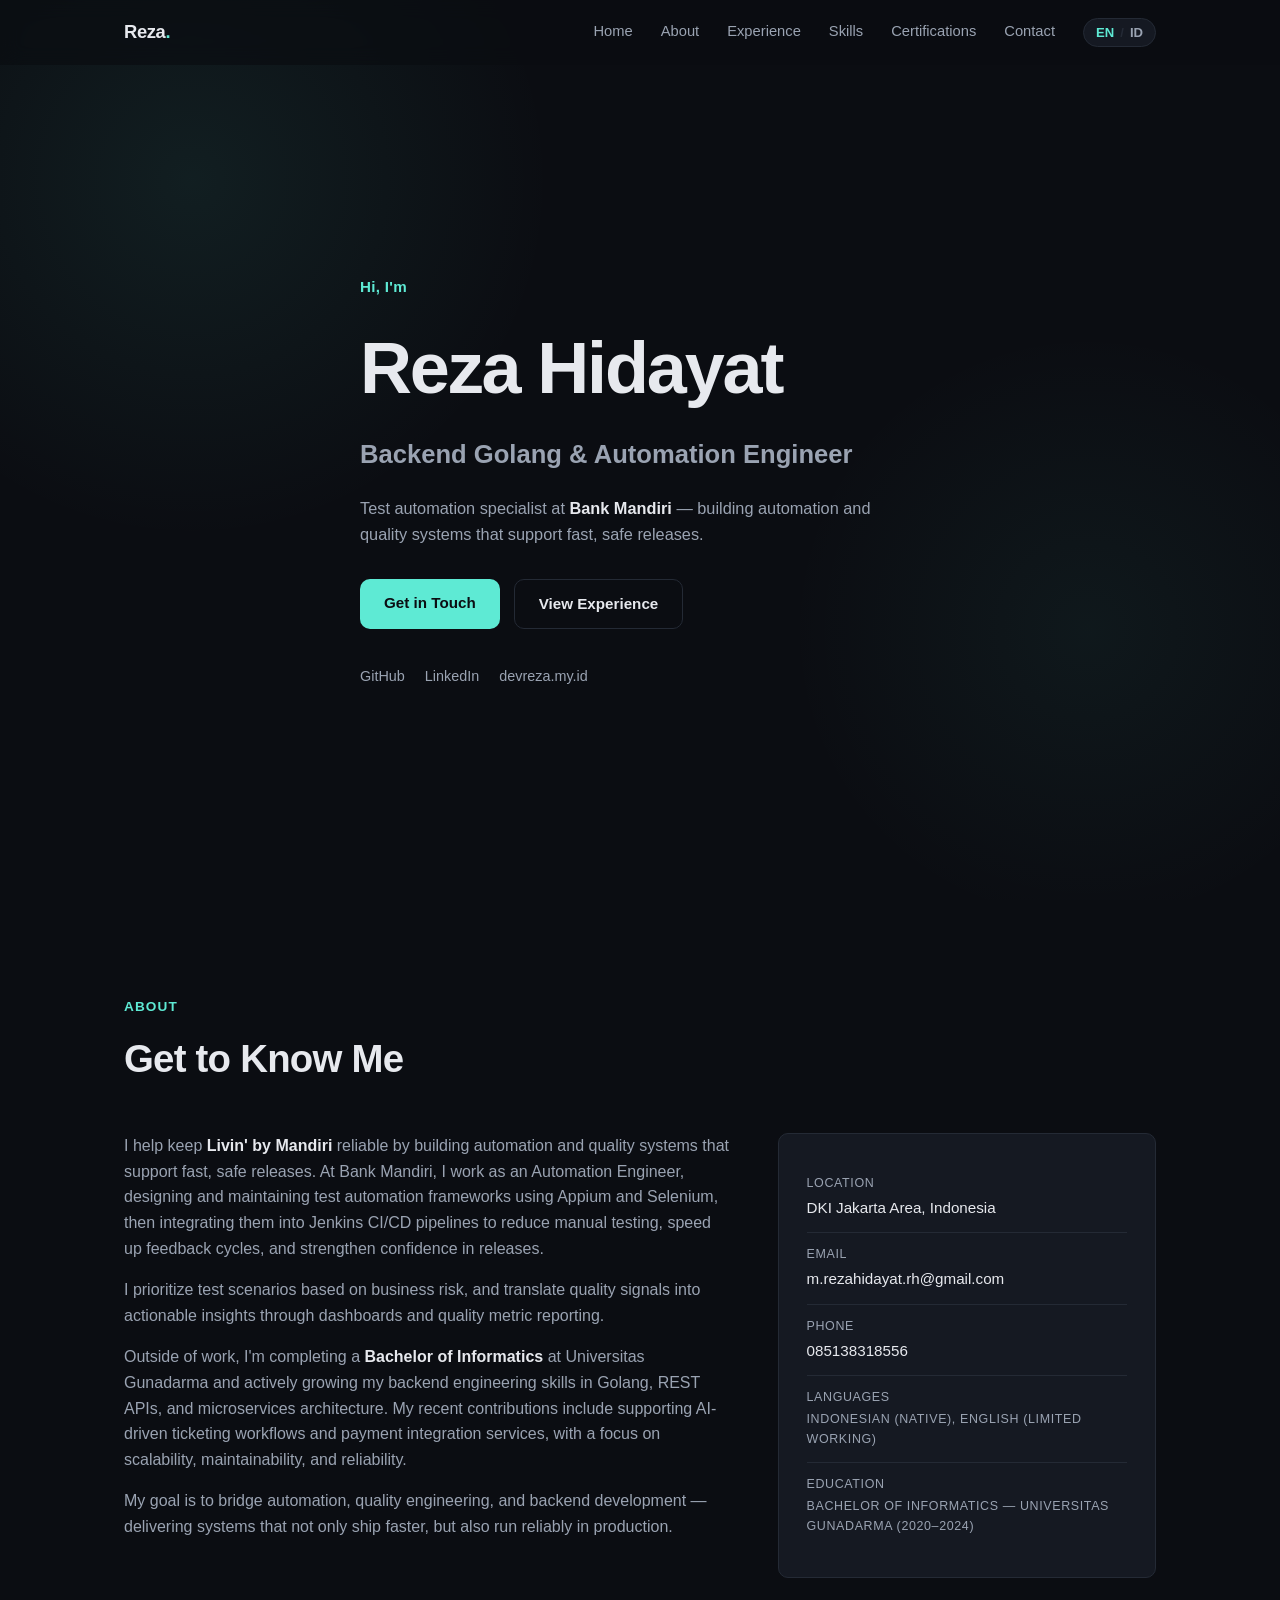
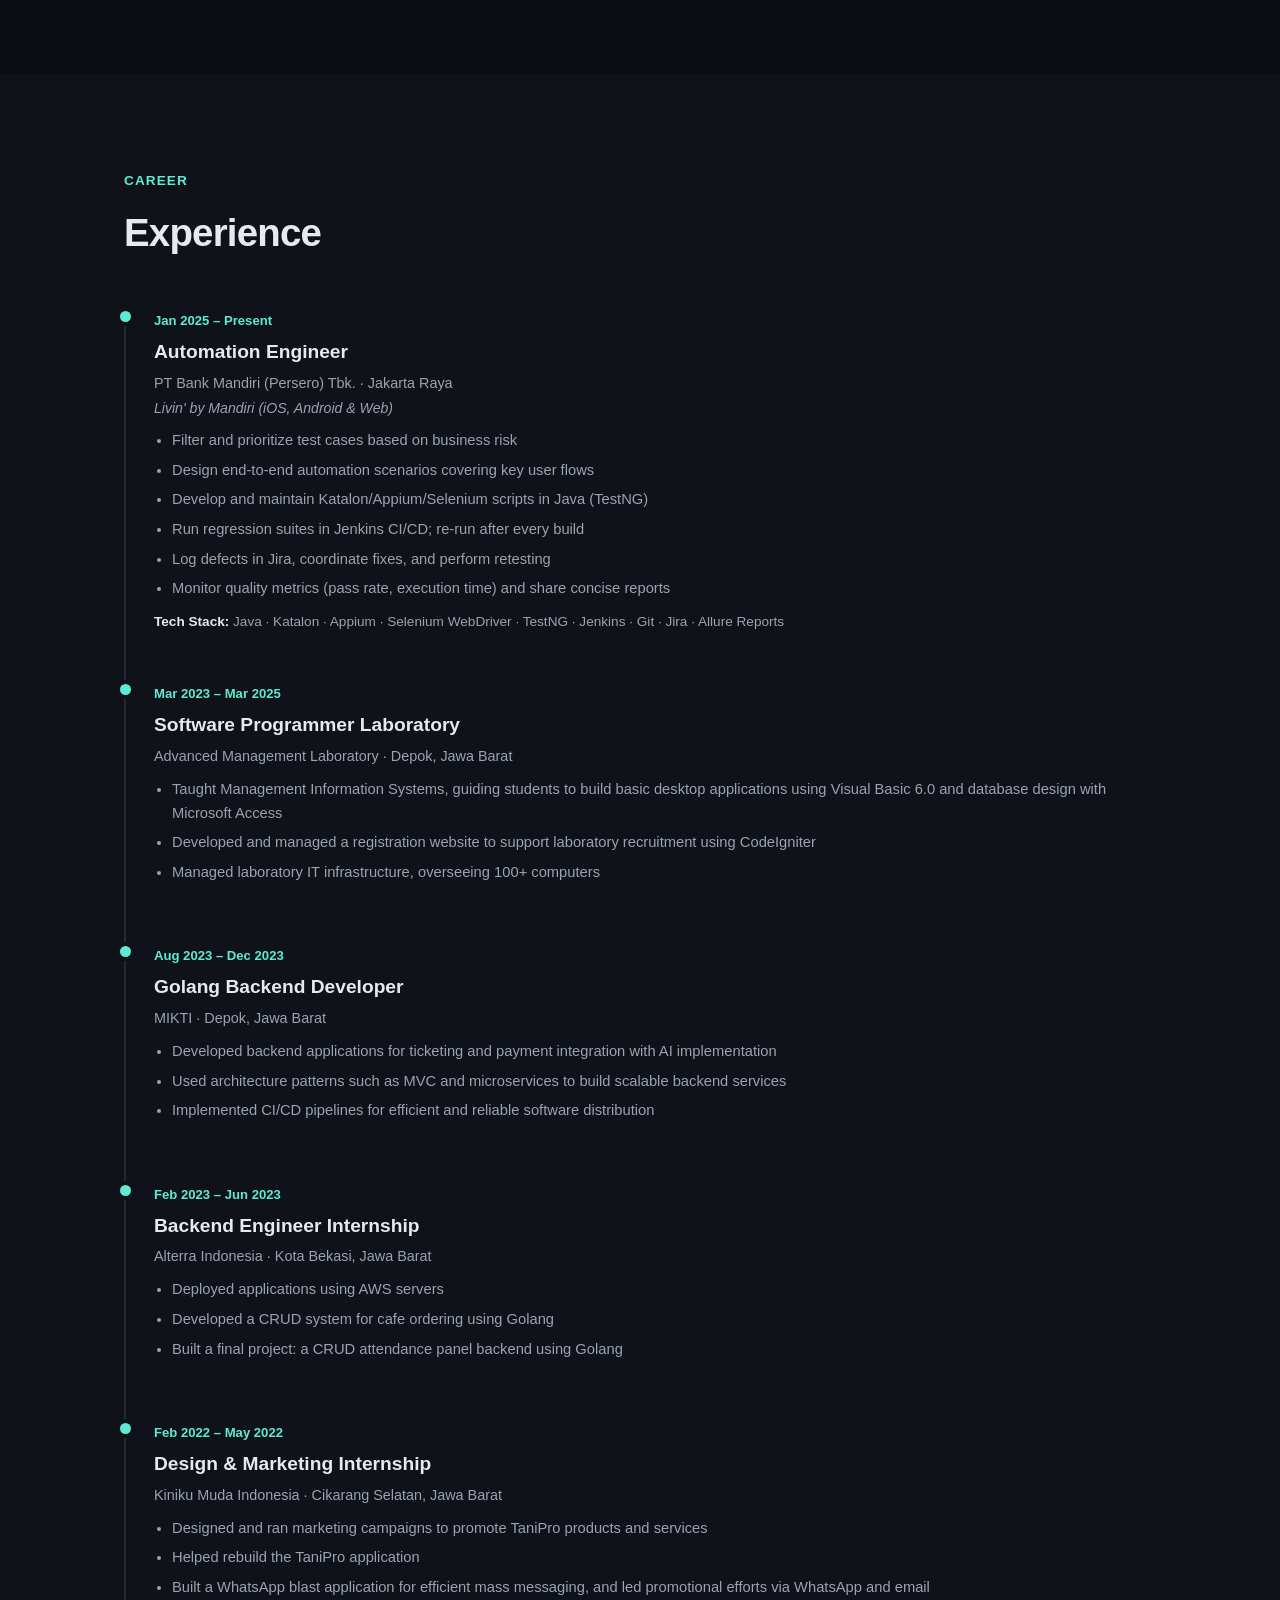
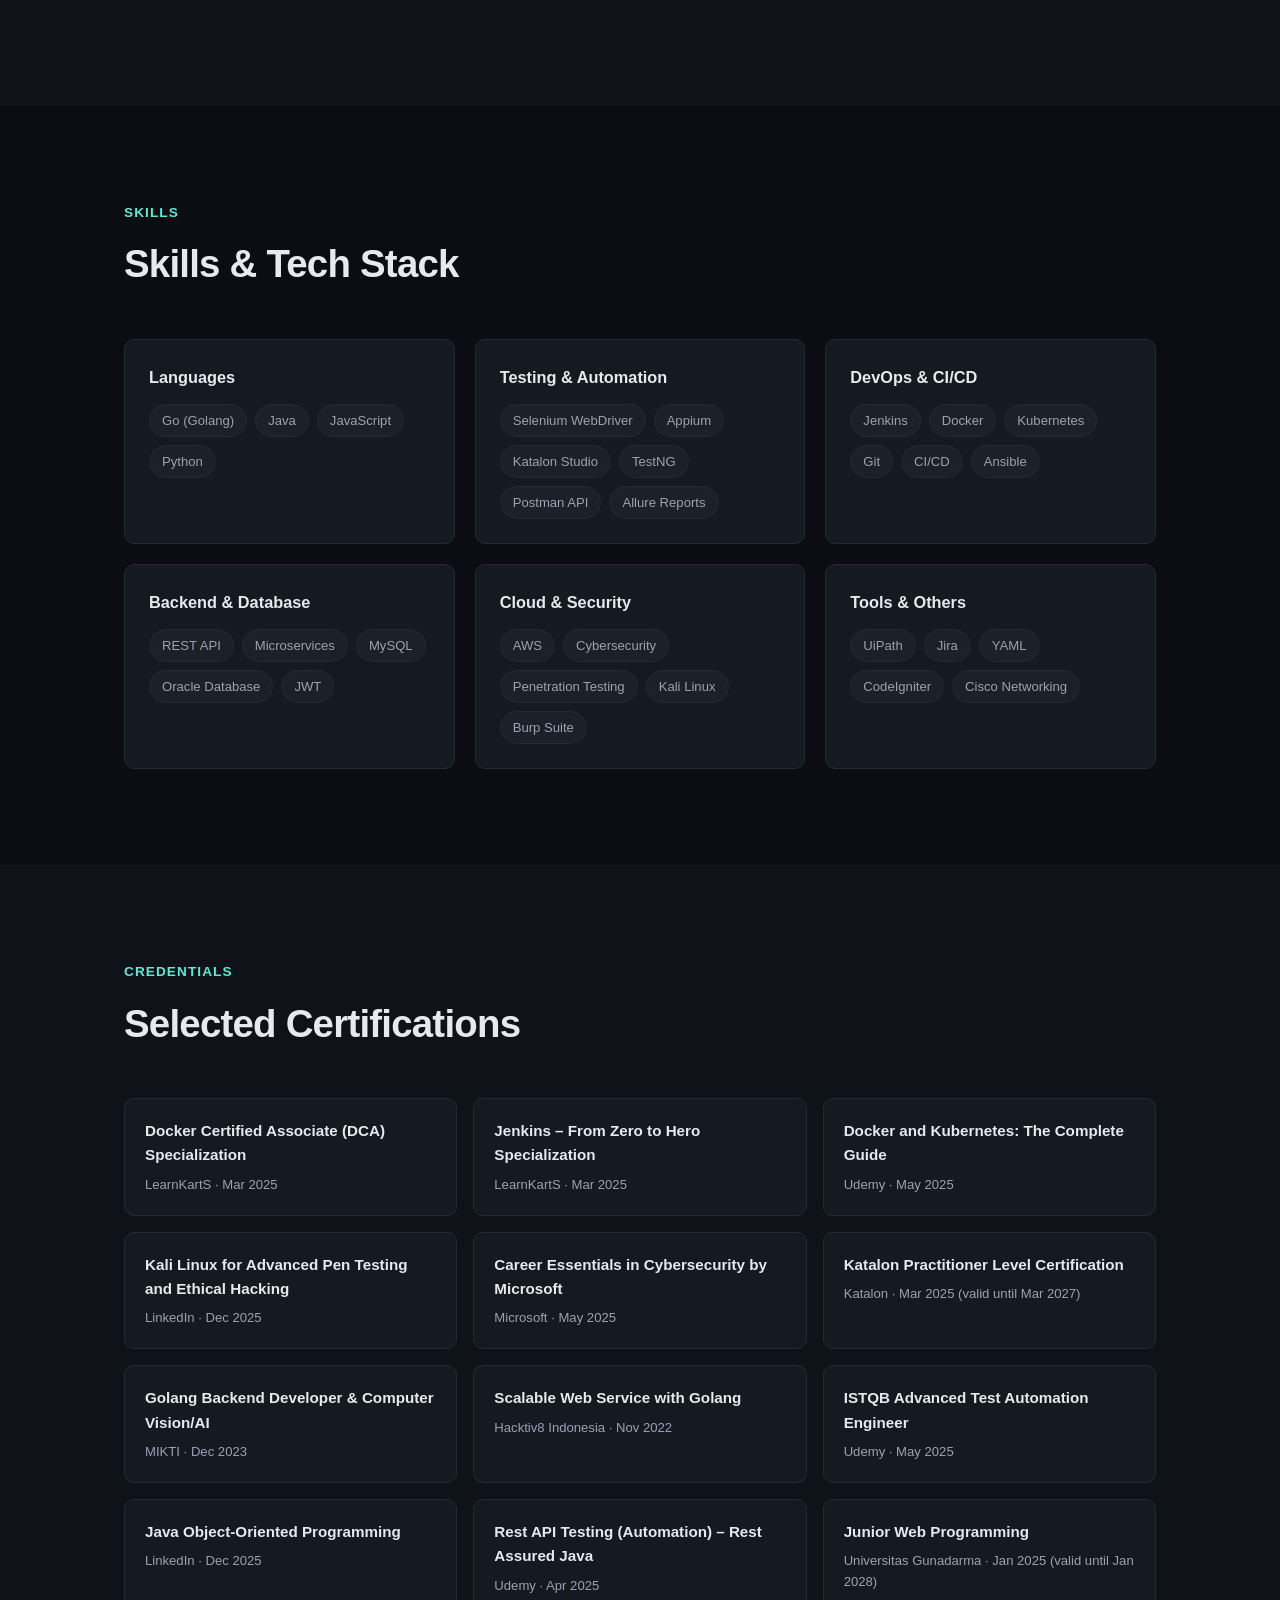
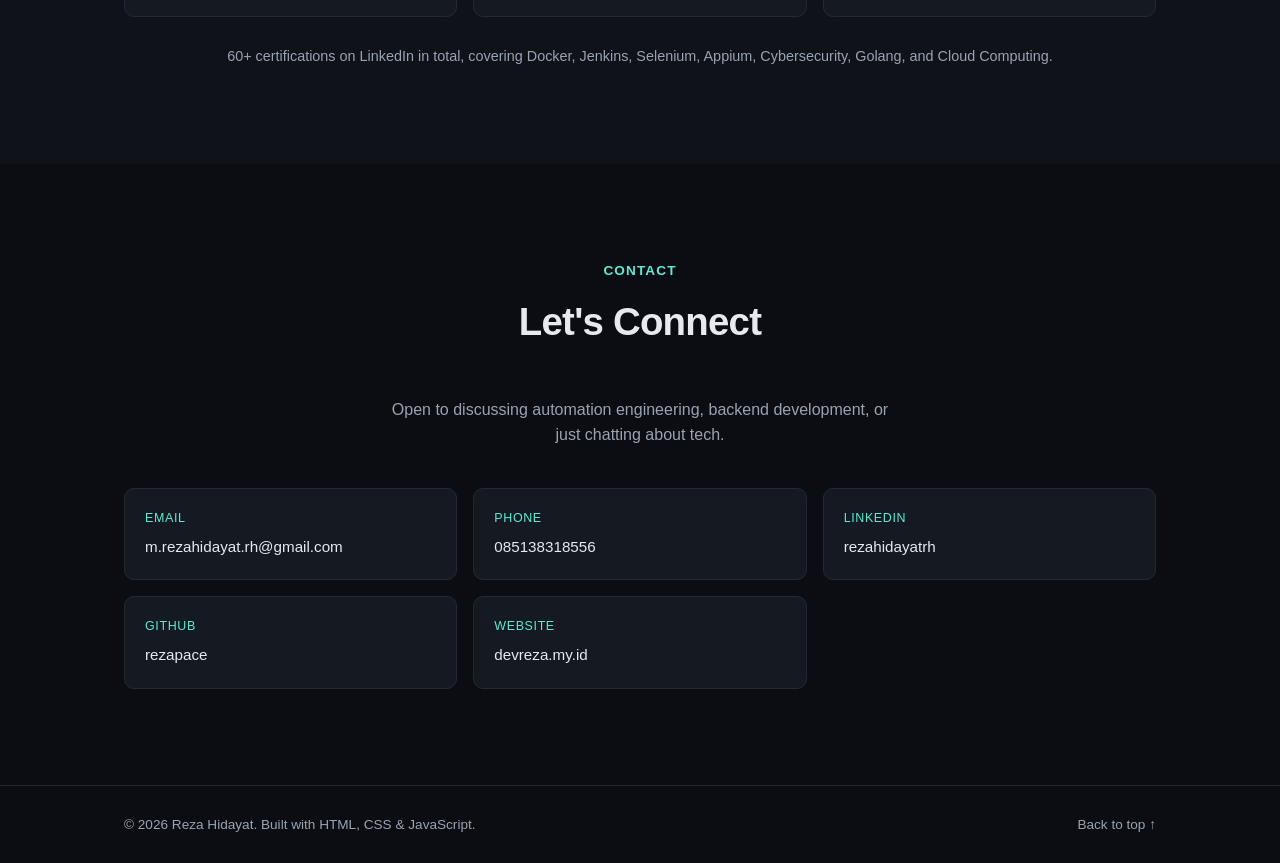
==== commit 41d67613: "feat: add EN/ID language switch toggle Add EN/ID language toggle button in navbar. Default language " ====
--- a/index.html
+++ b/index.html
@@ -1,10 +1,10 @@
 <!DOCTYPE html>
-<html lang="id">
+<html lang="en">
 <head>
 <meta charset="UTF-8">
 <meta name="viewport" content="width=device-width, initial-scale=1.0">
-<title>Reza Hidayat — Backend Golang & Automation Engineer</title>
-<meta name="description" content="Reza Hidayat, Backend Golang & Automation Engineer di Bank Mandiri. Spesialis test automation, CI/CD, dan backend development.">
+<title data-i18n="meta.title">Reza Hidayat — Backend Golang & Automation Engineer</title>
+<meta name="description" data-i18n-attr="content" data-i18n="meta.description" content="Reza Hidayat, Backend Golang & Automation Engineer at Bank Mandiri. Specializing in test automation, CI/CD, and backend development.">
 <link rel="icon" href="data:,">
 <link rel="stylesheet" href="assets/css/style.css">
 </head>
@@ -17,25 +17,32 @@
       <span></span><span></span><span></span>
     </button>
     <ul class="nav-links" id="navLinks">
-      <li><a href="#home">Home</a></li>
-      <li><a href="#about">About</a></li>
-      <li><a href="#experience">Experience</a></li>
-      <li><a href="#skills">Skills</a></li>
-      <li><a href="#certifications">Certifications</a></li>
-      <li><a href="#contact">Contact</a></li>
+      <li><a href="#home" data-i18n="nav.home">Home</a></li>
+      <li><a href="#about" data-i18n="nav.about">About</a></li>
+      <li><a href="#experience" data-i18n="nav.experience">Experience</a></li>
+      <li><a href="#skills" data-i18n="nav.skills">Skills</a></li>
+      <li><a href="#certifications" data-i18n="nav.certifications">Certifications</a></li>
+      <li><a href="#contact" data-i18n="nav.contact">Contact</a></li>
+      <li class="lang-switch">
+        <button id="langToggle" class="lang-btn" aria-label="Switch language">
+          <span class="lang-option active" data-lang="en">EN</span>
+          <span class="lang-sep">/</span>
+          <span class="lang-option" data-lang="id">ID</span>
+        </button>
+      </li>
     </ul>
   </div>
 </nav>
 
 <header id="home" class="hero">
   <div class="container hero-inner">
-    <p class="hero-greeting">Halo, saya</p>
+    <p class="hero-greeting" data-i18n="hero.greeting">Hi, I'm</p>
     <h1 class="hero-name">Reza Hidayat</h1>
-    <h2 class="hero-role">Backend Golang &amp; Automation Engineer</h2>
-    <p class="hero-sub">Spesialis test automation di <strong>Bank Mandiri</strong> — membangun sistem otomasi dan kualitas yang mendukung rilis cepat dan aman.</p>
+    <h2 class="hero-role" data-i18n="hero.role">Backend Golang &amp; Automation Engineer</h2>
+    <p class="hero-sub" data-i18n="hero.sub">Test automation specialist at <strong>Bank Mandiri</strong> — building automation and quality systems that support fast, safe releases.</p>
     <div class="hero-cta">
-      <a href="#contact" class="btn btn-primary">Hubungi Saya</a>
-      <a href="#experience" class="btn btn-ghost">Lihat Pengalaman</a>
+      <a href="#contact" class="btn btn-primary" data-i18n="hero.ctaContact">Get in Touch</a>
+      <a href="#experience" class="btn btn-ghost" data-i18n="hero.ctaExperience">View Experience</a>
     </div>
     <div class="hero-socials">
       <a href="https://github.com/rezapace" target="_blank" rel="noopener noreferrer" aria-label="GitHub">GitHub</a>
@@ -50,22 +57,22 @@
 
   <section id="about" class="section">
     <div class="container">
-      <p class="section-tag">Tentang</p>
-      <h2 class="section-title">Mengenal Saya</h2>
+      <p class="section-tag" data-i18n="about.tag">About</p>
+      <h2 class="section-title" data-i18n="about.title">Get to Know Me</h2>
       <div class="about-grid">
         <div class="about-text">
-          <p>Saya membantu menjaga keandalan <strong>Livin' by Mandiri</strong> dengan membangun sistem otomasi dan kualitas yang mendukung rilis yang cepat dan aman. Di Bank Mandiri, saya bekerja sebagai Automation Engineer, merancang dan memelihara framework test automation menggunakan Appium dan Selenium, lalu mengintegrasikannya ke pipeline Jenkins CI/CD untuk mengurangi pengujian manual, mempercepat siklus umpan balik, dan memperkuat kepercayaan terhadap rilis.</p>
-          <p>Saya memprioritaskan skenario pengujian berdasarkan risiko bisnis, dan menerjemahkan sinyal kualitas menjadi wawasan yang dapat ditindaklanjuti melalui dashboard dan pelaporan metrik kualitas.</p>
-          <p>Selain bekerja, saya sedang menyelesaikan <strong>Bachelor of Informatics</strong> di Universitas Gunadarma dan aktif mengembangkan kemampuan backend engineering di Golang, REST API, dan arsitektur microservices. Kontribusi terbaru saya mencakup dukungan untuk alur kerja ticketing berbasis AI dan layanan integrasi pembayaran, dengan fokus pada skalabilitas, kemudahan pemeliharaan, dan keandalan.</p>
-          <p>Tujuan saya adalah menjembatani otomasi, quality engineering, dan pengembangan backend — menghadirkan sistem yang tidak hanya dirilis lebih cepat, tetapi juga berjalan andal di production.</p>
+          <p data-i18n="about.p1">I help keep <strong>Livin' by Mandiri</strong> reliable by building automation and quality systems that support fast, safe releases. At Bank Mandiri, I work as an Automation Engineer, designing and maintaining test automation frameworks using Appium and Selenium, then integrating them into Jenkins CI/CD pipelines to reduce manual testing, speed up feedback cycles, and strengthen confidence in releases.</p>
+          <p data-i18n="about.p2">I prioritize test scenarios based on business risk, and translate quality signals into actionable insights through dashboards and quality metric reporting.</p>
+          <p data-i18n="about.p3">Outside of work, I'm completing a <strong>Bachelor of Informatics</strong> at Universitas Gunadarma and actively growing my backend engineering skills in Golang, REST APIs, and microservices architecture. My recent contributions include supporting AI-driven ticketing workflows and payment integration services, with a focus on scalability, maintainability, and reliability.</p>
+          <p data-i18n="about.p4">My goal is to bridge automation, quality engineering, and backend development — delivering systems that not only ship faster, but also run reliably in production.</p>
         </div>
         <div class="about-info">
           <ul class="info-list">
-            <li><span>Lokasi</span>Area DKI Jakarta, Indonesia</li>
-            <li><span>Email</span><a href="mailto:m.rezahidayat.rh@gmail.com">m.rezahidayat.rh@gmail.com</a></li>
-            <li><span>Telepon</span>085138318556</li>
-            <li><span>Bahasa</span>Indonesia (Native), Inggris (Limited Working)</li>
-            <li><span>Pendidikan</span>Bachelor of Informatics — Universitas Gunadarma (2020–2024)</li>
+            <li><span data-i18n="about.location">Location</span>DKI Jakarta Area, Indonesia</li>
+            <li><span data-i18n="about.email">Email</span><a href="mailto:m.rezahidayat.rh@gmail.com">m.rezahidayat.rh@gmail.com</a></li>
+            <li><span data-i18n="about.phone">Phone</span>085138318556</li>
+            <li><span data-i18n="about.languages">Languages</span><span data-i18n="about.languagesValue">Indonesian (Native), English (Limited Working)</span></li>
+            <li><span data-i18n="about.education">Education</span><span data-i18n="about.educationValue">Bachelor of Informatics — Universitas Gunadarma (2020–2024)</span></li>
           </ul>
         </div>
       </div>
@@ -74,26 +81,26 @@
 
   <section id="experience" class="section section-alt">
     <div class="container">
-      <p class="section-tag">Karier</p>
-      <h2 class="section-title">Pengalaman</h2>
+      <p class="section-tag" data-i18n="experience.tag">Career</p>
+      <h2 class="section-title" data-i18n="experience.title">Experience</h2>
       <div class="timeline">
 
         <div class="timeline-item">
           <div class="timeline-dot"></div>
           <div class="timeline-content">
-            <span class="timeline-date">Jan 2025 – Sekarang</span>
-            <h3>Automation Engineer</h3>
+            <span class="timeline-date" data-i18n="experience.job1.date">Jan 2025 – Present</span>
+            <h3 data-i18n="experience.job1.title">Automation Engineer</h3>
             <p class="timeline-company">PT Bank Mandiri (Persero) Tbk. · Jakarta Raya</p>
             <p class="timeline-sub">Livin' by Mandiri (iOS, Android &amp; Web)</p>
             <ul>
-              <li>Memfilter dan memprioritaskan test case berdasarkan risiko bisnis</li>
-              <li>Merancang skenario otomasi end-to-end yang mencakup alur pengguna utama</li>
-              <li>Mengembangkan dan memelihara skrip Katalon/Appium/Selenium dalam Java (TestNG)</li>
-              <li>Menjalankan regression suite di Jenkins CI/CD; menjalankan ulang setelah setiap build</li>
-              <li>Mencatat defect di Jira, mengoordinasikan perbaikan, dan melakukan retest</li>
-              <li>Memantau metrik kualitas (pass rate, waktu eksekusi) dan membagikan laporan ringkas</li>
-            </ul>
-            <p class="timeline-stack"><strong>Tech Stack:</strong> Java · Katalon · Appium · Selenium WebDriver · TestNG · Jenkins · Git · Jira · Allure Reports</p>
+              <li data-i18n="experience.job1.b1">Filter and prioritize test cases based on business risk</li>
+              <li data-i18n="experience.job1.b2">Design end-to-end automation scenarios covering key user flows</li>
+              <li data-i18n="experience.job1.b3">Develop and maintain Katalon/Appium/Selenium scripts in Java (TestNG)</li>
+              <li data-i18n="experience.job1.b4">Run regression suites in Jenkins CI/CD; re-run after every build</li>
+              <li data-i18n="experience.job1.b5">Log defects in Jira, coordinate fixes, and perform retesting</li>
+              <li data-i18n="experience.job1.b6">Monitor quality metrics (pass rate, execution time) and share concise reports</li>
+            </ul>
+            <p class="timeline-stack"><strong data-i18n="experience.techStack">Tech Stack:</strong> Java · Katalon · Appium · Selenium WebDriver · TestNG · Jenkins · Git · Jira · Allure Reports</p>
           </div>
         </div>
 
@@ -101,26 +108,26 @@
           <div class="timeline-dot"></div>
           <div class="timeline-content">
             <span class="timeline-date">Mar 2023 – Mar 2025</span>
-            <h3>Software Programmer Laboratory</h3>
+            <h3 data-i18n="experience.job2.title">Software Programmer Laboratory</h3>
             <p class="timeline-company">Advanced Management Laboratory · Depok, Jawa Barat</p>
             <ul>
-              <li>Mengajar Management Information Systems, membimbing mahasiswa membangun aplikasi desktop dasar menggunakan Visual Basic 6.0 dan desain database dengan Microsoft Access</li>
-              <li>Mengembangkan dan mengelola website pendaftaran untuk mendukung proses rekrutmen laboratorium menggunakan CodeIgniter</li>
-              <li>Mengelola infrastruktur IT laboratorium, mengawasi lebih dari 100 komputer</li>
-            </ul>
-          </div>
-        </div>
-
-        <div class="timeline-item">
-          <div class="timeline-dot"></div>
-          <div class="timeline-content">
-            <span class="timeline-date">Agu 2023 – Des 2023</span>
-            <h3>Golang Backend Developer</h3>
+              <li data-i18n="experience.job2.b1">Taught Management Information Systems, guiding students to build basic desktop applications using Visual Basic 6.0 and database design with Microsoft Access</li>
+              <li data-i18n="experience.job2.b2">Developed and managed a registration website to support laboratory recruitment using CodeIgniter</li>
+              <li data-i18n="experience.job2.b3">Managed laboratory IT infrastructure, overseeing 100+ computers</li>
+            </ul>
+          </div>
+        </div>
+
+        <div class="timeline-item">
+          <div class="timeline-dot"></div>
+          <div class="timeline-content">
+            <span class="timeline-date" data-i18n="experience.job3.date">Aug 2023 – Dec 2023</span>
+            <h3 data-i18n="experience.job3.title">Golang Backend Developer</h3>
             <p class="timeline-company">MIKTI · Depok, Jawa Barat</p>
             <ul>
-              <li>Mengembangkan aplikasi backend untuk ticketing dan integrasi pembayaran dengan implementasi AI</li>
-              <li>Menggunakan pola arsitektur seperti MVC dan microservices untuk layanan backend yang skalabel</li>
-              <li>Mengimplementasikan pipeline CI/CD untuk distribusi perangkat lunak yang efisien dan andal</li>
+              <li data-i18n="experience.job3.b1">Developed backend applications for ticketing and payment integration with AI implementation</li>
+              <li data-i18n="experience.job3.b2">Used architecture patterns such as MVC and microservices to build scalable backend services</li>
+              <li data-i18n="experience.job3.b3">Implemented CI/CD pipelines for efficient and reliable software distribution</li>
             </ul>
           </div>
         </div>
@@ -129,26 +136,26 @@
           <div class="timeline-dot"></div>
           <div class="timeline-content">
             <span class="timeline-date">Feb 2023 – Jun 2023</span>
-            <h3>Backend Engineer Internship</h3>
+            <h3 data-i18n="experience.job4.title">Backend Engineer Internship</h3>
             <p class="timeline-company">Alterra Indonesia · Kota Bekasi, Jawa Barat</p>
             <ul>
-              <li>Men-deploy aplikasi menggunakan server AWS</li>
-              <li>Mengembangkan sistem CRUD untuk pemesanan kafe menggunakan Golang</li>
-              <li>Membuat proyek akhir berupa backend panel absensi CRUD menggunakan Golang</li>
-            </ul>
-          </div>
-        </div>
-
-        <div class="timeline-item">
-          <div class="timeline-dot"></div>
-          <div class="timeline-content">
-            <span class="timeline-date">Feb 2022 – Mei 2022</span>
-            <h3>Design &amp; Marketing Internship</h3>
+              <li data-i18n="experience.job4.b1">Deployed applications using AWS servers</li>
+              <li data-i18n="experience.job4.b2">Developed a CRUD system for cafe ordering using Golang</li>
+              <li data-i18n="experience.job4.b3">Built a final project: a CRUD attendance panel backend using Golang</li>
+            </ul>
+          </div>
+        </div>
+
+        <div class="timeline-item">
+          <div class="timeline-dot"></div>
+          <div class="timeline-content">
+            <span class="timeline-date" data-i18n="experience.job5.date">Feb 2022 – May 2022</span>
+            <h3 data-i18n="experience.job5.title">Design &amp; Marketing Internship</h3>
             <p class="timeline-company">Kiniku Muda Indonesia · Cikarang Selatan, Jawa Barat</p>
             <ul>
-              <li>Merancang dan menjalankan kampanye pemasaran untuk produk dan layanan TaniPro</li>
-              <li>Membantu membangun ulang aplikasi TaniPro</li>
-              <li>Membuat aplikasi WhatsApp blast untuk pengiriman pesan massal, serta memimpin promosi via WhatsApp dan email</li>
+              <li data-i18n="experience.job5.b1">Designed and ran marketing campaigns to promote TaniPro products and services</li>
+              <li data-i18n="experience.job5.b2">Helped rebuild the TaniPro application</li>
+              <li data-i18n="experience.job5.b3">Built a WhatsApp blast application for efficient mass messaging, and led promotional efforts via WhatsApp and email</li>
             </ul>
           </div>
         </div>
@@ -159,47 +166,47 @@
 
   <section id="skills" class="section">
     <div class="container">
-      <p class="section-tag">Kemampuan</p>
-      <h2 class="section-title">Skills &amp; Tech Stack</h2>
+      <p class="section-tag" data-i18n="skills.tag">Skills</p>
+      <h2 class="section-title" data-i18n="skills.title">Skills &amp; Tech Stack</h2>
       <div class="skills-grid">
 
         <div class="skill-card">
-          <h3>Languages</h3>
+          <h3 data-i18n="skills.languages">Languages</h3>
           <div class="tags">
             <span>Go (Golang)</span><span>Java</span><span>JavaScript</span><span>Python</span>
           </div>
         </div>
 
         <div class="skill-card">
-          <h3>Testing &amp; Automation</h3>
+          <h3 data-i18n="skills.testing">Testing &amp; Automation</h3>
           <div class="tags">
             <span>Selenium WebDriver</span><span>Appium</span><span>Katalon Studio</span><span>TestNG</span><span>Postman API</span><span>Allure Reports</span>
           </div>
         </div>
 
         <div class="skill-card">
-          <h3>DevOps &amp; CI/CD</h3>
+          <h3 data-i18n="skills.devops">DevOps &amp; CI/CD</h3>
           <div class="tags">
             <span>Jenkins</span><span>Docker</span><span>Kubernetes</span><span>Git</span><span>CI/CD</span><span>Ansible</span>
           </div>
         </div>
 
         <div class="skill-card">
-          <h3>Backend &amp; Database</h3>
+          <h3 data-i18n="skills.backend">Backend &amp; Database</h3>
           <div class="tags">
             <span>REST API</span><span>Microservices</span><span>MySQL</span><span>Oracle Database</span><span>JWT</span>
           </div>
         </div>
 
         <div class="skill-card">
-          <h3>Cloud &amp; Security</h3>
+          <h3 data-i18n="skills.cloud">Cloud &amp; Security</h3>
           <div class="tags">
             <span>AWS</span><span>Cybersecurity</span><span>Penetration Testing</span><span>Kali Linux</span><span>Burp Suite</span>
           </div>
         </div>
 
         <div class="skill-card">
-          <h3>Tools &amp; Lainnya</h3>
+          <h3 data-i18n="skills.tools">Tools &amp; Others</h3>
           <div class="tags">
             <span>UiPath</span><span>Jira</span><span>YAML</span><span>CodeIgniter</span><span>Cisco Networking</span>
           </div>
@@ -211,38 +218,38 @@
 
   <section id="certifications" class="section section-alt">
     <div class="container">
-      <p class="section-tag">Kredensial</p>
-      <h2 class="section-title">Sertifikasi Terpilih</h2>
+      <p class="section-tag" data-i18n="certifications.tag">Credentials</p>
+      <h2 class="section-title" data-i18n="certifications.title">Selected Certifications</h2>
       <div class="cert-grid">
         <div class="cert-card"><h4>Docker Certified Associate (DCA) Specialization</h4><p>LearnKartS · Mar 2025</p></div>
         <div class="cert-card"><h4>Jenkins – From Zero to Hero Specialization</h4><p>LearnKartS · Mar 2025</p></div>
-        <div class="cert-card"><h4>Docker and Kubernetes: The Complete Guide</h4><p>Udemy · Mei 2025</p></div>
-        <div class="cert-card"><h4>Kali Linux for Advanced Pen Testing and Ethical Hacking</h4><p>LinkedIn · Des 2025</p></div>
-        <div class="cert-card"><h4>Career Essentials in Cybersecurity by Microsoft</h4><p>Microsoft · Mei 2025</p></div>
-        <div class="cert-card"><h4>Katalon Practitioner Level Certification</h4><p>Katalon · Mar 2025 (berlaku hingga Mar 2027)</p></div>
-        <div class="cert-card"><h4>Golang Backend Developer &amp; Computer Vision/AI</h4><p>MIKTI · Des 2023</p></div>
+        <div class="cert-card"><h4>Docker and Kubernetes: The Complete Guide</h4><p>Udemy · May 2025</p></div>
+        <div class="cert-card"><h4>Kali Linux for Advanced Pen Testing and Ethical Hacking</h4><p>LinkedIn · Dec 2025</p></div>
+        <div class="cert-card"><h4>Career Essentials in Cybersecurity by Microsoft</h4><p>Microsoft · May 2025</p></div>
+        <div class="cert-card"><h4>Katalon Practitioner Level Certification</h4><p>Katalon · Mar 2025 <span data-i18n="certifications.validUntil">(valid until Mar 2027)</span></p></div>
+        <div class="cert-card"><h4>Golang Backend Developer &amp; Computer Vision/AI</h4><p>MIKTI · Dec 2023</p></div>
         <div class="cert-card"><h4>Scalable Web Service with Golang</h4><p>Hacktiv8 Indonesia · Nov 2022</p></div>
-        <div class="cert-card"><h4>ISTQB Advanced Test Automation Engineer</h4><p>Udemy · Mei 2025</p></div>
-        <div class="cert-card"><h4>Java Object-Oriented Programming</h4><p>LinkedIn · Des 2025</p></div>
+        <div class="cert-card"><h4>ISTQB Advanced Test Automation Engineer</h4><p>Udemy · May 2025</p></div>
+        <div class="cert-card"><h4>Java Object-Oriented Programming</h4><p>LinkedIn · Dec 2025</p></div>
         <div class="cert-card"><h4>Rest API Testing (Automation) – Rest Assured Java</h4><p>Udemy · Apr 2025</p></div>
-        <div class="cert-card"><h4>Junior Web Programming</h4><p>Universitas Gunadarma · Jan 2025 (berlaku hingga Jan 2028)</p></div>
-      </div>
-      <p class="cert-note">Total 60+ sertifikasi di LinkedIn, mencakup Docker, Jenkins, Selenium, Appium, Cybersecurity, Golang, dan Cloud Computing.</p>
+        <div class="cert-card"><h4>Junior Web Programming</h4><p>Universitas Gunadarma · Jan 2025 <span data-i18n="certifications.validUntil2">(valid until Jan 2028)</span></p></div>
+      </div>
+      <p class="cert-note" data-i18n="certifications.note">60+ certifications on LinkedIn in total, covering Docker, Jenkins, Selenium, Appium, Cybersecurity, Golang, and Cloud Computing.</p>
     </div>
   </section>
 
   <section id="contact" class="section">
     <div class="container contact-inner">
-      <p class="section-tag">Kontak</p>
-      <h2 class="section-title">Mari Terhubung</h2>
-      <p class="contact-sub">Terbuka untuk diskusi seputar automation engineering, backend development, atau sekadar ngobrol tech.</p>
+      <p class="section-tag" data-i18n="contact.tag">Contact</p>
+      <h2 class="section-title" data-i18n="contact.title">Let's Connect</h2>
+      <p class="contact-sub" data-i18n="contact.sub">Open to discussing automation engineering, backend development, or just chatting about tech.</p>
       <div class="contact-grid">
         <a class="contact-card" href="mailto:m.rezahidayat.rh@gmail.com">
-          <span class="contact-label">Email</span>
+          <span class="contact-label" data-i18n="contact.email">Email</span>
           <span class="contact-value">m.rezahidayat.rh@gmail.com</span>
         </a>
         <a class="contact-card" href="tel:+6285138318556">
-          <span class="contact-label">Telepon</span>
+          <span class="contact-label" data-i18n="contact.phone">Phone</span>
           <span class="contact-value">085138318556</span>
         </a>
         <a class="contact-card" href="https://www.linkedin.com/in/rezahidayatrh" target="_blank" rel="noopener noreferrer">
@@ -254,7 +261,7 @@
           <span class="contact-value">rezapace</span>
         </a>
         <a class="contact-card" href="https://devreza.my.id" target="_blank" rel="noopener noreferrer">
-          <span class="contact-label">Website</span>
+          <span class="contact-label" data-i18n="contact.website">Website</span>
           <span class="contact-value">devreza.my.id</span>
         </a>
       </div>
@@ -265,11 +272,12 @@
 
 <footer class="footer">
   <div class="container footer-inner">
-    <p>&copy; <span id="year"></span> Reza Hidayat. Dibangun dengan HTML, CSS &amp; JavaScript.</p>
-    <a href="#home" class="back-top">Kembali ke atas ↑</a>
+    <p>&copy; <span id="year"></span> Reza Hidayat. <span data-i18n="footer.copyright">Built with HTML, CSS &amp; JavaScript.</span></p>
+    <a href="#home" class="back-top" data-i18n="footer.backTop">Back to top ↑</a>
   </div>
 </footer>
 
+<script src="assets/js/i18n.js"></script>
 <script src="assets/js/main.js"></script>
 </body>
 </html>
--- a/assets/css/style.css
+++ b/assets/css/style.css
@@ -89,6 +89,32 @@
   background: var(--text);
   transition: transform 0.25s ease, opacity 0.25s ease;
 }
+
+/* ===== Language switch ===== */
+.lang-switch {
+  display: flex;
+  align-items: center;
+}
+.lang-btn {
+  display: flex;
+  align-items: center;
+  gap: 6px;
+  background: var(--surface);
+  border: 1px solid var(--border);
+  border-radius: 999px;
+  padding: 6px 12px;
+  cursor: pointer;
+  font-size: 0.82rem;
+  font-weight: 600;
+  transition: border-color 0.2s ease;
+}
+.lang-btn:hover { border-color: var(--accent); }
+.lang-option {
+  color: var(--text-dim);
+  transition: color 0.2s ease;
+}
+.lang-option.active { color: var(--accent); }
+.lang-sep { color: var(--border); }
 
 /* ===== Hero ===== */
 .hero {
